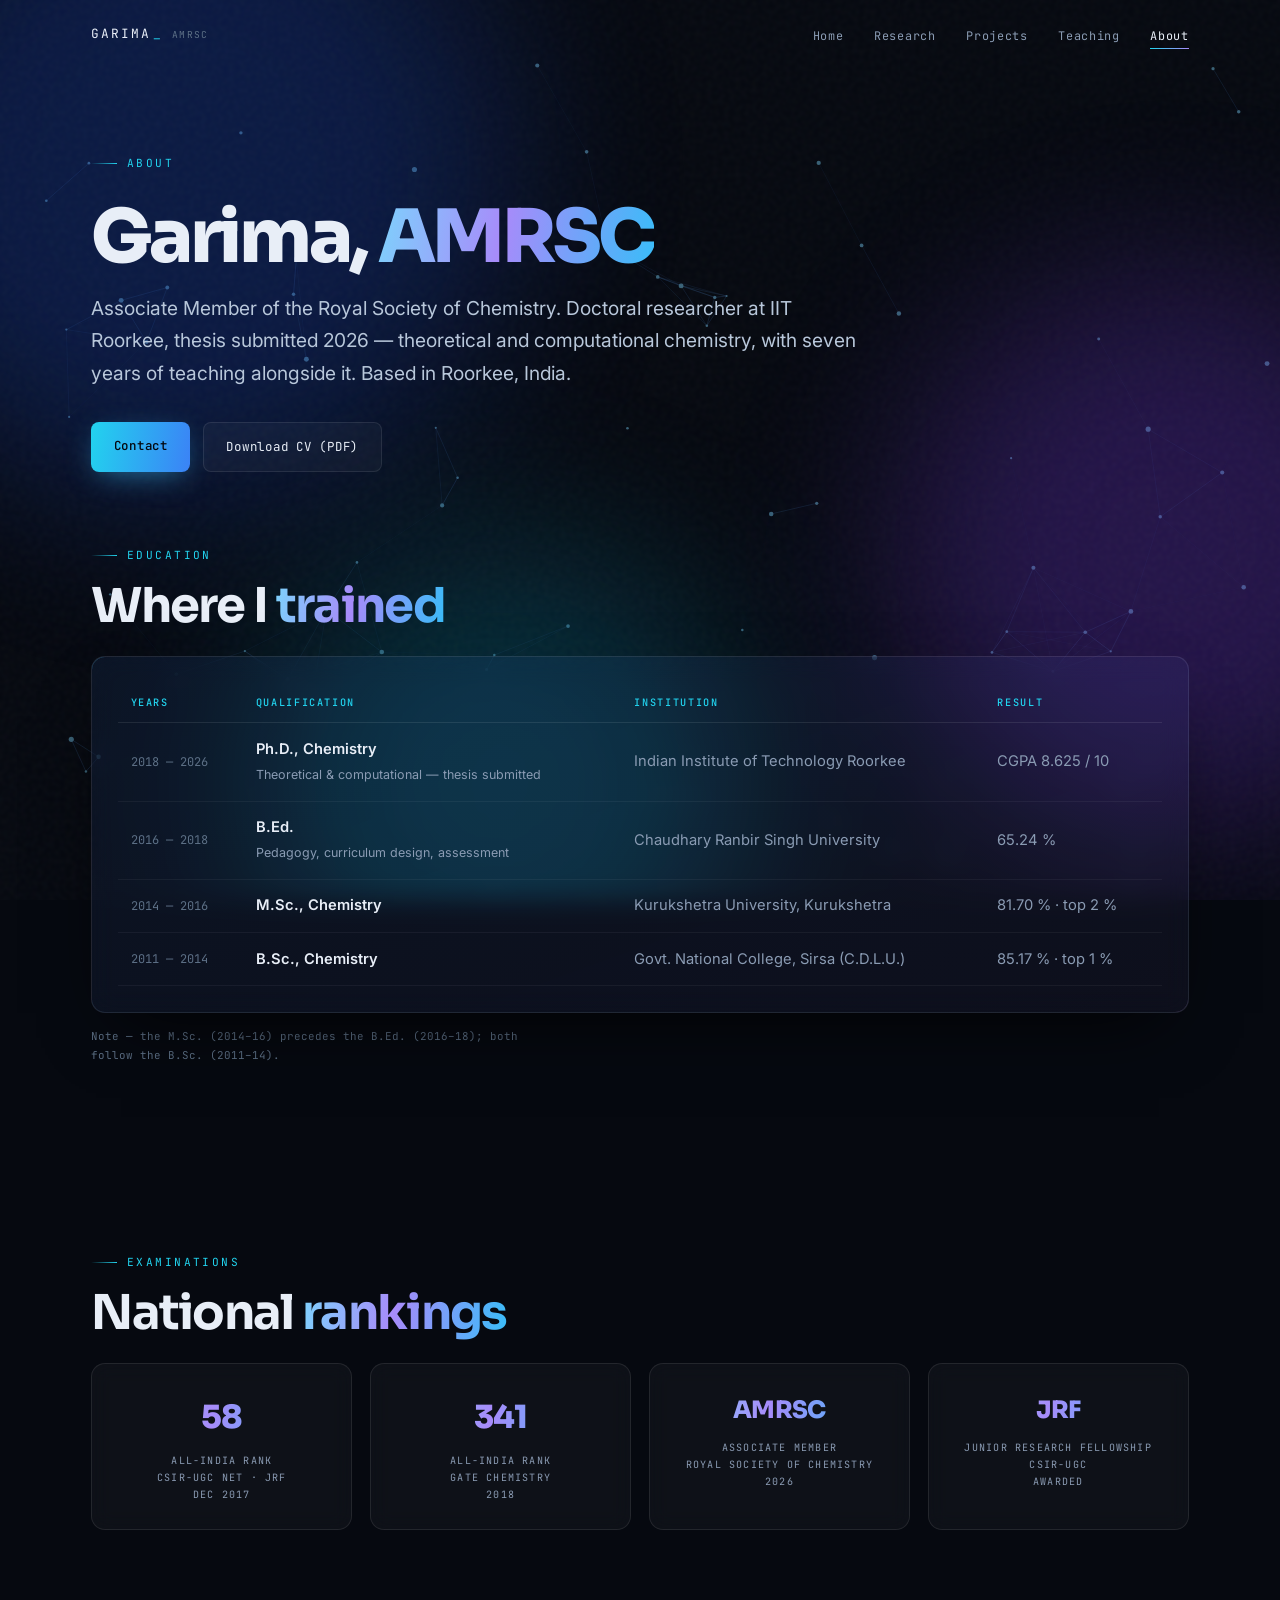
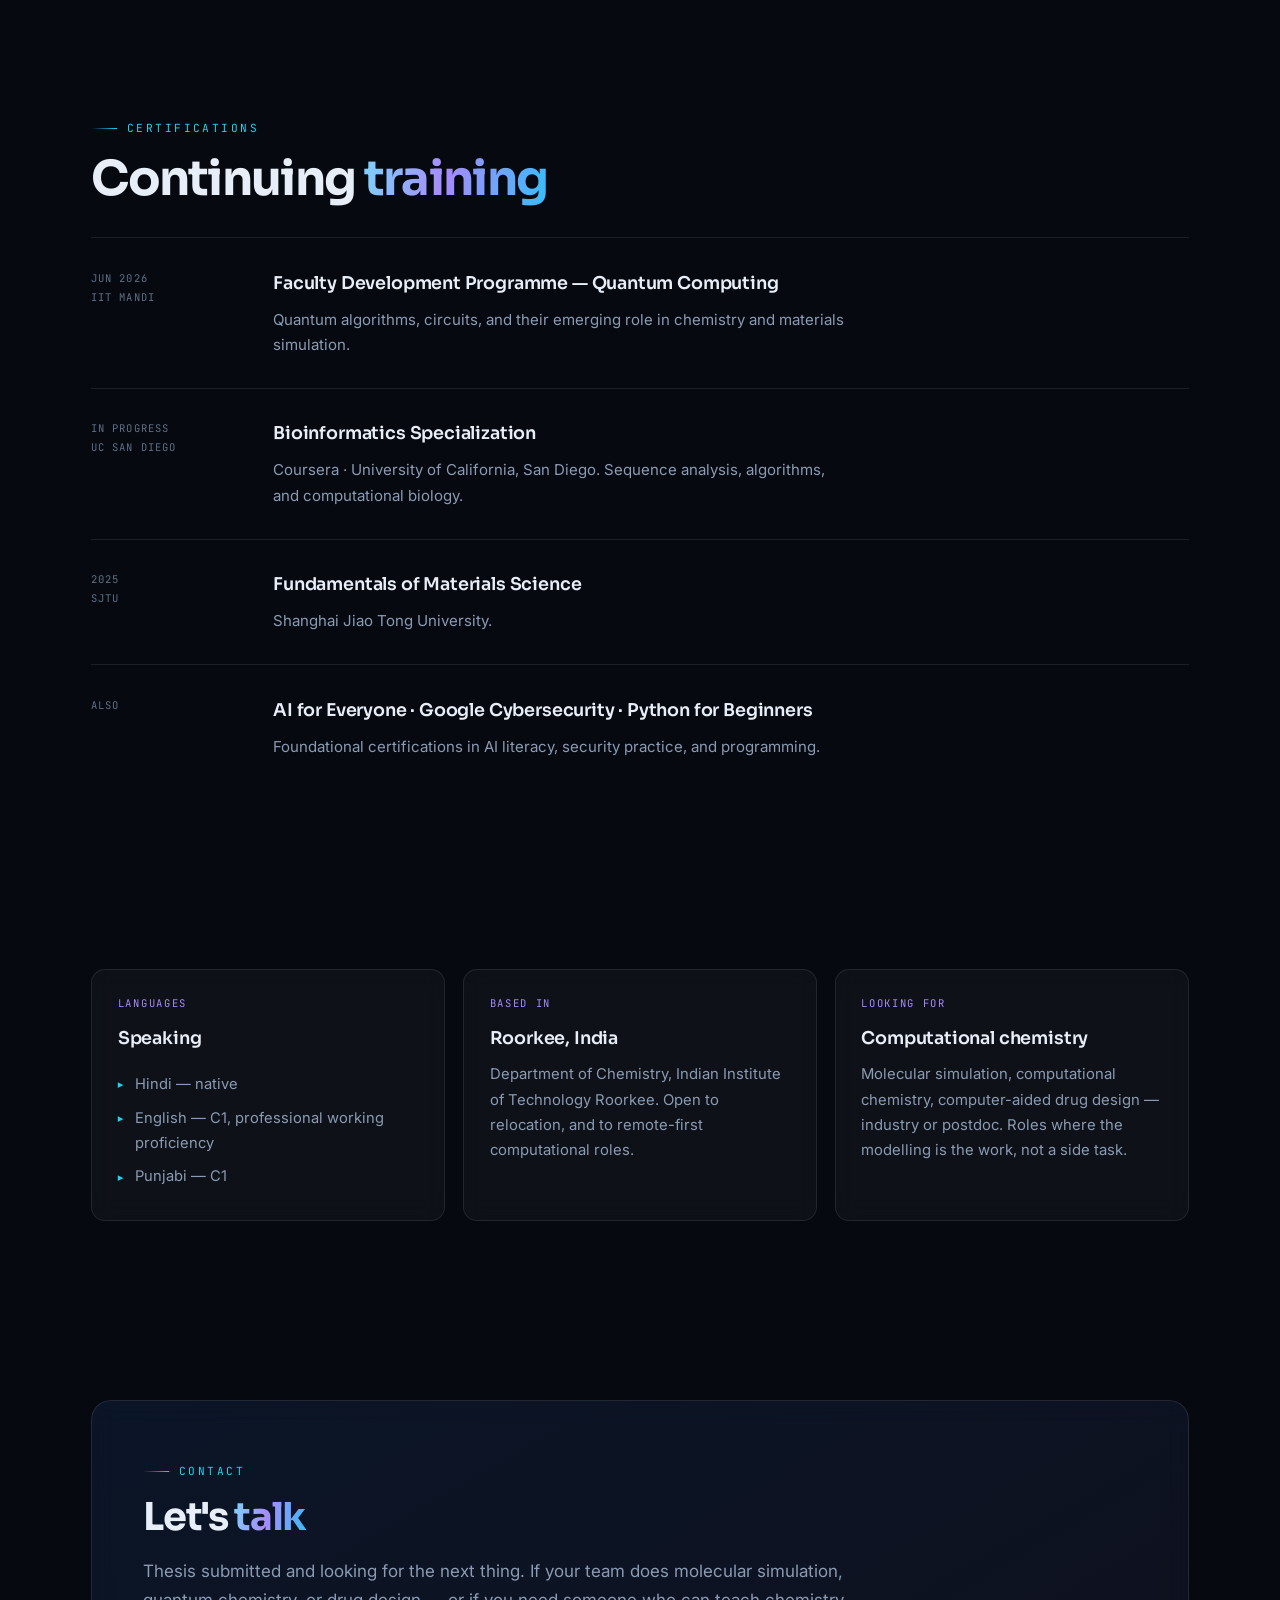
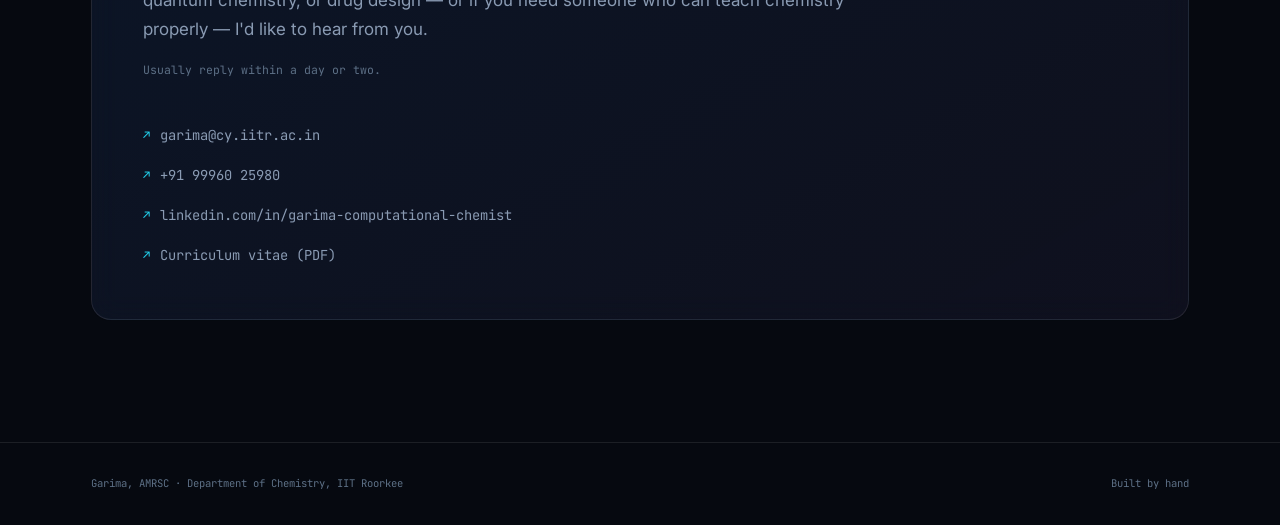
==== about.html @ faec5b10 "portfolio site" ====
<!DOCTYPE html>
<html lang="en">
<head>
<meta charset="utf-8">
<meta name="viewport" content="width=device-width, initial-scale=1">
<title>About &amp; Contact — Garima</title>
<meta name="description" content="Education, examinations, certifications and contact details for Garima, AMRSC — computational and theoretical chemist, IIT Roorkee.">
<link rel="preconnect" href="https://fonts.googleapis.com">
<link rel="preconnect" href="https://fonts.gstatic.com" crossorigin>
<link href="https://fonts.googleapis.com/css2?family=JetBrains+Mono:wght@400;500&family=Sora:wght@400;600;700;800&family=Inter:wght@400;500;600&display=swap" rel="stylesheet">
<link rel="stylesheet" href="styles.css">
</head>
<body>

<canvas id="net"></canvas>
<div class="aurora"><div class="orb a"></div><div class="orb b"></div><div class="orb c"></div></div>
<div class="grain"></div>

<nav id="nav">
  <div class="wrap">
    <a class="brand" href="index.html">Garima<em>_</em><small>AMRSC</small></a>
    <button class="burger" id="burger" aria-expanded="false" aria-controls="menu">MENU</button>
    <ul id="menu">
      <li><a href="index.html">Home</a></li>
      <li><a href="research.html">Research</a></li>
      <li><a href="projects.html">Projects</a></li>
      <li><a href="teaching.html">Teaching</a></li>
      <li><a href="about.html" aria-current="page">About</a></li>
    </ul>
  </div>
</nav>

<header class="phead">
  <div class="wrap">
    <span class="eyebrow">About</span>
    <h1>Garima, <span class="grad">AMRSC</span></h1>
    <p class="lede">Associate Member of the Royal Society of Chemistry. Doctoral researcher at IIT Roorkee, thesis submitted 2026 — theoretical and computational chemistry, with seven years of teaching alongside it. Based in Roorkee, India.</p>
    <div class="actions" style="margin-top:2rem">
      <a class="btn btn-primary" href="#contact">Contact</a>
      <a class="btn btn-ghost" href="[CV-PDF-LINK]">Download CV (PDF)</a>
    </div>
  </div>
</header>

<section style="padding-top:1rem">
  <div class="wrap">
    <div class="reveal">
      <span class="eyebrow">Education</span>
      <h2>Where I <span class="grad">trained</span></h2>
    </div>
    <div class="glass reveal" style="padding:1.6rem;margin-top:1.5rem;overflow-x:auto">
      <table class="tbl">
        <thead>
          <tr><th>Years</th><th>Qualification</th><th>Institution</th><th>Result</th></tr>
        </thead>
        <tbody>
          <tr>
            <td>2018 — 2026</td>
            <td><b>Ph.D., Chemistry</b><br><span style="font-size:.85em">Theoretical &amp; computational — thesis submitted</span></td>
            <td>Indian Institute of Technology Roorkee</td>
            <td>CGPA 8.625 / 10</td>
          </tr>
          <tr>
            <td>2016 — 2018</td>
            <td><b>B.Ed.</b><br><span style="font-size:.85em">Pedagogy, curriculum design, assessment</span></td>
            <td>Chaudhary Ranbir Singh University</td>
            <td>65.24 %</td>
          </tr>
          <tr>
            <td>2014 — 2016</td>
            <td><b>M.Sc., Chemistry</b></td>
            <td>Kurukshetra University, Kurukshetra</td>
            <td>81.70 % · top 2 %</td>
          </tr>
          <tr>
            <td>2011 — 2014</td>
            <td><b>B.Sc., Chemistry</b></td>
            <td>Govt. National College, Sirsa (C.D.L.U.)</td>
            <td>85.17 % · top 1 %</td>
          </tr>
        </tbody>
      </table>
    </div>
    <p style="font-family:var(--mono);font-size:.68rem;color:var(--faint);margin-top:.9rem">
      Note — the M.Sc. (2014–16) precedes the B.Ed. (2016–18); both follow the B.Sc. (2011–14).
    </p>
  </div>
</section>

<section>
  <div class="wrap">
    <div class="reveal">
      <span class="eyebrow">Examinations</span>
      <h2>National <span class="grad">rankings</span></h2>
    </div>
    <div class="stats reveal" style="margin-top:1.5rem">
      <div class="stat">
        <div class="n grad" data-count="58">0</div>
        <div class="l">All-India Rank<br>CSIR-UGC NET · JRF<br>Dec 2017</div>
      </div>
      <div class="stat">
        <div class="n grad" data-count="341">0</div>
        <div class="l">All-India Rank<br>GATE Chemistry<br>2018</div>
      </div>
      <div class="stat">
        <div class="n grad" style="font-size:1.5rem">AMRSC</div>
        <div class="l">Associate Member<br>Royal Society of Chemistry<br>2026</div>
      </div>
      <div class="stat">
        <div class="n grad" style="font-size:1.5rem">JRF</div>
        <div class="l">Junior Research Fellowship<br>CSIR-UGC<br>awarded</div>
      </div>
    </div>
  </div>
</section>

<section>
  <div class="wrap">
    <div class="reveal">
      <span class="eyebrow">Certifications</span>
      <h2>Continuing <span class="grad">training</span></h2>
    </div>
    <div class="rows reveal">
      <div class="row">
        <div class="meta">JUN 2026<br>IIT MANDI</div>
        <div>
          <h3>Faculty Development Programme — Quantum Computing</h3>
          <p>Quantum algorithms, circuits, and their emerging role in chemistry and materials simulation.</p>
        </div>
      </div>
      <div class="row">
        <div class="meta">IN PROGRESS<br>UC SAN DIEGO</div>
        <div>
          <h3>Bioinformatics Specialization</h3>
          <p>Coursera · University of California, San Diego. Sequence analysis, algorithms, and computational biology.</p>
        </div>
      </div>
      <div class="row">
        <div class="meta">2025<br>SJTU</div>
        <div>
          <h3>Fundamentals of Materials Science</h3>
          <p>Shanghai Jiao Tong University.</p>
        </div>
      </div>
      <div class="row">
        <div class="meta">ALSO</div>
        <div>
          <h3>AI for Everyone · Google Cybersecurity · Python for Beginners</h3>
          <p>Foundational certifications in AI literacy, security practice, and programming.</p>
        </div>
      </div>
    </div>
  </div>
</section>

<section>
  <div class="wrap">
    <div class="cards reveal">
      <div class="card">
        <span class="ic">LANGUAGES</span>
        <h3>Speaking</h3>
        <ul class="bullets" style="margin-top:.8rem">
          <li>Hindi — native</li>
          <li>English — C1, professional working proficiency</li>
          <li>Punjabi — C1</li>
        </ul>
      </div>
      <div class="card">
        <span class="ic">BASED IN</span>
        <h3>Roorkee, India</h3>
        <p>Department of Chemistry, Indian Institute of Technology Roorkee. Open to relocation, and to remote-first computational roles.</p>
      </div>
      <div class="card">
        <span class="ic">LOOKING FOR</span>
        <h3>Computational chemistry</h3>
        <p>Molecular simulation, computational chemistry, computer-aided drug design — industry or postdoc. Roles where the modelling is the work, not a side task.</p>
      </div>
    </div>
  </div>
</section>

<section id="contact">
  <div class="wrap">
    <div class="contact-box reveal">
      <div>
        <span class="eyebrow">Contact</span>
        <h2 style="font-size:clamp(1.7rem,3vw,2.4rem)">Let's <span class="grad">talk</span></h2>
        <p>Thesis submitted and looking for the next thing. If your team does molecular simulation, quantum chemistry, or drug design — or if you need someone who can teach chemistry properly — I'd like to hear from you.</p>
        <p style="margin-top:1rem;font-family:var(--mono);font-size:.72rem;color:var(--faint)">
          Usually reply within a day or two.
        </p>
      </div>
      <ul class="links">
        <li><a href="mailto:garima@cy.iitr.ac.in">garima@cy.iitr.ac.in</a></li>
        <li><a href="tel:+919996025980">+91 99960 25980</a></li>
        <li><a href="https://linkedin.com/in/garima-computational-chemist">linkedin.com/in/garima-computational-chemist</a></li>
        <li><a href="[CV-PDF-LINK]">Curriculum vitae (PDF)</a></li>
      </ul>
    </div>
  </div>
</section>

<footer>
  <div class="wrap">
    <span>Garima, AMRSC · Department of Chemistry, IIT Roorkee</span>
    <span>Built by hand</span>
  </div>
</footer>

<script src="app.js"></script>
</body>
</html>
---- styles.css ----
:root{
  --bg:#060910;
  --panel:rgba(255,255,255,.035);
  --stroke:rgba(255,255,255,.09);
  --stroke-hi:rgba(56,189,248,.45);
  --text:#E8EEF7;
  --text-dim:#8A9BB3;
  --faint:#5D7086;
  --blue:#3B82F6;
  --cyan:#22D3EE;
  --violet:#A78BFA;
  --amber:#FBBF24;
  --rupture:#FB5E5E;
  --display:"Sora",system-ui,sans-serif;
  --body:"Inter",system-ui,sans-serif;
  --mono:"JetBrains Mono",ui-monospace,monospace;
  --gut:clamp(1.25rem,4vw,4rem);
  --maxw:1200px;
}
*{box-sizing:border-box;margin:0;padding:0}
html{scroll-behavior:smooth}
body{background:var(--bg);color:var(--text);font-family:var(--body);
  font-size:17px;line-height:1.7;-webkit-font-smoothing:antialiased;overflow-x:hidden}
.wrap{max-width:var(--maxw);margin:0 auto;padding:0 var(--gut);position:relative;z-index:2}
a{color:inherit}
em{font-style:italic}

/* ===== ambient background ===== */
#net{position:fixed;inset:0;z-index:0;opacity:.5}
.aurora{position:fixed;inset:0;z-index:0;pointer-events:none;overflow:hidden}
.orb{position:absolute;border-radius:50%;filter:blur(90px);opacity:.26;animation:drift 24s ease-in-out infinite}
.orb.a{width:52vw;height:52vw;background:#1D4ED8;top:-18%;left:-12%}
.orb.b{width:44vw;height:44vw;background:#7C3AED;top:30%;right:-14%;animation-delay:-8s}
.orb.c{width:38vw;height:38vw;background:#0891B2;bottom:-14%;left:20%;animation-delay:-16s}
@keyframes drift{0%,100%{transform:translate(0,0) scale(1)}
  33%{transform:translate(5vw,-4vh) scale(1.12)}66%{transform:translate(-4vw,5vh) scale(.93)}}
.grain{position:fixed;inset:0;z-index:1;pointer-events:none;opacity:.035;
  background-image:url("data:image/svg+xml,%3Csvg viewBox='0 0 200 200' xmlns='http://www.w3.org/2000/svg'%3E%3Cfilter id='n'%3E%3CfeTurbulence type='fractalNoise' baseFrequency='.8'/%3E%3C/filter%3E%3Crect width='100%25' height='100%25' filter='url(%23n)'/%3E%3C/svg%3E")}

/* ===== type ===== */
.eyebrow{font-family:var(--mono);font-size:.7rem;letter-spacing:.22em;text-transform:uppercase;
  color:var(--cyan);display:inline-flex;align-items:center;gap:.6rem;margin-bottom:1rem}
.eyebrow::before{content:"";width:26px;height:1px;background:linear-gradient(90deg,transparent,var(--cyan))}
h1{font-family:var(--display);font-weight:800;letter-spacing:-.045em;line-height:.94}
h2{font-family:var(--display);font-weight:700;font-size:clamp(1.9rem,4vw,3rem);
  line-height:1.06;letter-spacing:-.035em;margin-bottom:1.2rem}
h3{font-family:var(--display);font-weight:600;font-size:1.1rem;letter-spacing:-.01em}
.grad{background:linear-gradient(100deg,#7DD3FC,#A78BFA 45%,#38BDF8);
  -webkit-background-clip:text;background-clip:text;color:transparent}
.grad-warm{background:linear-gradient(100deg,#FBBF24,#FB7185 55%,#A78BFA);
  -webkit-background-clip:text;background-clip:text;color:transparent}
p{color:var(--text-dim);max-width:64ch}
.lede{font-size:clamp(1.05rem,1.5vw,1.24rem);color:#B8C7DA}

/* ===== nav ===== */
nav{position:fixed;top:0;left:0;right:0;z-index:60;transition:.4s;border-bottom:1px solid transparent}
nav.stuck{background:rgba(6,9,16,.78);backdrop-filter:blur(14px);border-bottom-color:var(--stroke)}
nav .wrap{display:flex;align-items:center;justify-content:space-between;height:68px}
.brand{font-family:var(--mono);font-size:.8rem;letter-spacing:.16em;text-transform:uppercase;
  text-decoration:none;display:inline-flex;align-items:baseline;gap:.1rem}
.brand em{font-style:normal;color:var(--cyan);animation:blink 2.2s steps(1) infinite}
.brand small{font-size:.6rem;color:var(--faint);letter-spacing:.14em;margin-left:.45rem}
@keyframes blink{0%,60%{opacity:1}61%,100%{opacity:.25}}
nav ul{display:flex;gap:1.9rem;list-style:none}
nav ul a{font-family:var(--mono);font-size:.74rem;letter-spacing:.06em;text-decoration:none;
  color:var(--text-dim);position:relative;transition:.25s}
nav ul a::after{content:"";position:absolute;left:0;bottom:-5px;height:1px;width:0;
  background:linear-gradient(90deg,var(--cyan),var(--violet));transition:width .3s}
nav ul a:hover,nav ul a:focus-visible,nav ul a[aria-current="page"]{color:var(--text)}
nav ul a:hover::after,nav ul a:focus-visible::after,nav ul a[aria-current="page"]::after{width:100%}
.burger{display:none;background:none;border:1px solid var(--stroke);border-radius:7px;
  color:var(--text);font-family:var(--mono);font-size:.7rem;padding:.4rem .7rem;cursor:pointer}
@media(max-width:760px){
  nav ul{position:fixed;inset:68px 0 auto;flex-direction:column;gap:0;
    background:rgba(6,9,16,.97);backdrop-filter:blur(16px);border-bottom:1px solid var(--stroke);
    padding:1rem var(--gut) 1.4rem;display:none}
  nav ul.open{display:flex}
  nav ul li{padding:.7rem 0;border-bottom:1px solid rgba(255,255,255,.05)}
  nav ul a{font-size:.85rem}
  .burger{display:block}
}

/* ===== page header ===== */
.phead{padding:9rem 0 3rem}
.phead h1{font-size:clamp(2.6rem,6.5vw,4.6rem);margin:.9rem 0 1.2rem}

/* ===== buttons ===== */
.actions{display:flex;flex-wrap:wrap;gap:.8rem}
.btn{font-family:var(--mono);font-size:.78rem;letter-spacing:.06em;text-decoration:none;
  padding:.85rem 1.4rem;border-radius:8px;transition:.3s;display:inline-block}
.btn-primary{color:#04070E;background:linear-gradient(100deg,var(--cyan),var(--blue));
  box-shadow:0 8px 30px -8px rgba(56,189,248,.6);font-weight:500}
.btn-primary:hover,.btn-primary:focus-visible{transform:translateY(-2px);
  box-shadow:0 14px 40px -8px rgba(56,189,248,.85)}
.btn-ghost{border:1px solid var(--stroke);color:var(--text);background:var(--panel)}
.btn-ghost:hover,.btn-ghost:focus-visible{border-color:var(--stroke-hi);
  background:rgba(56,189,248,.09);transform:translateY(-2px)}

.pill{display:inline-flex;align-items:center;gap:.5rem;font-family:var(--mono);font-size:.68rem;
  letter-spacing:.14em;text-transform:uppercase;color:var(--text-dim);border:1px solid var(--stroke);
  border-radius:999px;padding:.4rem .85rem;background:var(--panel);backdrop-filter:blur(6px)}
.dot{width:6px;height:6px;border-radius:50%;background:var(--cyan);
  box-shadow:0 0 0 0 rgba(34,211,238,.7);animation:pulse 2.2s infinite}
@keyframes pulse{70%{box-shadow:0 0 0 8px rgba(34,211,238,0)}100%{box-shadow:0 0 0 0 rgba(34,211,238,0)}}

/* ===== glass panel ===== */
.glass{position:relative;border:1px solid var(--stroke);border-radius:14px;
  background:linear-gradient(160deg,rgba(59,130,246,.09),rgba(167,139,250,.05));
  backdrop-filter:blur(12px);box-shadow:0 30px 70px -30px rgba(0,0,0,.9)}
.glass::before{content:"";position:absolute;inset:-1px;border-radius:14px;padding:1px;
  background:linear-gradient(140deg,rgba(56,189,248,.5),transparent 45%,rgba(167,139,250,.35));
  -webkit-mask:linear-gradient(#000 0 0) content-box,linear-gradient(#000 0 0);
  -webkit-mask-composite:xor;mask-composite:exclude;pointer-events:none}

figure.viz{padding:1.2rem 1.2rem .9rem}
figure.viz svg{display:block;width:100%;height:auto}
figure.viz figcaption{font-family:var(--mono);font-size:.66rem;color:var(--text-dim);line-height:1.6;
  margin-top:.8rem;padding-top:.8rem;border-top:1px solid var(--stroke)}
figure.viz figcaption b{color:var(--rupture);font-weight:400}
.axis{font-family:"JetBrains Mono",monospace;font-size:9px;fill:var(--faint)}
.gl{stroke:rgba(255,255,255,.07);stroke-width:1}
.curve{fill:none;stroke:url(#cg);stroke-width:1.8;stroke-linejoin:round;
  filter:drop-shadow(0 0 6px rgba(56,189,248,.55));
  stroke-dasharray:2600;stroke-dashoffset:2600;animation:draw 2.8s cubic-bezier(.4,0,.2,1) .4s forwards}
@keyframes draw{to{stroke-dashoffset:0}}
.pk{opacity:0;animation:fadeIn .6s ease 2.7s forwards}
@keyframes fadeIn{to{opacity:1}}

/* ===== sections ===== */
section{padding:clamp(3.5rem,7vw,6.5rem) 0;position:relative}
.reveal{opacity:0;transform:translateY(28px);
  transition:opacity .8s cubic-bezier(.2,.6,.2,1),transform .8s cubic-bezier(.2,.6,.2,1)}
.reveal.in{opacity:1;transform:none}

/* ===== cards ===== */
.cards{display:grid;grid-template-columns:repeat(auto-fit,minmax(255px,1fr));gap:1.1rem}
.card{position:relative;border:1px solid var(--stroke);border-radius:14px;padding:1.6rem;
  background:var(--panel);backdrop-filter:blur(10px);overflow:hidden;transition:.4s;
  text-decoration:none;display:block}
.card::after{content:"";position:absolute;width:230px;height:230px;border-radius:50%;
  background:radial-gradient(circle,rgba(56,189,248,.16),transparent 65%);
  left:var(--mx,50%);top:var(--my,50%);transform:translate(-50%,-50%);
  opacity:0;transition:opacity .4s;pointer-events:none}
.card:hover{border-color:var(--stroke-hi);transform:translateY(-5px);
  box-shadow:0 24px 50px -24px rgba(56,189,248,.35)}
.card:hover::after{opacity:1}
.card .ic{font-family:var(--mono);font-size:.66rem;letter-spacing:.16em;color:var(--violet);
  margin-bottom:.7rem;display:block}
.card p{font-size:.93rem;margin-top:.5rem}
.card .go{font-family:var(--mono);font-size:.7rem;color:var(--cyan);margin-top:1rem;
  display:inline-block;transition:.3s}
.card:hover .go{transform:translateX(4px)}

/* ===== list rows ===== */
.rows{margin-top:2rem}
.row{display:grid;grid-template-columns:150px 1fr;gap:2rem;padding:1.9rem 0;
  border-top:1px solid var(--stroke);transition:.35s;position:relative}
.row::before{content:"";position:absolute;left:0;top:-1px;height:1px;width:0;
  background:linear-gradient(90deg,var(--cyan),var(--violet),transparent);transition:width .6s}
.row:hover::before{width:100%}
.row h3{transition:.3s}
.row:hover h3{color:var(--cyan)}
@media(max-width:760px){.row{grid-template-columns:1fr;gap:.5rem}}
.meta{font-family:var(--mono);font-size:.66rem;color:var(--faint);letter-spacing:.1em;line-height:1.8}
.row p{font-size:.94rem;margin-top:.5rem}
.bullets{list-style:none;margin-top:.8rem}
.bullets li{font-size:.92rem;color:var(--text-dim);padding:.28rem 0 .28rem 1.1rem;position:relative}
.bullets li::before{content:"▸";position:absolute;left:0;color:var(--cyan);font-size:.7rem;top:.5rem}
.chips{display:flex;flex-wrap:wrap;gap:.4rem;margin-top:1rem}
.chip{font-family:var(--mono);font-size:.64rem;color:#9BB6D4;border:1px solid var(--stroke);
  border-radius:999px;padding:.25rem .7rem;background:rgba(255,255,255,.02);transition:.3s}
.chip:hover{border-color:var(--stroke-hi);color:var(--cyan)}
.chip.warm{color:#FCD9A0;border-color:rgba(251,191,36,.25)}
.chip.warm:hover{border-color:rgba(251,191,36,.6);color:var(--amber)}

/* ===== stat grid ===== */
.stats{display:grid;grid-template-columns:repeat(auto-fit,minmax(180px,1fr));gap:1.1rem}
.stat{border:1px solid var(--stroke);border-radius:14px;padding:1.6rem;text-align:center;
  background:var(--panel);backdrop-filter:blur(10px);transition:.4s}
.stat:hover{transform:translateY(-5px);border-color:var(--stroke-hi);
  box-shadow:0 24px 50px -24px rgba(167,139,250,.4)}
.stat .n{font-family:var(--display);font-weight:800;font-size:2rem;letter-spacing:-.03em}
.stat .l{font-family:var(--mono);font-size:.63rem;color:var(--text-dim);text-transform:uppercase;
  letter-spacing:.12em;margin-top:.5rem;line-height:1.7}

/* ===== table ===== */
.tbl{width:100%;border-collapse:collapse;font-size:.92rem}
.tbl th{font-family:var(--mono);font-size:.64rem;letter-spacing:.16em;text-transform:uppercase;
  color:var(--cyan);text-align:left;padding:.7rem .8rem;border-bottom:1px solid var(--stroke);font-weight:500}
.tbl td{padding:.85rem .8rem;border-bottom:1px solid rgba(255,255,255,.05);color:var(--text-dim)}
.tbl tr:hover td{background:rgba(56,189,248,.04);color:var(--text)}
.tbl td:first-child{font-family:var(--mono);font-size:.75rem;color:var(--faint);white-space:nowrap}
.tbl td b{color:var(--text);font-weight:600}
@media(max-width:640px){.tbl,.tbl tbody,.tbl tr,.tbl td{display:block;width:100%}
  .tbl thead{display:none}.tbl tr{border-bottom:1px solid var(--stroke);padding:.6rem 0}
  .tbl td{border:none;padding:.2rem 0}}

/* ===== toolkit ===== */
.kit{display:grid;grid-template-columns:repeat(auto-fit,minmax(235px,1fr));gap:1.1rem}
.kit .col{border:1px solid var(--stroke);border-radius:14px;padding:1.5rem;
  background:var(--panel);backdrop-filter:blur(10px);transition:.4s}
.kit .col:hover{border-color:var(--stroke-hi);background:rgba(56,189,248,.05)}
.kit h3{font-family:var(--mono);font-size:.68rem;letter-spacing:.18em;text-transform:uppercase;
  color:var(--cyan);font-weight:500;margin-bottom:1rem}
.kit ul{list-style:none}
.kit li{display:flex;justify-content:space-between;gap:1rem;align-items:baseline;font-size:.89rem;
  padding:.5rem 0;border-bottom:1px solid rgba(255,255,255,.05);transition:.25s}
.kit li:hover{color:var(--cyan);padding-left:5px}
.kit li span{font-family:var(--mono);font-size:.64rem;color:var(--faint);text-align:right}

/* ===== contact ===== */
.contact-box{border:1px solid var(--stroke);border-radius:20px;padding:clamp(2rem,4vw,3.5rem);
  background:linear-gradient(150deg,rgba(59,130,246,.1),rgba(167,139,250,.06));
  backdrop-filter:blur(14px);display:flex;flex-wrap:wrap;gap:2.5rem;justify-content:space-between}
.links{list-style:none;display:flex;flex-direction:column;gap:.7rem;min-width:250px}
.links a{font-family:var(--mono);font-size:.86rem;text-decoration:none;color:var(--text-dim);
  display:inline-flex;align-items:center;gap:.6rem;transition:.3s}
.links a::before{content:"↗";color:var(--cyan);font-size:.75rem;transition:.3s;display:inline-block}
.links a:hover,.links a:focus-visible{color:var(--cyan)}
.links a:hover::before{transform:translate(2px,-2px)}

footer{border-top:1px solid var(--stroke);padding:2rem 0;position:relative;z-index:2;margin-top:2rem}
footer .wrap{display:flex;justify-content:space-between;flex-wrap:wrap;gap:.6rem;
  font-family:var(--mono);font-size:.66rem;color:var(--faint)}

:focus-visible{outline:2px solid var(--cyan);outline-offset:3px}
@media(prefers-reduced-motion:reduce){
  *{animation:none!important;transition-duration:.01ms!important}
  .curve{stroke-dashoffset:0}.pk{opacity:1}.reveal{opacity:1;transform:none}
}

/* ===== home hero grid ===== */
.hero-grid{display:grid;grid-template-columns:1.05fr .95fr;gap:clamp(2rem,4vw,4rem);align-items:center}
@media(max-width:940px){.hero-grid{grid-template-columns:1fr;gap:3rem}}
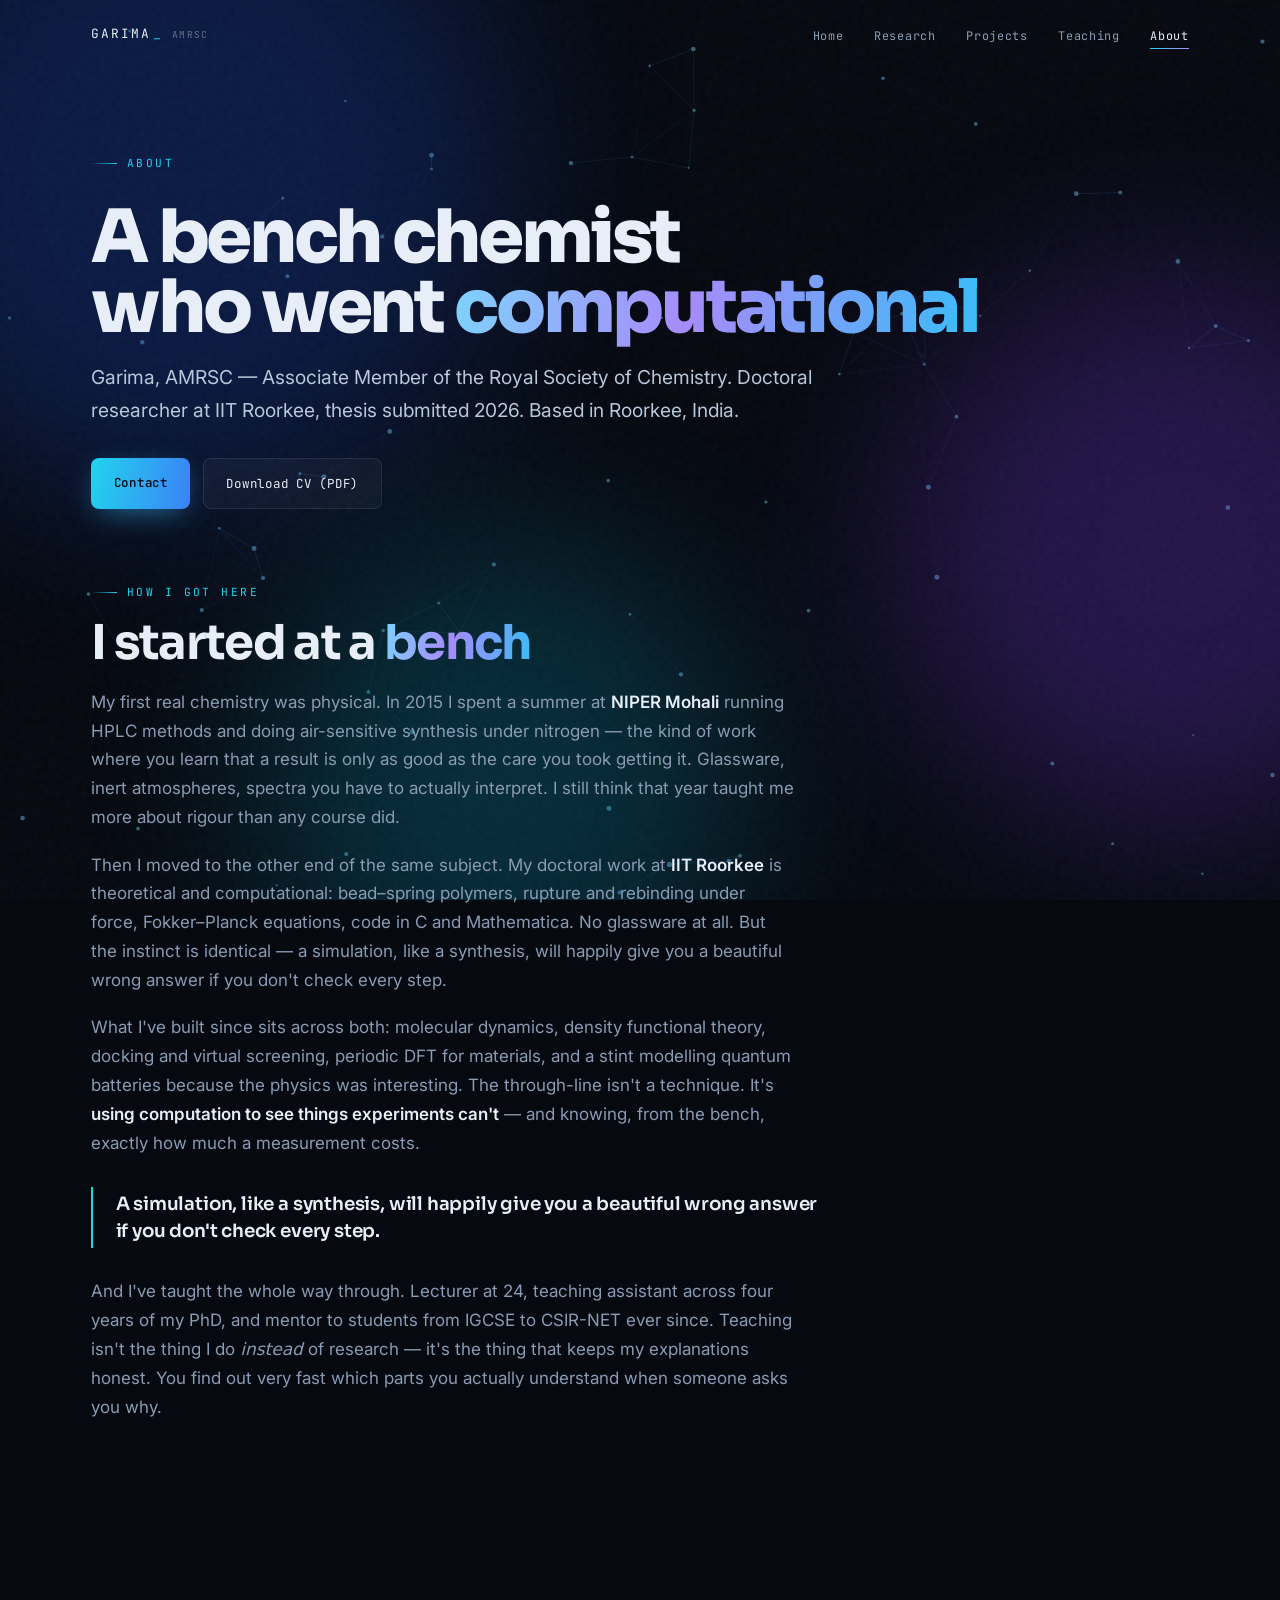
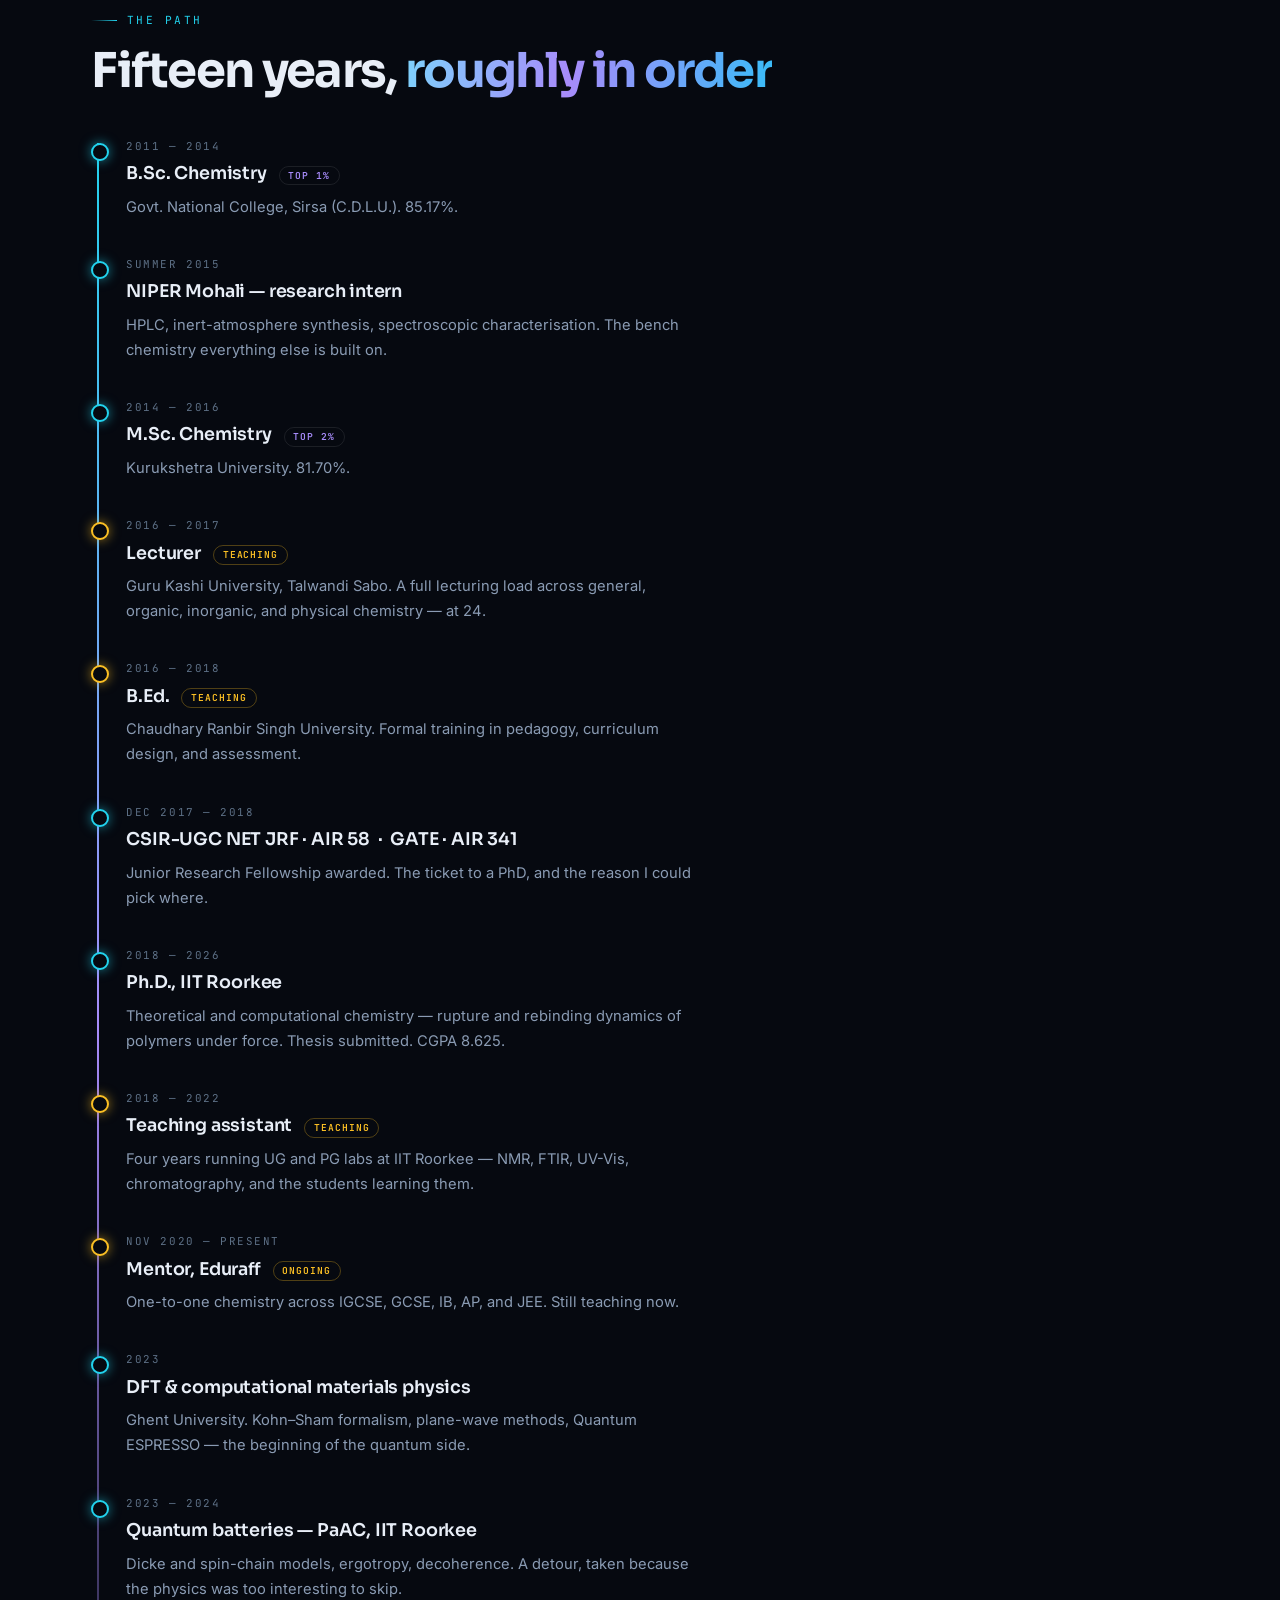
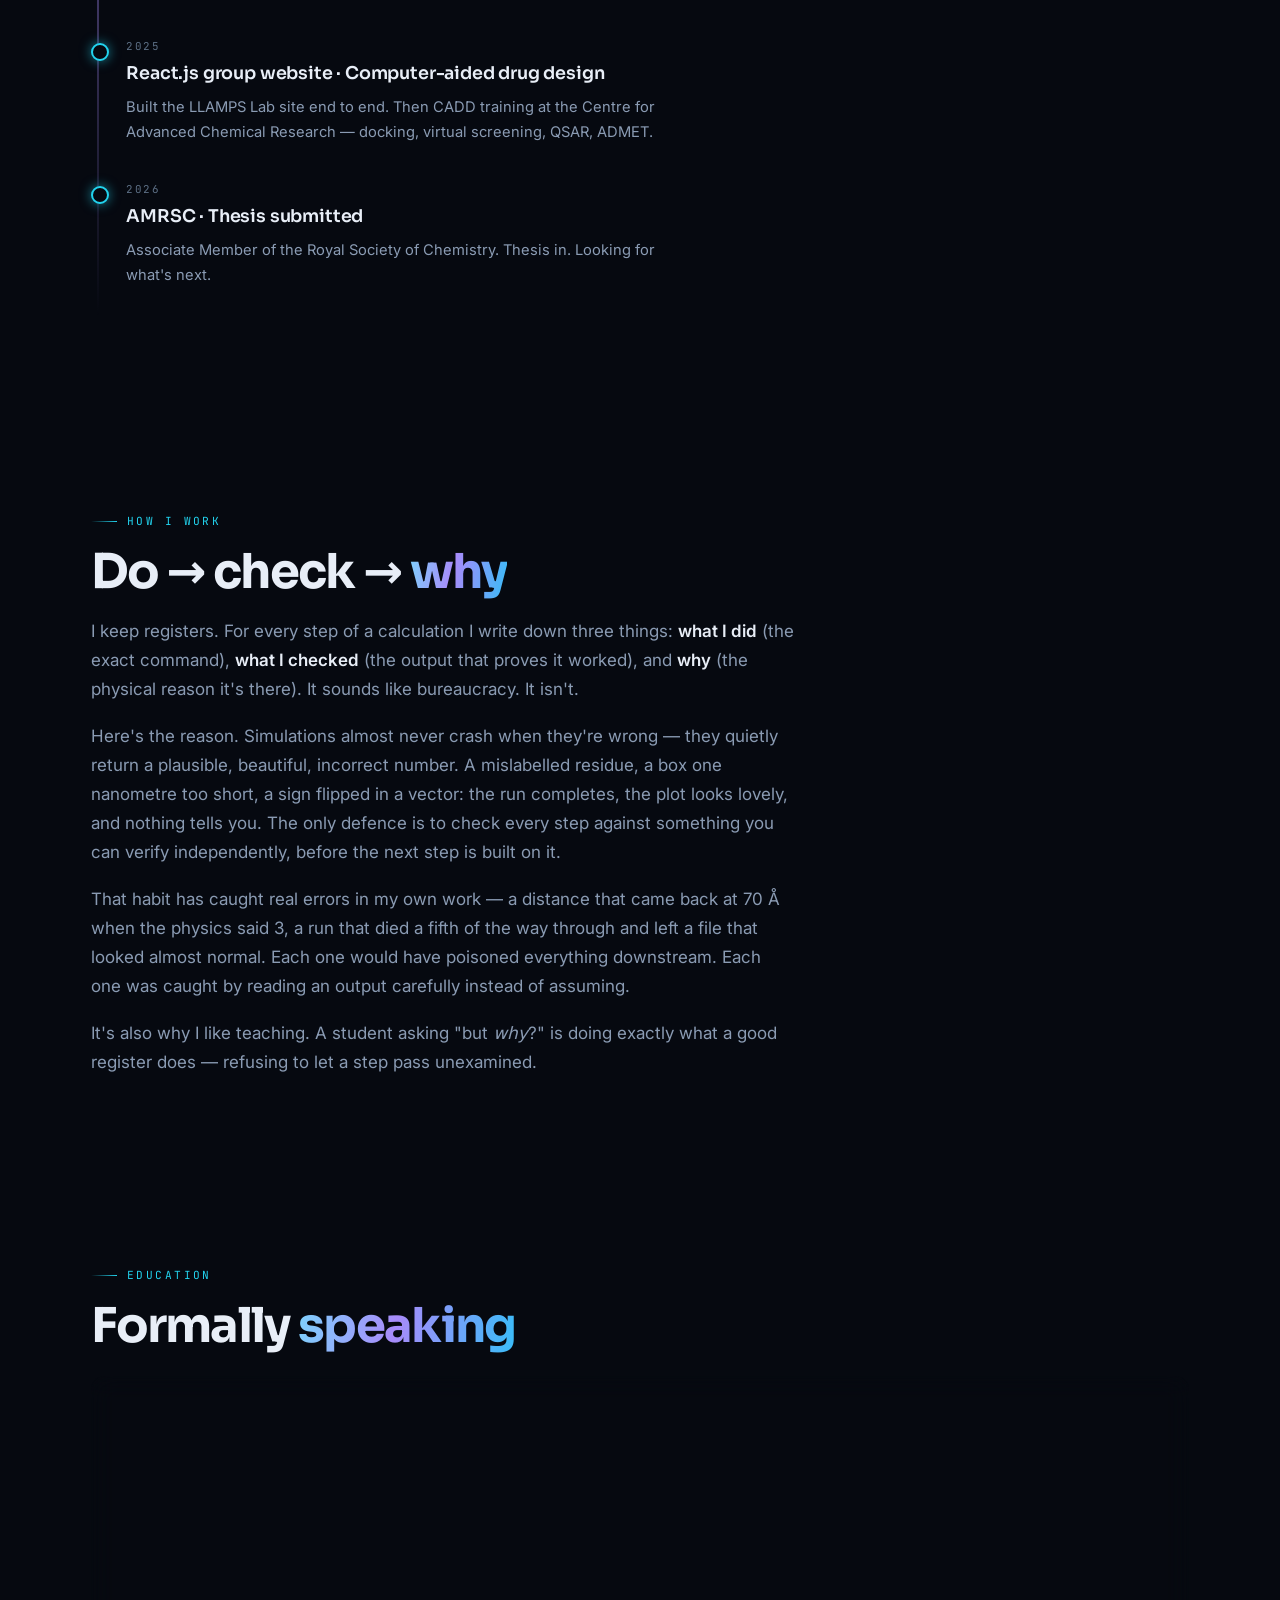
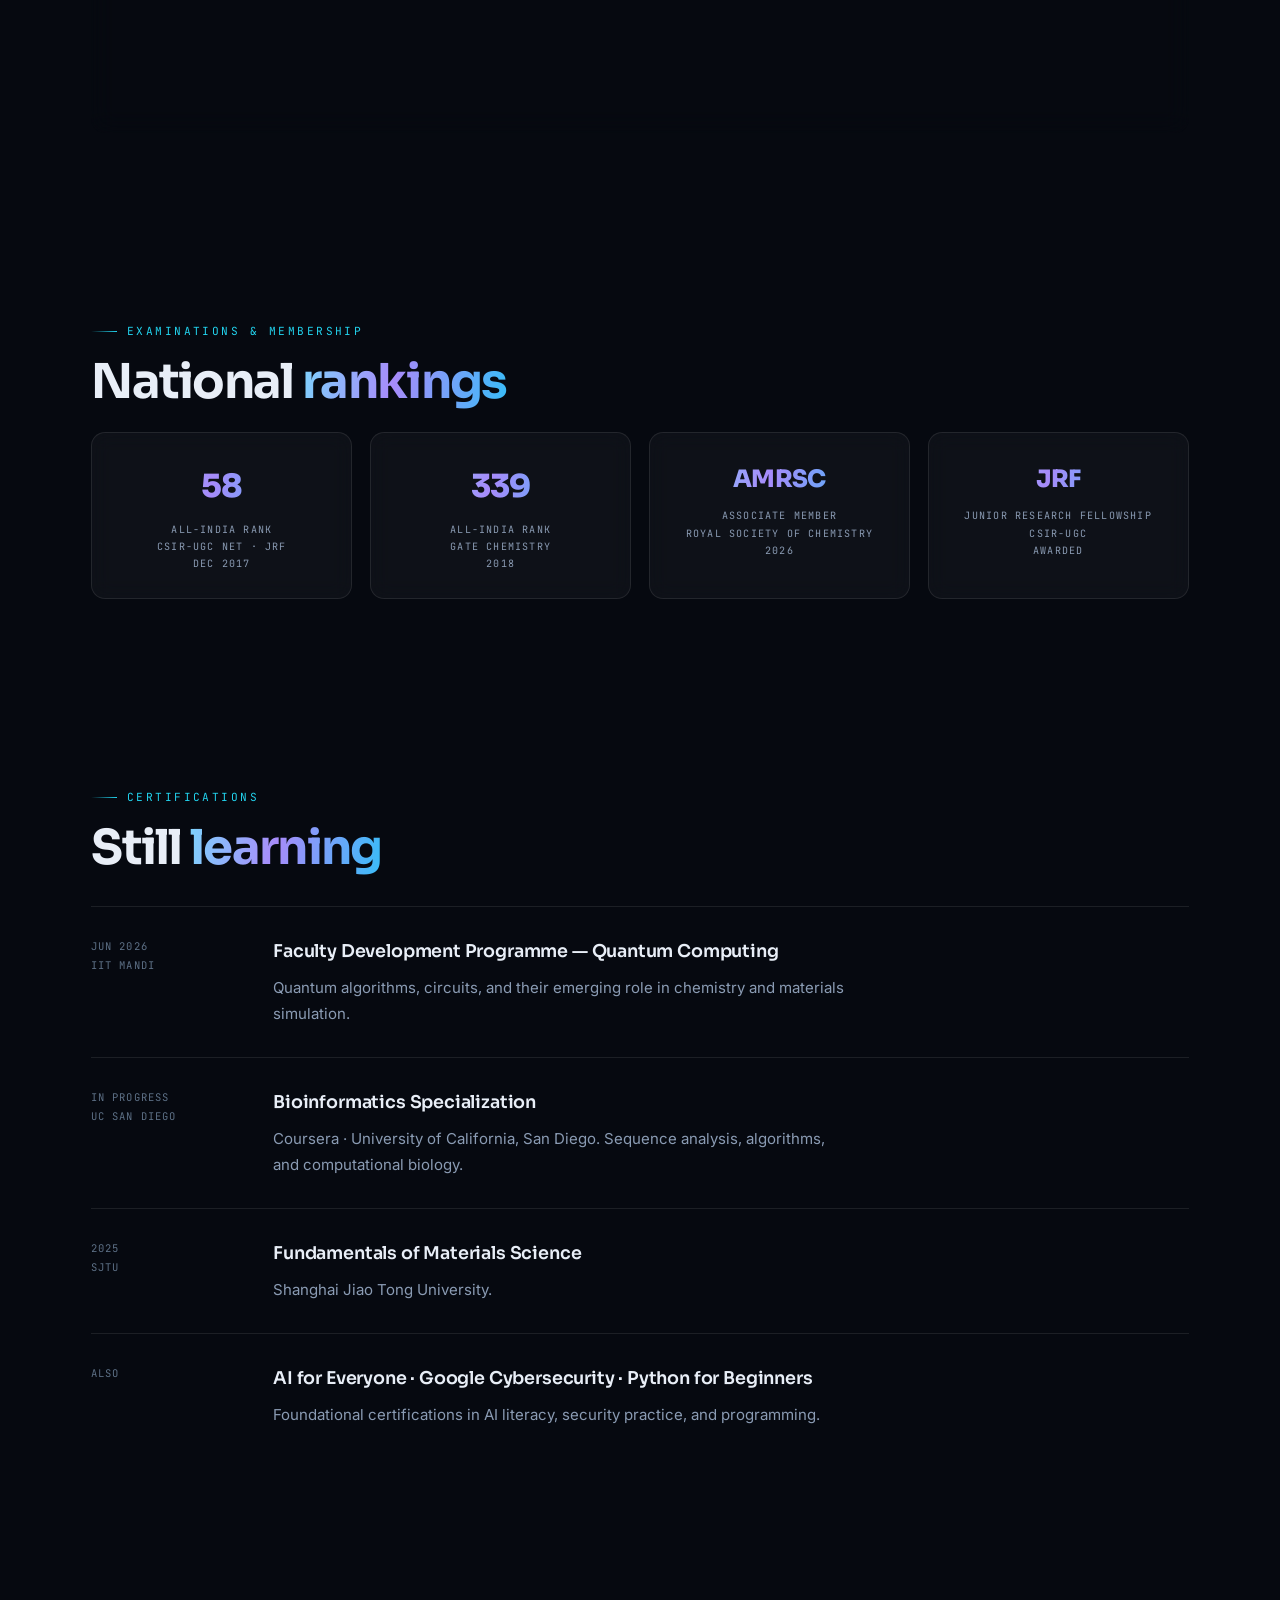
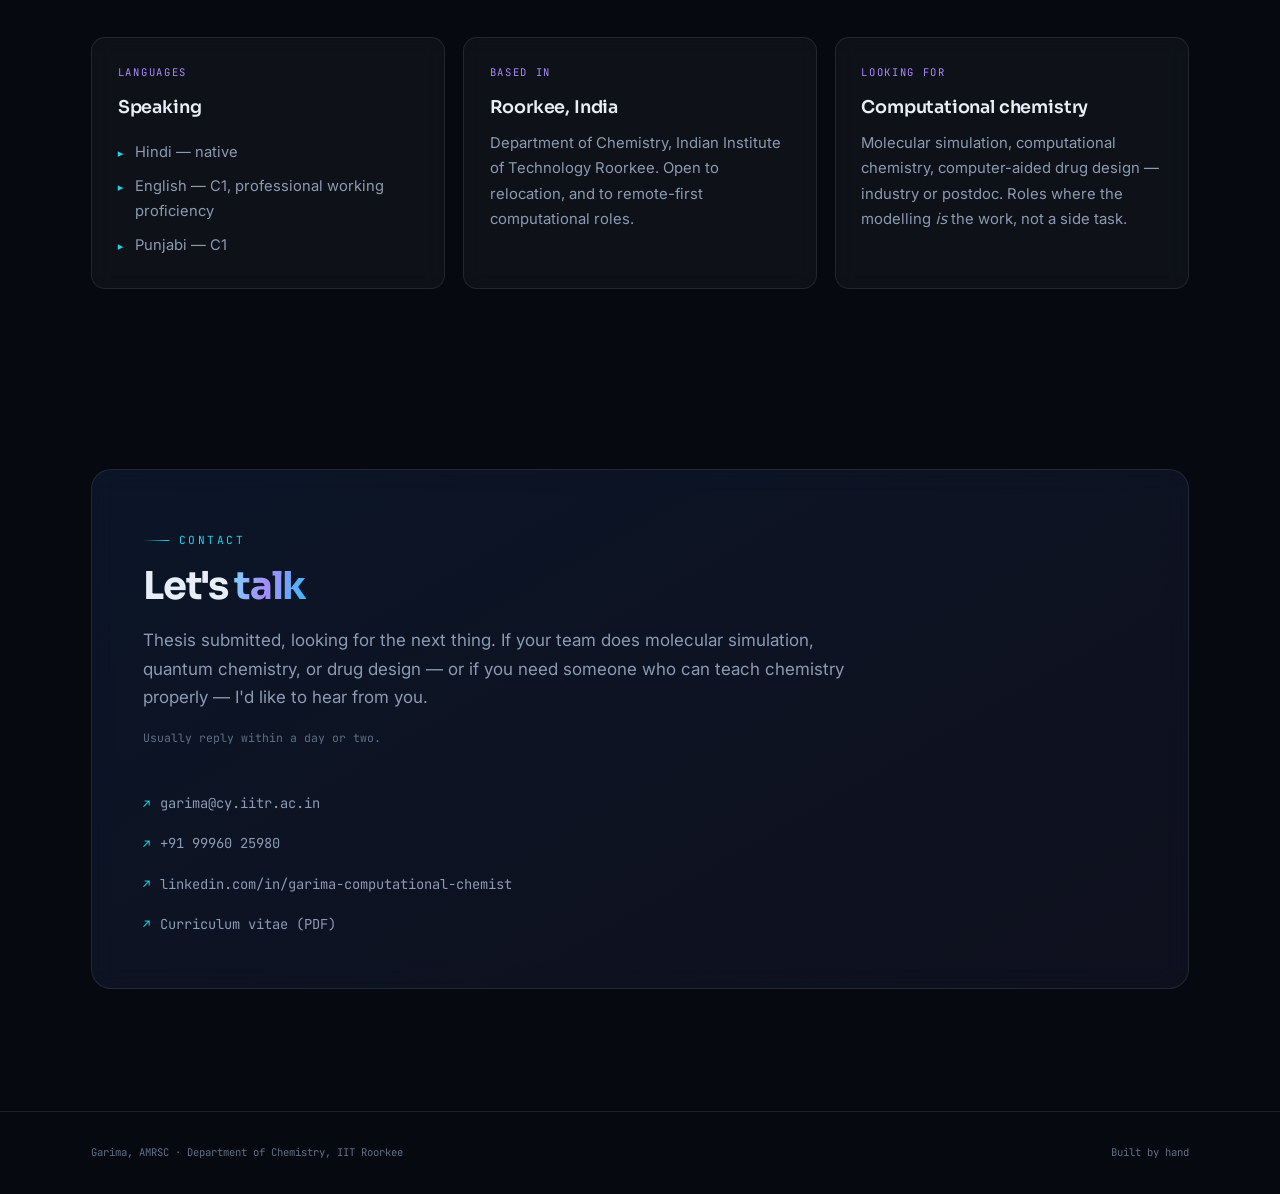
==== commit afbc93d5: "expand about: narrative, timeline, method" ====
--- a/about.html
+++ b/about.html
@@ -4,7 +4,7 @@
 <meta charset="utf-8">
 <meta name="viewport" content="width=device-width, initial-scale=1">
 <title>About &amp; Contact — Garima</title>
-<meta name="description" content="Education, examinations, certifications and contact details for Garima, AMRSC — computational and theoretical chemist, IIT Roorkee.">
+<meta name="description" content="Garima, AMRSC — a bench chemist who went computational. Education, path, method, and contact details.">
 <link rel="preconnect" href="https://fonts.googleapis.com">
 <link rel="preconnect" href="https://fonts.gstatic.com" crossorigin>
 <link href="https://fonts.googleapis.com/css2?family=JetBrains+Mono:wght@400;500&family=Sora:wght@400;600;700;800&family=Inter:wght@400;500;600&display=swap" rel="stylesheet">
@@ -33,8 +33,8 @@
 <header class="phead">
   <div class="wrap">
     <span class="eyebrow">About</span>
-    <h1>Garima, <span class="grad">AMRSC</span></h1>
-    <p class="lede">Associate Member of the Royal Society of Chemistry. Doctoral researcher at IIT Roorkee, thesis submitted 2026 — theoretical and computational chemistry, with seven years of teaching alongside it. Based in Roorkee, India.</p>
+    <h1>A bench chemist<br>who went <span class="grad">computational</span></h1>
+    <p class="lede">Garima, AMRSC — Associate Member of the Royal Society of Chemistry. Doctoral researcher at IIT Roorkee, thesis submitted 2026. Based in Roorkee, India.</p>
     <div class="actions" style="margin-top:2rem">
       <a class="btn btn-primary" href="#contact">Contact</a>
       <a class="btn btn-ghost" href="[CV-PDF-LINK]">Download CV (PDF)</a>
@@ -44,9 +44,112 @@
 
 <section style="padding-top:1rem">
   <div class="wrap">
+    <div class="reveal prose">
+      <span class="eyebrow">How I got here</span>
+      <h2>I started at a <span class="grad">bench</span></h2>
+      <p>My first real chemistry was physical. In 2015 I spent a summer at <b>NIPER Mohali</b> running HPLC methods and doing air-sensitive synthesis under nitrogen — the kind of work where you learn that a result is only as good as the care you took getting it. Glassware, inert atmospheres, spectra you have to actually interpret. I still think that year taught me more about rigour than any course did.</p>
+      <p>Then I moved to the other end of the same subject. My doctoral work at <b>IIT Roorkee</b> is theoretical and computational: bead–spring polymers, rupture and rebinding under force, Fokker–Planck equations, code in C and Mathematica. No glassware at all. But the instinct is identical — a simulation, like a synthesis, will happily give you a beautiful wrong answer if you don't check every step.</p>
+      <p>What I've built since sits across both: molecular dynamics, density functional theory, docking and virtual screening, periodic DFT for materials, and a stint modelling quantum batteries because the physics was interesting. The through-line isn't a technique. It's <b>using computation to see things experiments can't</b> — and knowing, from the bench, exactly how much a measurement costs.</p>
+      <div class="pull">A simulation, like a synthesis, will happily give you a beautiful wrong answer if you don't check every step.</div>
+      <p>And I've taught the whole way through. Lecturer at 24, teaching assistant across four years of my PhD, and mentor to students from IGCSE to CSIR-NET ever since. Teaching isn't the thing I do <em>instead</em> of research — it's the thing that keeps my explanations honest. You find out very fast which parts you actually understand when someone asks you why.</p>
+    </div>
+  </div>
+</section>
+
+<section>
+  <div class="wrap">
+    <div class="reveal">
+      <span class="eyebrow">The path</span>
+      <h2>Fifteen years, <span class="grad">roughly in order</span></h2>
+    </div>
+    <div class="tl reveal">
+      <div class="tl-item">
+        <div class="tl-year">2011 — 2014</div>
+        <h3>B.Sc. Chemistry <span class="tl-tag">top 1%</span></h3>
+        <p>Govt. National College, Sirsa (C.D.L.U.). 85.17%.</p>
+      </div>
+      <div class="tl-item">
+        <div class="tl-year">Summer 2015</div>
+        <h3>NIPER Mohali — research intern</h3>
+        <p>HPLC, inert-atmosphere synthesis, spectroscopic characterisation. The bench chemistry everything else is built on.</p>
+      </div>
+      <div class="tl-item">
+        <div class="tl-year">2014 — 2016</div>
+        <h3>M.Sc. Chemistry <span class="tl-tag">top 2%</span></h3>
+        <p>Kurukshetra University. 81.70%.</p>
+      </div>
+      <div class="tl-item warm">
+        <div class="tl-year">2016 — 2017</div>
+        <h3>Lecturer <span class="tl-tag t">teaching</span></h3>
+        <p>Guru Kashi University, Talwandi Sabo. A full lecturing load across general, organic, inorganic, and physical chemistry — at 24.</p>
+      </div>
+      <div class="tl-item warm">
+        <div class="tl-year">2016 — 2018</div>
+        <h3>B.Ed. <span class="tl-tag t">teaching</span></h3>
+        <p>Chaudhary Ranbir Singh University. Formal training in pedagogy, curriculum design, and assessment.</p>
+      </div>
+      <div class="tl-item">
+        <div class="tl-year">Dec 2017 — 2018</div>
+        <h3>CSIR-UGC NET JRF · AIR 58 &nbsp;·&nbsp; GATE · AIR 341</h3>
+        <p>Junior Research Fellowship awarded. The ticket to a PhD, and the reason I could pick where.</p>
+      </div>
+      <div class="tl-item">
+        <div class="tl-year">2018 — 2026</div>
+        <h3>Ph.D., IIT Roorkee</h3>
+        <p>Theoretical and computational chemistry — rupture and rebinding dynamics of polymers under force. Thesis submitted. CGPA 8.625.</p>
+      </div>
+      <div class="tl-item warm">
+        <div class="tl-year">2018 — 2022</div>
+        <h3>Teaching assistant <span class="tl-tag t">teaching</span></h3>
+        <p>Four years running UG and PG labs at IIT Roorkee — NMR, FTIR, UV-Vis, chromatography, and the students learning them.</p>
+      </div>
+      <div class="tl-item warm">
+        <div class="tl-year">Nov 2020 — present</div>
+        <h3>Mentor, Eduraff <span class="tl-tag t">ongoing</span></h3>
+        <p>One-to-one chemistry across IGCSE, GCSE, IB, AP, and JEE. Still teaching now.</p>
+      </div>
+      <div class="tl-item">
+        <div class="tl-year">2023</div>
+        <h3>DFT &amp; computational materials physics</h3>
+        <p>Ghent University. Kohn–Sham formalism, plane-wave methods, Quantum ESPRESSO — the beginning of the quantum side.</p>
+      </div>
+      <div class="tl-item">
+        <div class="tl-year">2023 — 2024</div>
+        <h3>Quantum batteries — PaAC, IIT Roorkee</h3>
+        <p>Dicke and spin-chain models, ergotropy, decoherence. A detour, taken because the physics was too interesting to skip.</p>
+      </div>
+      <div class="tl-item">
+        <div class="tl-year">2025</div>
+        <h3>React.js group website · Computer-aided drug design</h3>
+        <p>Built the LLAMPS Lab site end to end. Then CADD training at the Centre for Advanced Chemical Research — docking, virtual screening, QSAR, ADMET.</p>
+      </div>
+      <div class="tl-item">
+        <div class="tl-year">2026</div>
+        <h3>AMRSC · Thesis submitted</h3>
+        <p>Associate Member of the Royal Society of Chemistry. Thesis in. Looking for what's next.</p>
+      </div>
+    </div>
+  </div>
+</section>
+
+<section>
+  <div class="wrap">
+    <div class="reveal prose">
+      <span class="eyebrow">How I work</span>
+      <h2>Do → check → <span class="grad">why</span></h2>
+      <p>I keep registers. For every step of a calculation I write down three things: <b>what I did</b> (the exact command), <b>what I checked</b> (the output that proves it worked), and <b>why</b> (the physical reason it's there). It sounds like bureaucracy. It isn't.</p>
+      <p>Here's the reason. Simulations almost never crash when they're wrong — they quietly return a plausible, beautiful, incorrect number. A mislabelled residue, a box one nanometre too short, a sign flipped in a vector: the run completes, the plot looks lovely, and nothing tells you. The only defence is to check every step against something you can verify independently, before the next step is built on it.</p>
+      <p>That habit has caught real errors in my own work — a distance that came back at 70 Å when the physics said 3, a run that died a fifth of the way through and left a file that looked almost normal. Each one would have poisoned everything downstream. Each one was caught by reading an output carefully instead of assuming.</p>
+      <p>It's also why I like teaching. A student asking "but <em>why</em>?" is doing exactly what a good register does — refusing to let a step pass unexamined.</p>
+    </div>
+  </div>
+</section>
+
+<section>
+  <div class="wrap">
     <div class="reveal">
       <span class="eyebrow">Education</span>
-      <h2>Where I <span class="grad">trained</span></h2>
+      <h2>Formally <span class="grad">speaking</span></h2>
     </div>
     <div class="glass reveal" style="padding:1.6rem;margin-top:1.5rem;overflow-x:auto">
       <table class="tbl">
@@ -81,16 +184,13 @@
         </tbody>
       </table>
     </div>
-    <p style="font-family:var(--mono);font-size:.68rem;color:var(--faint);margin-top:.9rem">
-      Note — the M.Sc. (2014–16) precedes the B.Ed. (2016–18); both follow the B.Sc. (2011–14).
-    </p>
   </div>
 </section>
 
 <section>
   <div class="wrap">
     <div class="reveal">
-      <span class="eyebrow">Examinations</span>
+      <span class="eyebrow">Examinations &amp; membership</span>
       <h2>National <span class="grad">rankings</span></h2>
     </div>
     <div class="stats reveal" style="margin-top:1.5rem">
@@ -118,7 +218,7 @@
   <div class="wrap">
     <div class="reveal">
       <span class="eyebrow">Certifications</span>
-      <h2>Continuing <span class="grad">training</span></h2>
+      <h2>Still <span class="grad">learning</span></h2>
     </div>
     <div class="rows reveal">
       <div class="row">
@@ -173,7 +273,7 @@
       <div class="card">
         <span class="ic">LOOKING FOR</span>
         <h3>Computational chemistry</h3>
-        <p>Molecular simulation, computational chemistry, computer-aided drug design — industry or postdoc. Roles where the modelling is the work, not a side task.</p>
+        <p>Molecular simulation, computational chemistry, computer-aided drug design — industry or postdoc. Roles where the modelling <em>is</em> the work, not a side task.</p>
       </div>
     </div>
   </div>
@@ -185,7 +285,7 @@
       <div>
         <span class="eyebrow">Contact</span>
         <h2 style="font-size:clamp(1.7rem,3vw,2.4rem)">Let's <span class="grad">talk</span></h2>
-        <p>Thesis submitted and looking for the next thing. If your team does molecular simulation, quantum chemistry, or drug design — or if you need someone who can teach chemistry properly — I'd like to hear from you.</p>
+        <p>Thesis submitted, looking for the next thing. If your team does molecular simulation, quantum chemistry, or drug design — or if you need someone who can teach chemistry properly — I'd like to hear from you.</p>
         <p style="margin-top:1rem;font-family:var(--mono);font-size:.72rem;color:var(--faint)">
           Usually reply within a day or two.
         </p>
--- a/styles.css
+++ b/styles.css
@@ -232,3 +232,34 @@
 /* ===== home hero grid ===== */
 .hero-grid{display:grid;grid-template-columns:1.05fr .95fr;gap:clamp(2rem,4vw,4rem);align-items:center}
 @media(max-width:940px){.hero-grid{grid-template-columns:1fr;gap:3rem}}
+
+/* ===== timeline ===== */
+.tl{position:relative;margin-top:2.5rem;padding-left:2.2rem}
+.tl::before{content:"";position:absolute;left:6px;top:6px;bottom:6px;width:2px;
+  background:linear-gradient(180deg,var(--cyan),var(--violet) 50%,rgba(167,139,250,0))}
+.tl-item{position:relative;padding:0 0 2.2rem}
+.tl-item::before{content:"";position:absolute;left:-2.2rem;top:6px;width:14px;height:14px;
+  border-radius:50%;background:var(--bg);border:2px solid var(--cyan);
+  box-shadow:0 0 12px rgba(34,211,238,.6);transition:.4s}
+.tl-item:hover::before{background:var(--cyan);transform:scale(1.25)}
+.tl-item.warm::before{border-color:var(--amber);box-shadow:0 0 12px rgba(251,191,36,.6)}
+.tl-item.warm:hover::before{background:var(--amber)}
+.tl-year{font-family:var(--mono);font-size:.68rem;letter-spacing:.14em;color:var(--faint);
+  text-transform:uppercase}
+.tl-item h3{margin:.25rem 0 .35rem;transition:.3s}
+.tl-item:hover h3{color:var(--cyan)}
+.tl-item.warm:hover h3{color:var(--amber)}
+.tl-item p{font-size:.92rem}
+.tl-tag{font-family:var(--mono);font-size:.6rem;letter-spacing:.1em;text-transform:uppercase;
+  color:var(--violet);border:1px solid var(--stroke);border-radius:999px;padding:.15rem .55rem;
+  margin-left:.5rem;white-space:nowrap}
+.tl-tag.t{color:var(--amber);border-color:rgba(251,191,36,.3)}
+
+/* ===== prose ===== */
+.prose{max-width:68ch}
+.prose p{margin-bottom:1.15rem}
+.prose p:last-child{margin-bottom:0}
+.prose b{color:var(--text);font-weight:600}
+.pull{border-left:2px solid var(--cyan);padding:.2rem 0 .2rem 1.4rem;margin:1.8rem 0;
+  font-family:var(--display);font-size:1.15rem;font-weight:600;color:var(--text);
+  letter-spacing:-.01em;line-height:1.5;max-width:52ch}
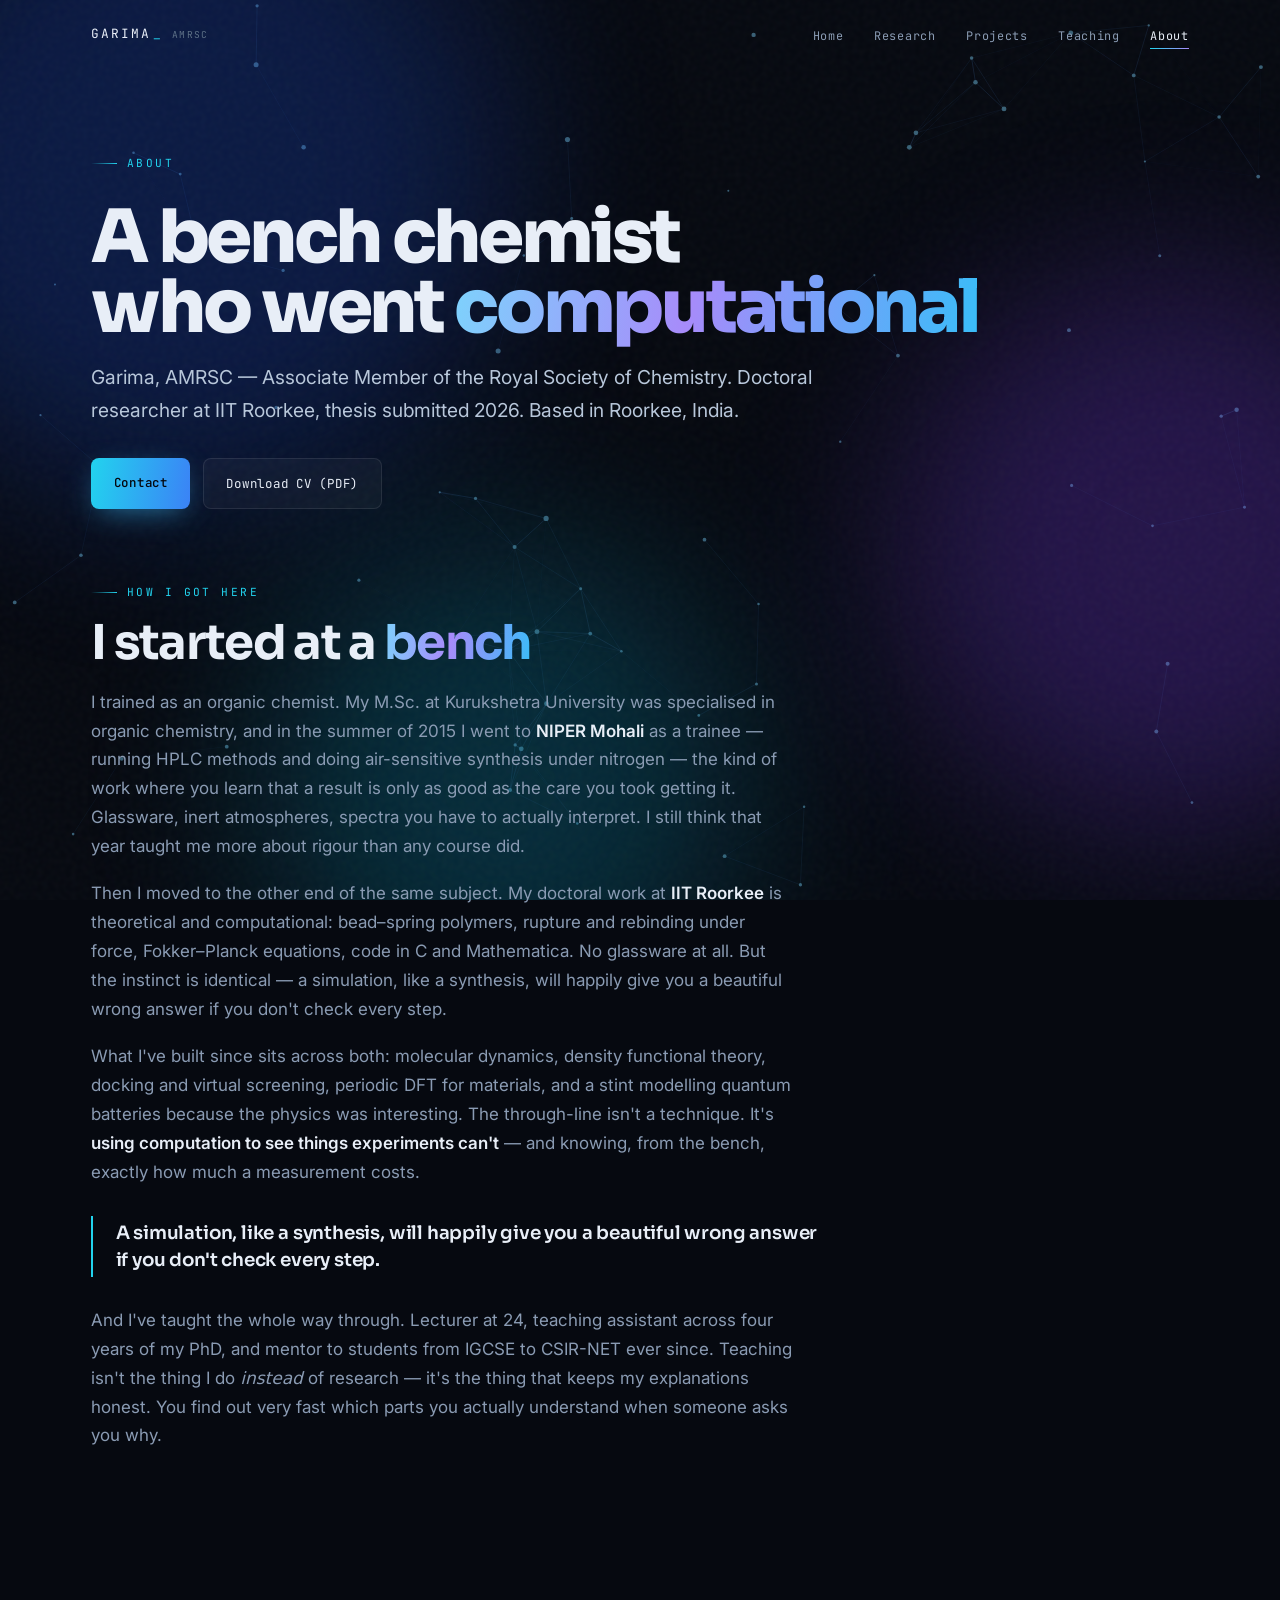
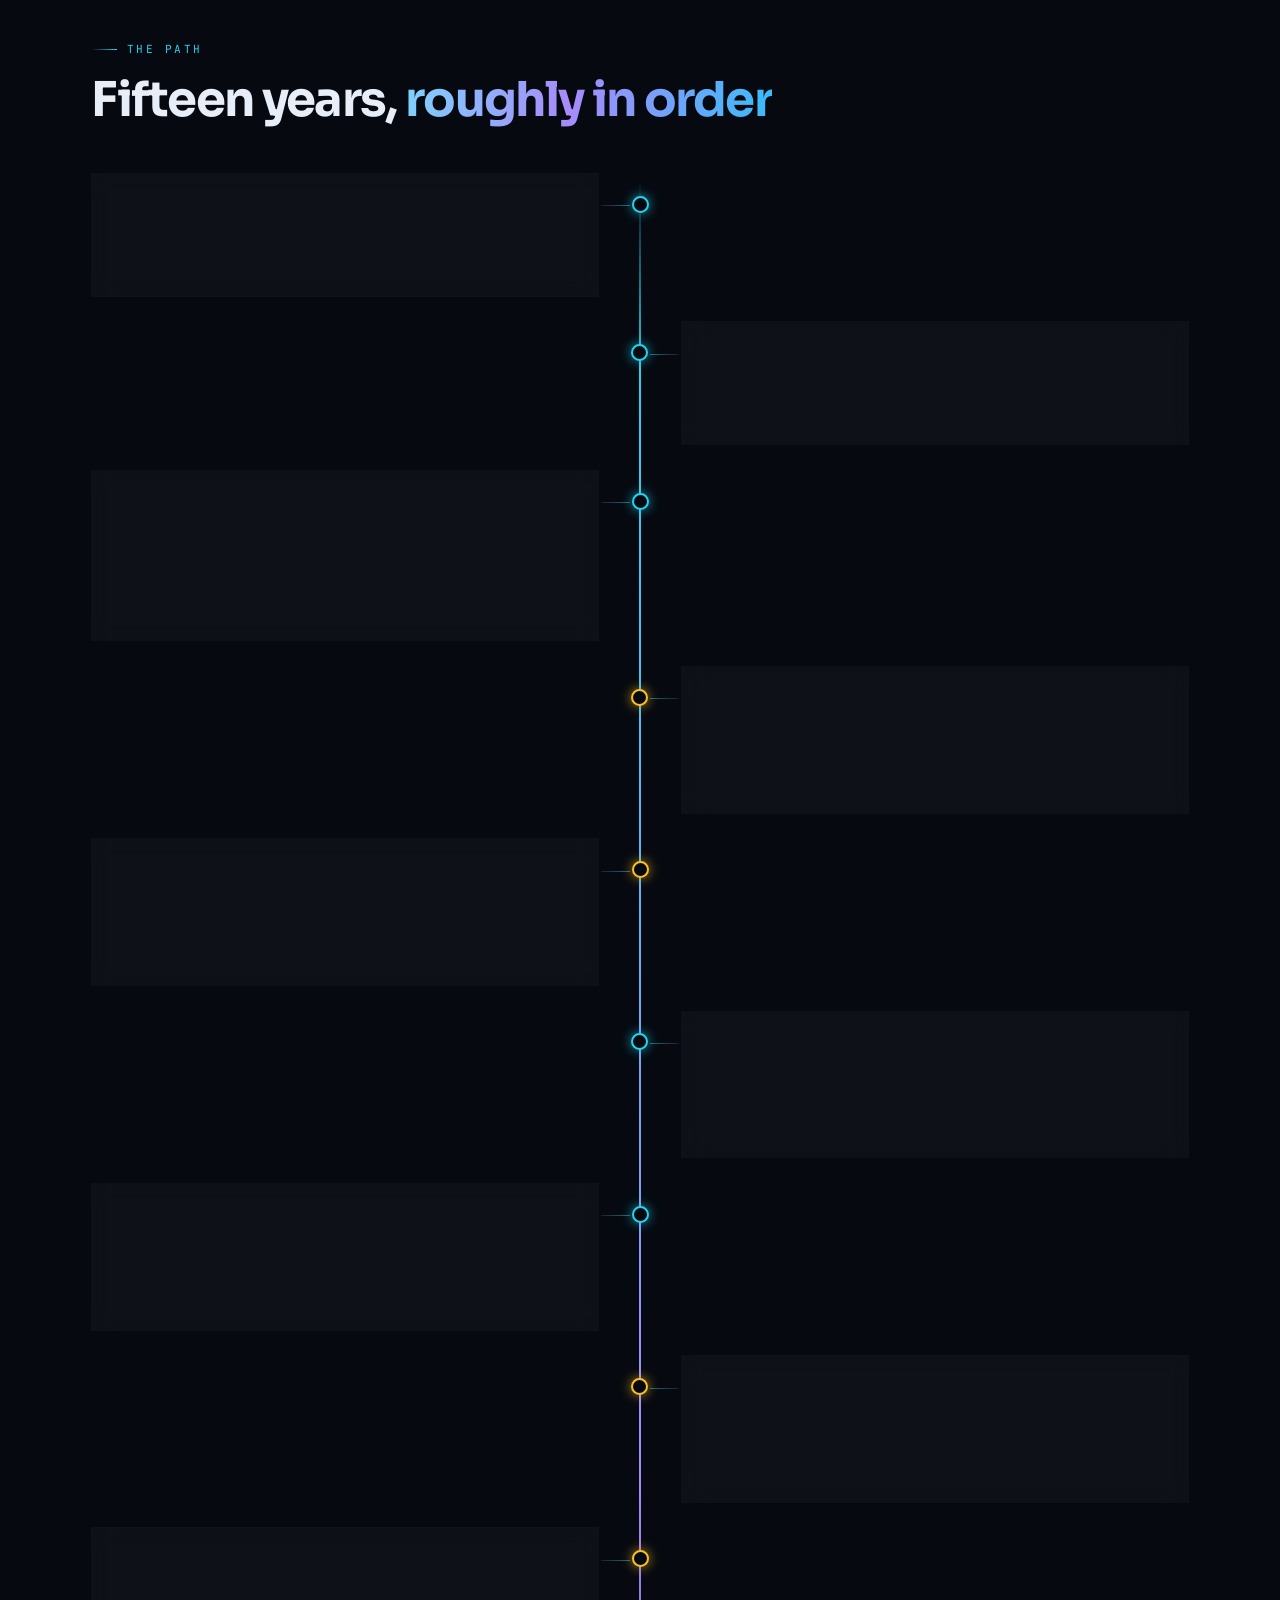
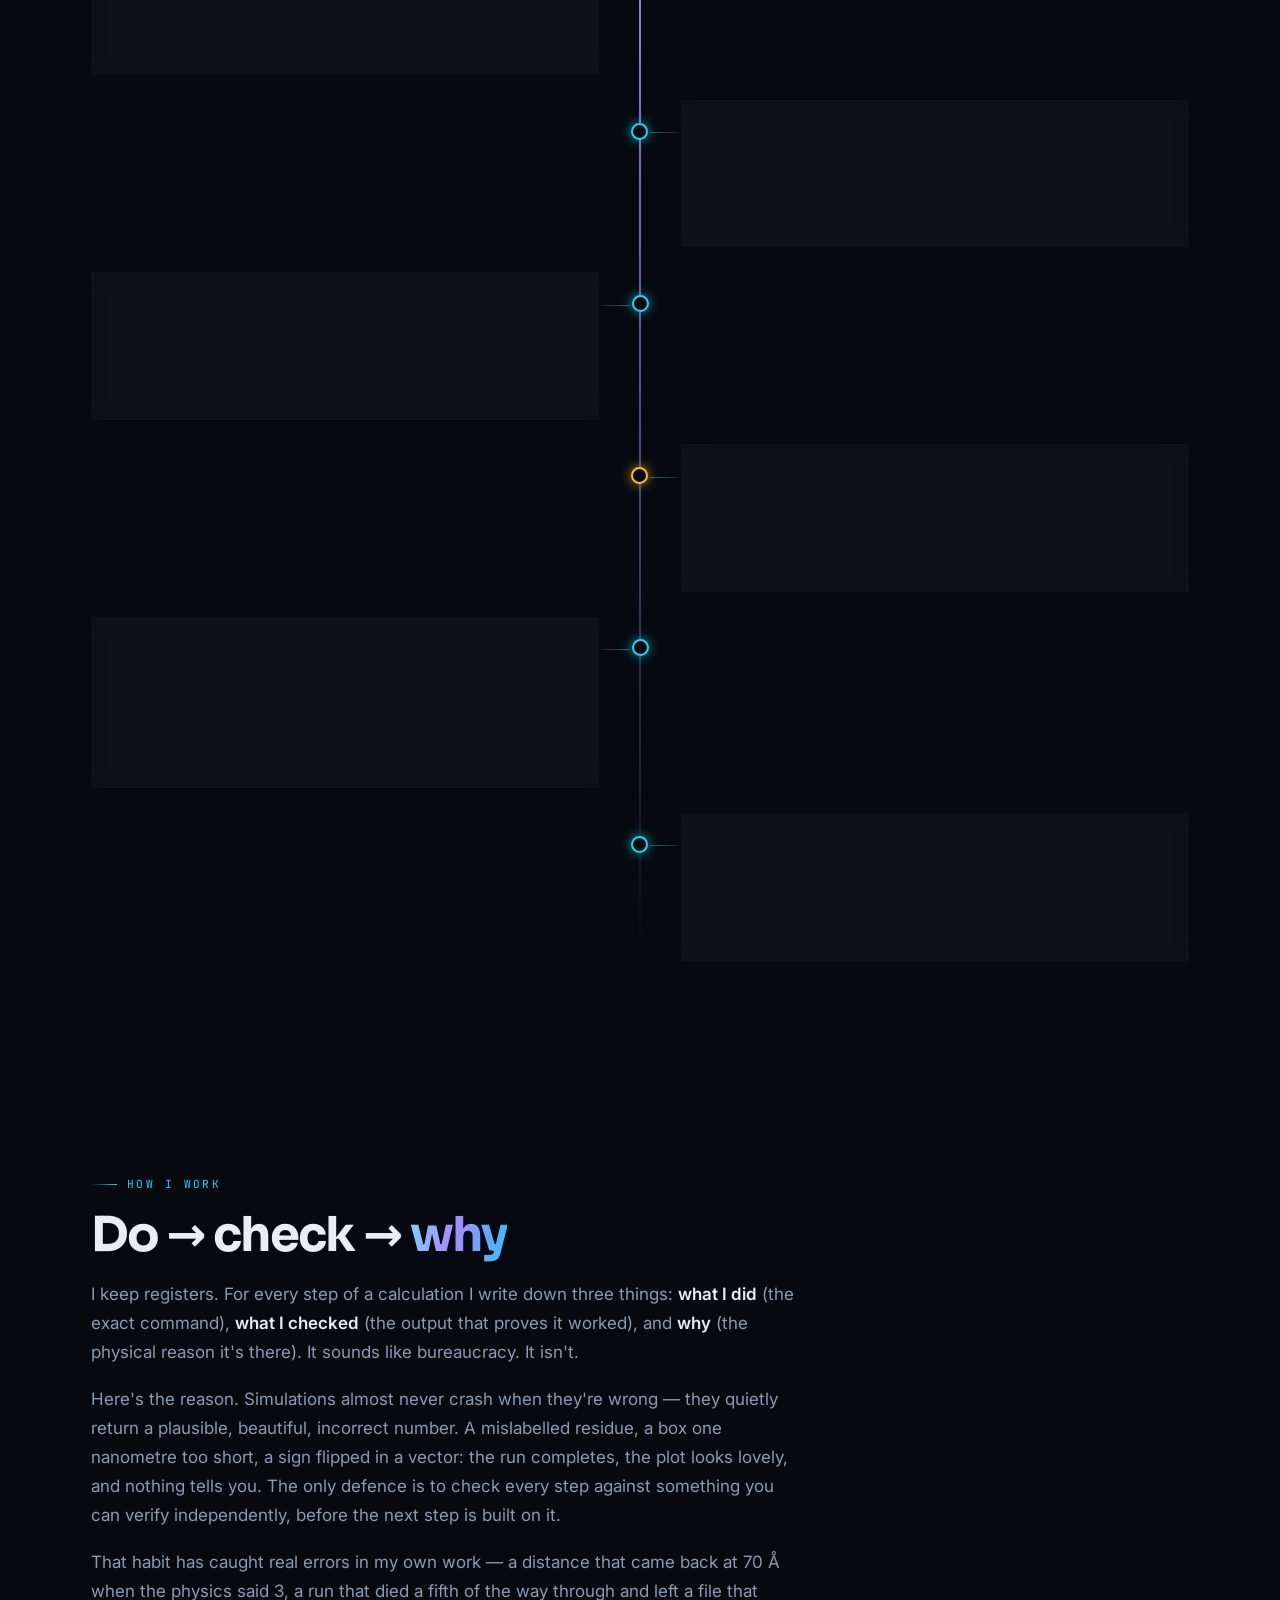
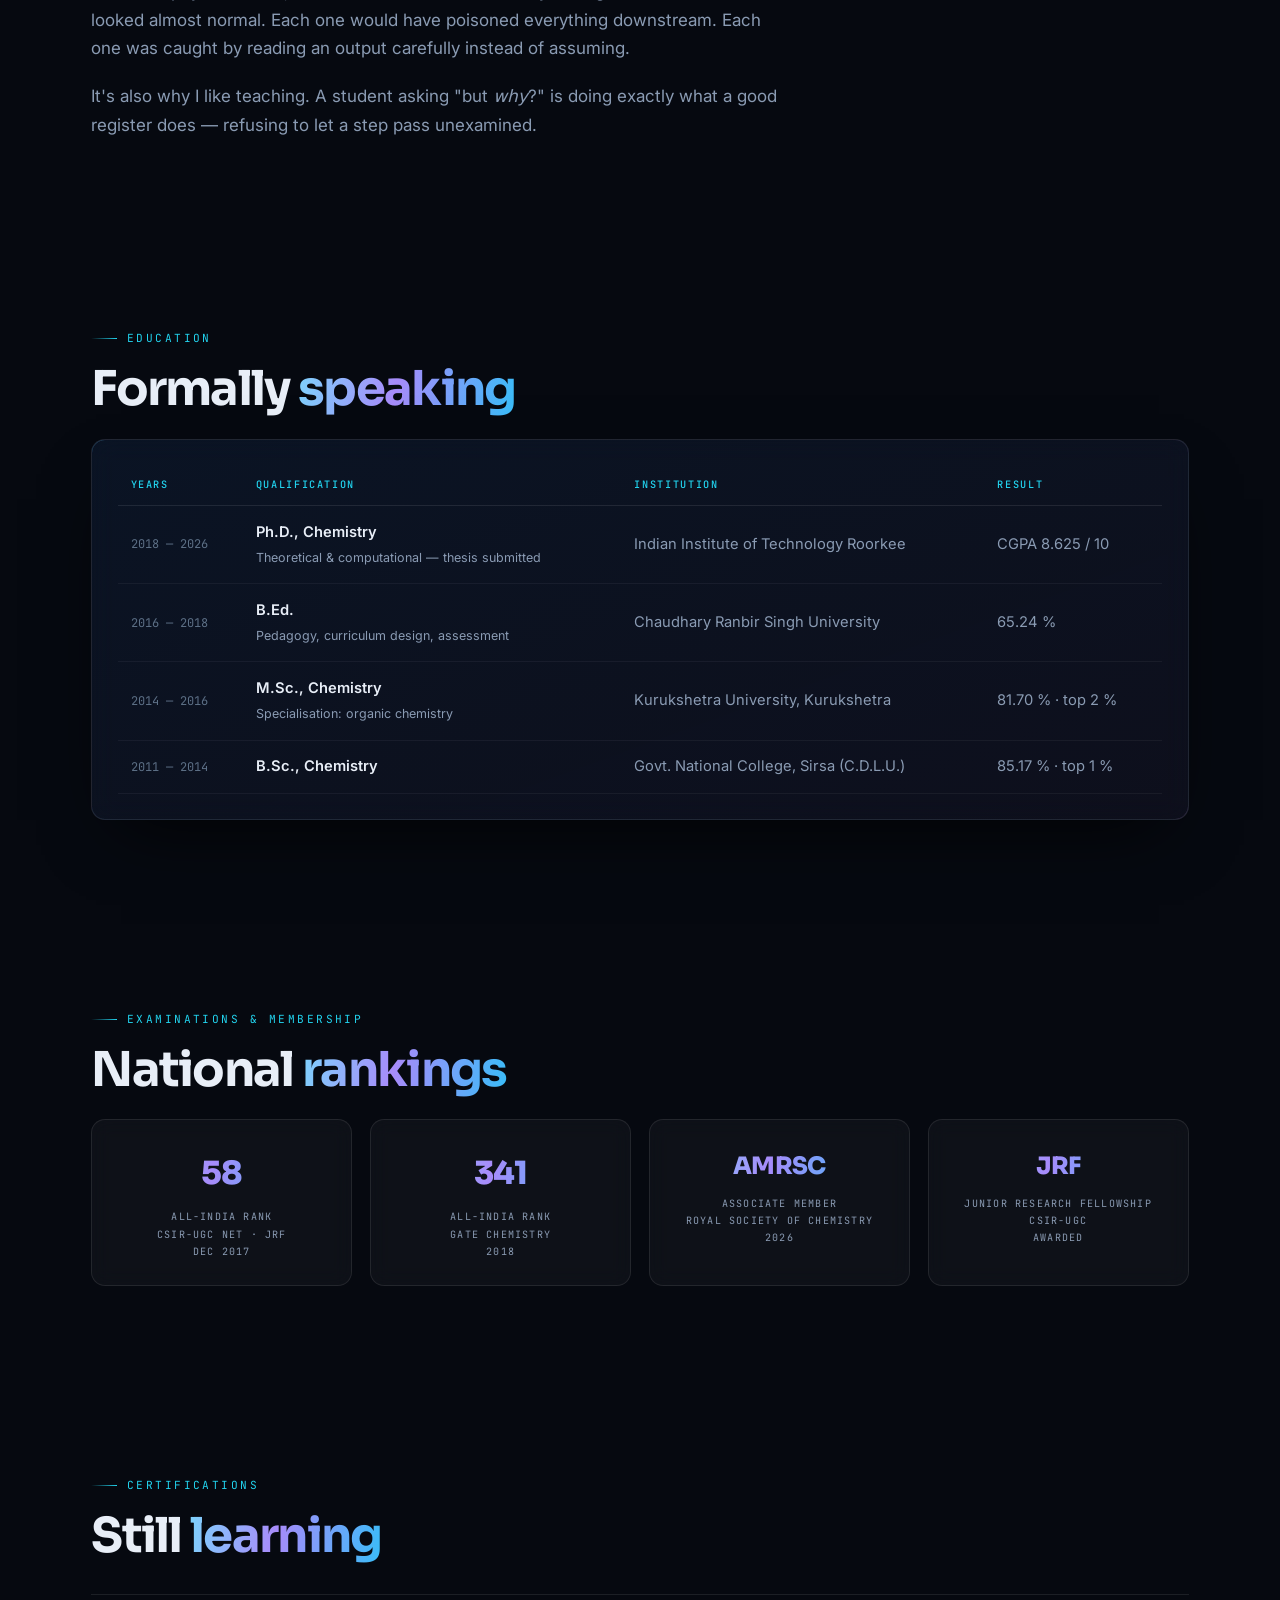
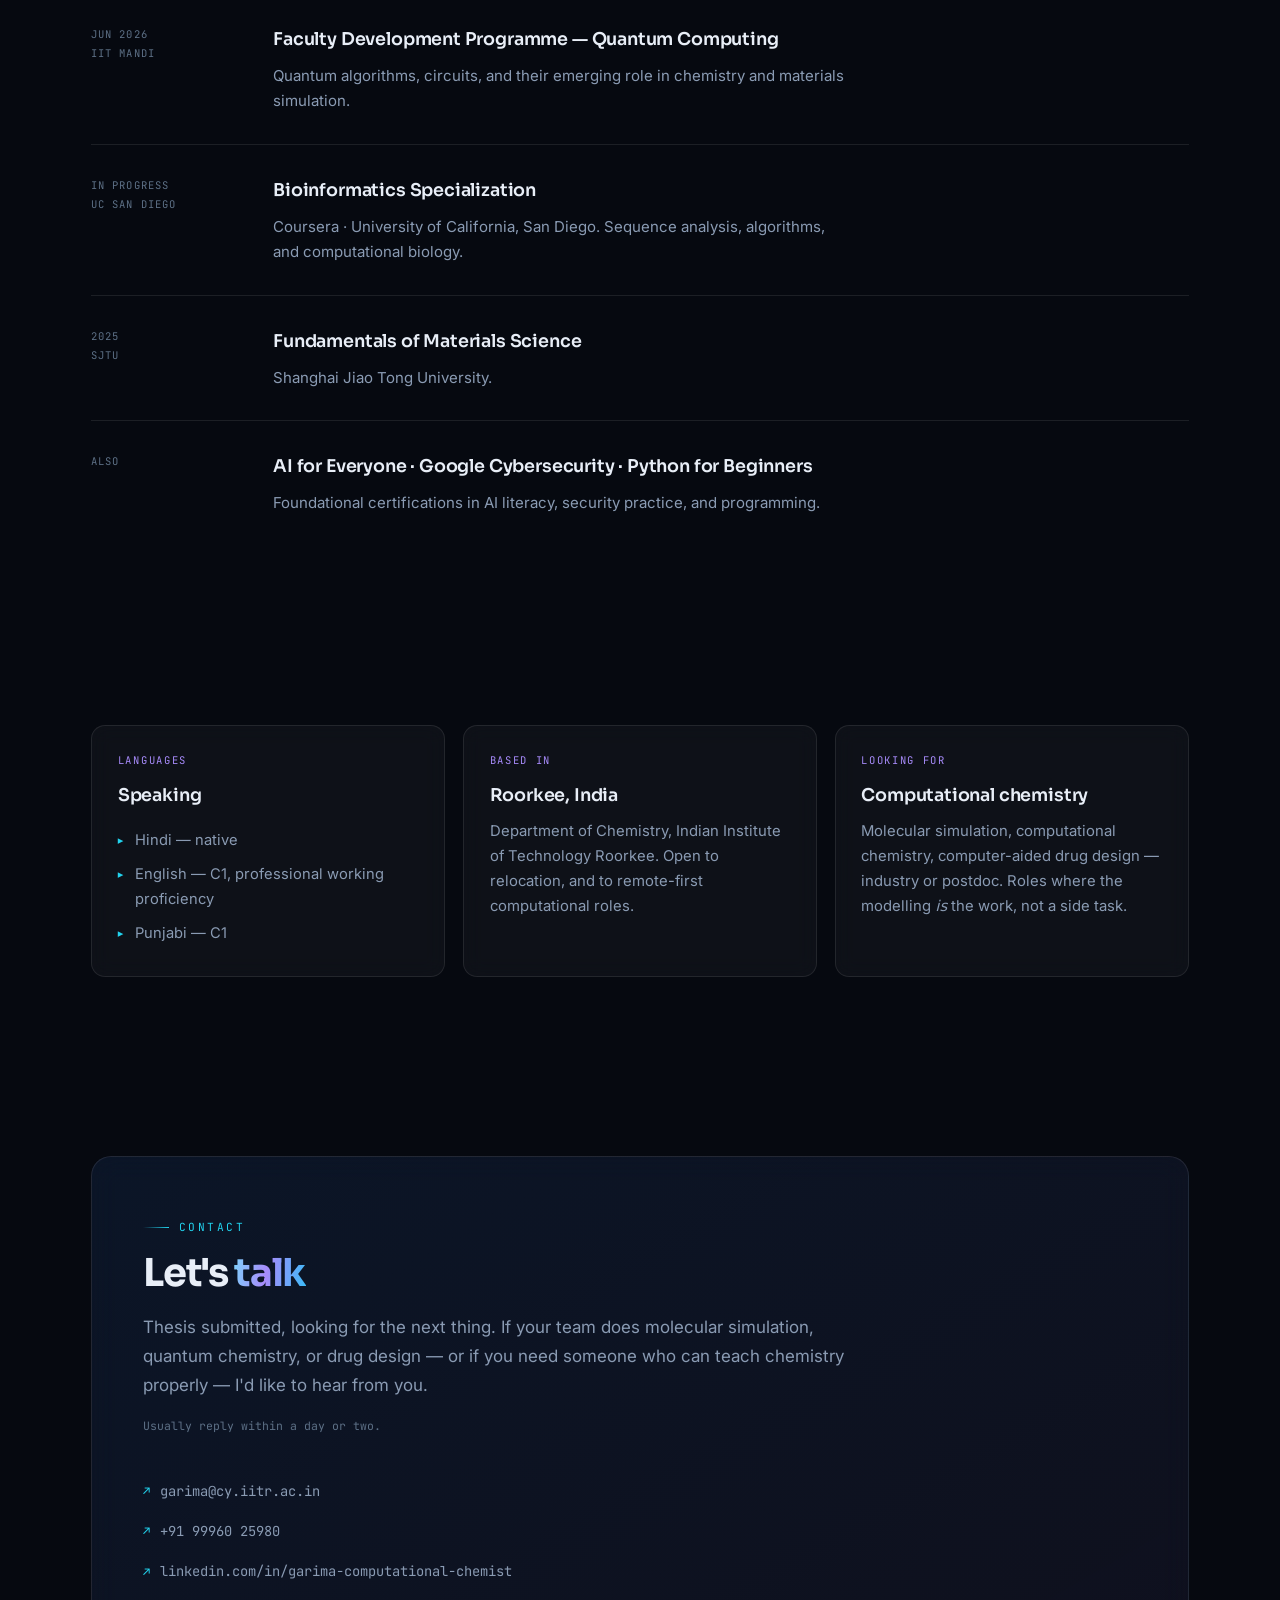
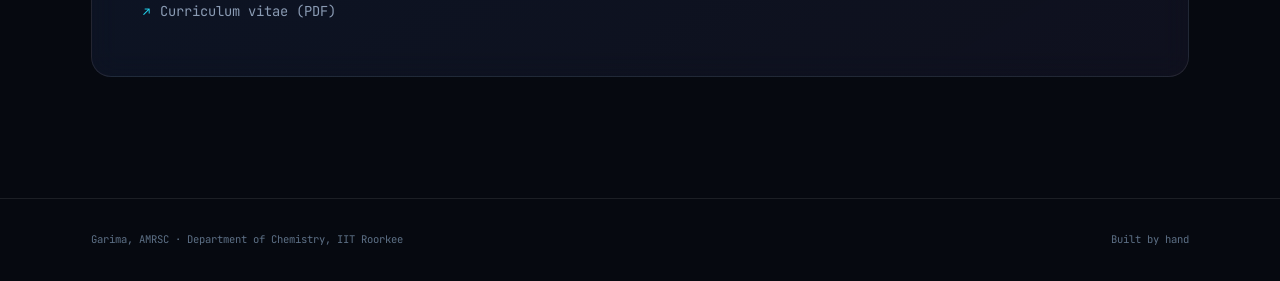
==== commit 486341d1: "fix timeline layout + organic specialisation" ====
--- a/about.html
+++ b/about.html
@@ -47,7 +47,7 @@
     <div class="reveal prose">
       <span class="eyebrow">How I got here</span>
       <h2>I started at a <span class="grad">bench</span></h2>
-      <p>My first real chemistry was physical. In 2015 I spent a summer at <b>NIPER Mohali</b> running HPLC methods and doing air-sensitive synthesis under nitrogen — the kind of work where you learn that a result is only as good as the care you took getting it. Glassware, inert atmospheres, spectra you have to actually interpret. I still think that year taught me more about rigour than any course did.</p>
+      <p>I trained as an organic chemist. My M.Sc. at Kurukshetra University was specialised in organic chemistry, and in the summer of 2015 I went to <b>NIPER Mohali</b> as a trainee — running HPLC methods and doing air-sensitive synthesis under nitrogen — the kind of work where you learn that a result is only as good as the care you took getting it. Glassware, inert atmospheres, spectra you have to actually interpret. I still think that year taught me more about rigour than any course did.</p>
       <p>Then I moved to the other end of the same subject. My doctoral work at <b>IIT Roorkee</b> is theoretical and computational: bead–spring polymers, rupture and rebinding under force, Fokker–Planck equations, code in C and Mathematica. No glassware at all. But the instinct is identical — a simulation, like a synthesis, will happily give you a beautiful wrong answer if you don't check every step.</p>
       <p>What I've built since sits across both: molecular dynamics, density functional theory, docking and virtual screening, periodic DFT for materials, and a stint modelling quantum batteries because the physics was interesting. The through-line isn't a technique. It's <b>using computation to see things experiments can't</b> — and knowing, from the bench, exactly how much a measurement costs.</p>
       <div class="pull">A simulation, like a synthesis, will happily give you a beautiful wrong answer if you don't check every step.</div>
@@ -63,71 +63,89 @@
       <h2>Fifteen years, <span class="grad">roughly in order</span></h2>
     </div>
     <div class="tl reveal">
-      <div class="tl-item">
+      <div class="tl-item"><div class="tl-card">
         <div class="tl-year">2011 — 2014</div>
         <h3>B.Sc. Chemistry <span class="tl-tag">top 1%</span></h3>
         <p>Govt. National College, Sirsa (C.D.L.U.). 85.17%.</p>
-      </div>
-      <div class="tl-item">
+      </div></div>
+
+      <div class="tl-item"><div class="tl-card">
+        <div class="tl-year">2014 — 2016</div>
+        <h3>M.Sc. Chemistry — Organic <span class="tl-tag">top 2%</span></h3>
+        <p>Kurukshetra University. Specialised in organic chemistry. 81.70%.</p>
+      </div></div>
+
+      <div class="tl-item"><div class="tl-card">
         <div class="tl-year">Summer 2015</div>
-        <h3>NIPER Mohali — research intern</h3>
-        <p>HPLC, inert-atmosphere synthesis, spectroscopic characterisation. The bench chemistry everything else is built on.</p>
-      </div>
-      <div class="tl-item">
-        <div class="tl-year">2014 — 2016</div>
-        <h3>M.Sc. Chemistry <span class="tl-tag">top 2%</span></h3>
-        <p>Kurukshetra University. 81.70%.</p>
-      </div>
-      <div class="tl-item warm">
+        <h3>Summer trainee — NIPER Mohali</h3>
+        <p>During the M.Sc: HPLC, air-sensitive synthesis under nitrogen, and spectroscopic characterisation. The bench chemistry everything else is built on.</p>
+      </div></div>
+
+      <div class="tl-item warm"><div class="tl-card">
         <div class="tl-year">2016 — 2017</div>
         <h3>Lecturer <span class="tl-tag t">teaching</span></h3>
-        <p>Guru Kashi University, Talwandi Sabo. A full lecturing load across general, organic, inorganic, and physical chemistry — at 24.</p>
-      </div>
-      <div class="tl-item warm">
+        <p>Guru Kashi University, Talwandi Sabo. A full lecturing load across general, organic, inorganic, and physical chemistry.</p>
+      </div></div>
+
+      <div class="tl-item warm"><div class="tl-card">
         <div class="tl-year">2016 — 2018</div>
         <h3>B.Ed. <span class="tl-tag t">teaching</span></h3>
         <p>Chaudhary Ranbir Singh University. Formal training in pedagogy, curriculum design, and assessment.</p>
-      </div>
-      <div class="tl-item">
+      </div></div>
+
+      <div class="tl-item"><div class="tl-card">
         <div class="tl-year">Dec 2017 — 2018</div>
         <h3>CSIR-UGC NET JRF · AIR 58 &nbsp;·&nbsp; GATE · AIR 341</h3>
-        <p>Junior Research Fellowship awarded. The ticket to a PhD, and the reason I could pick where.</p>
-      </div>
-      <div class="tl-item">
+        <p>Junior Research Fellowship awarded — the ticket to a PhD, and the reason I could choose where.</p>
+      </div></div>
+
+      <div class="tl-item"><div class="tl-card">
         <div class="tl-year">2018 — 2026</div>
-        <h3>Ph.D., IIT Roorkee</h3>
-        <p>Theoretical and computational chemistry — rupture and rebinding dynamics of polymers under force. Thesis submitted. CGPA 8.625.</p>
-      </div>
-      <div class="tl-item warm">
+        <h3>Ph.D. — IIT Roorkee</h3>
+        <p>Theoretical and computational chemistry: rupture and rebinding dynamics of polymers under force. Thesis submitted. CGPA 8.625.</p>
+      </div></div>
+
+      <div class="tl-item warm"><div class="tl-card">
         <div class="tl-year">2018 — 2022</div>
         <h3>Teaching assistant <span class="tl-tag t">teaching</span></h3>
         <p>Four years running UG and PG labs at IIT Roorkee — NMR, FTIR, UV-Vis, chromatography, and the students learning them.</p>
-      </div>
-      <div class="tl-item warm">
+      </div></div>
+
+      <div class="tl-item warm"><div class="tl-card">
         <div class="tl-year">Nov 2020 — present</div>
         <h3>Mentor, Eduraff <span class="tl-tag t">ongoing</span></h3>
         <p>One-to-one chemistry across IGCSE, GCSE, IB, AP, and JEE. Still teaching now.</p>
-      </div>
-      <div class="tl-item">
+      </div></div>
+
+      <div class="tl-item"><div class="tl-card">
         <div class="tl-year">2023</div>
         <h3>DFT &amp; computational materials physics</h3>
         <p>Ghent University. Kohn–Sham formalism, plane-wave methods, Quantum ESPRESSO — the beginning of the quantum side.</p>
-      </div>
-      <div class="tl-item">
+      </div></div>
+
+      <div class="tl-item"><div class="tl-card">
         <div class="tl-year">2023 — 2024</div>
         <h3>Quantum batteries — PaAC, IIT Roorkee</h3>
         <p>Dicke and spin-chain models, ergotropy, decoherence. A detour, taken because the physics was too interesting to skip.</p>
-      </div>
-      <div class="tl-item">
+      </div></div>
+
+      <div class="tl-item warm"><div class="tl-card">
+        <div class="tl-year">2024 — 2025</div>
+        <h3>Academic support specialist <span class="tl-tag t">teaching</span></h3>
+        <p>Biotecnika Info Labs. CSIR-NET JRF coaching in chemical sciences — concept clarity plus question-solving at competitive depth.</p>
+      </div></div>
+
+      <div class="tl-item"><div class="tl-card">
         <div class="tl-year">2025</div>
         <h3>React.js group website · Computer-aided drug design</h3>
         <p>Built the LLAMPS Lab site end to end. Then CADD training at the Centre for Advanced Chemical Research — docking, virtual screening, QSAR, ADMET.</p>
-      </div>
-      <div class="tl-item">
+      </div></div>
+
+      <div class="tl-item"><div class="tl-card">
         <div class="tl-year">2026</div>
         <h3>AMRSC · Thesis submitted</h3>
         <p>Associate Member of the Royal Society of Chemistry. Thesis in. Looking for what's next.</p>
-      </div>
+      </div></div>
     </div>
   </div>
 </section>
@@ -171,7 +189,7 @@
           </tr>
           <tr>
             <td>2014 — 2016</td>
-            <td><b>M.Sc., Chemistry</b></td>
+            <td><b>M.Sc., Chemistry</b><br><span style="font-size:.85em">Specialisation: organic chemistry</span></td>
             <td>Kurukshetra University, Kurukshetra</td>
             <td>81.70 % · top 2 %</td>
           </tr>
--- a/styles.css
+++ b/styles.css
@@ -233,27 +233,50 @@
 .hero-grid{display:grid;grid-template-columns:1.05fr .95fr;gap:clamp(2rem,4vw,4rem);align-items:center}
 @media(max-width:940px){.hero-grid{grid-template-columns:1fr;gap:3rem}}
 
-/* ===== timeline ===== */
-.tl{position:relative;margin-top:2.5rem;padding-left:2.2rem}
-.tl::before{content:"";position:absolute;left:6px;top:6px;bottom:6px;width:2px;
-  background:linear-gradient(180deg,var(--cyan),var(--violet) 50%,rgba(167,139,250,0))}
-.tl-item{position:relative;padding:0 0 2.2rem}
-.tl-item::before{content:"";position:absolute;left:-2.2rem;top:6px;width:14px;height:14px;
-  border-radius:50%;background:var(--bg);border:2px solid var(--cyan);
-  box-shadow:0 0 12px rgba(34,211,238,.6);transition:.4s}
-.tl-item:hover::before{background:var(--cyan);transform:scale(1.25)}
-.tl-item.warm::before{border-color:var(--amber);box-shadow:0 0 12px rgba(251,191,36,.6)}
+/* ===== timeline (centre spine, alternating) ===== */
+.tl{position:relative;margin-top:3rem;padding:0}
+.tl::before{content:"";position:absolute;left:50%;top:4px;bottom:4px;width:2px;
+  transform:translateX(-50%);
+  background:linear-gradient(180deg,rgba(34,211,238,0),var(--cyan) 8%,var(--violet) 55%,rgba(167,139,250,0))}
+.tl-item{position:relative;width:calc(50% - 2.6rem);margin-bottom:1.6rem}
+.tl-item:nth-child(odd){margin-left:0;text-align:right}
+.tl-item:nth-child(even){margin-left:calc(50% + 2.6rem)}
+.tl-item .tl-card{border:1px solid var(--stroke);border-radius:14px;padding:1.25rem 1.4rem;
+  background:var(--panel);backdrop-filter:blur(10px);transition:.4s}
+.tl-item:hover .tl-card{border-color:var(--stroke-hi);transform:translateY(-4px);
+  box-shadow:0 22px 46px -22px rgba(56,189,248,.4)}
+.tl-item.warm:hover .tl-card{border-color:rgba(251,191,36,.5);
+  box-shadow:0 22px 46px -22px rgba(251,191,36,.4)}
+.tl-item::before{content:"";position:absolute;top:1.4rem;width:13px;height:13px;border-radius:50%;
+  background:var(--bg);border:2px solid var(--cyan);box-shadow:0 0 12px rgba(34,211,238,.7);
+  transition:.4s;z-index:3}
+.tl-item:nth-child(odd)::before{right:-3.15rem}
+.tl-item:nth-child(even)::before{left:-3.15rem}
+.tl-item::after{content:"";position:absolute;top:2rem;width:1.85rem;height:1px;
+  background:linear-gradient(90deg,var(--stroke),rgba(34,211,238,.5))}
+.tl-item:nth-child(odd)::after{right:-2rem}
+.tl-item:nth-child(even)::after{left:-2rem;
+  background:linear-gradient(270deg,var(--stroke),rgba(34,211,238,.5))}
+.tl-item:hover::before{background:var(--cyan);transform:scale(1.3)}
+.tl-item.warm::before{border-color:var(--amber);box-shadow:0 0 12px rgba(251,191,36,.7)}
 .tl-item.warm:hover::before{background:var(--amber)}
-.tl-year{font-family:var(--mono);font-size:.68rem;letter-spacing:.14em;color:var(--faint);
+.tl-year{font-family:var(--mono);font-size:.66rem;letter-spacing:.14em;color:var(--faint);
   text-transform:uppercase}
-.tl-item h3{margin:.25rem 0 .35rem;transition:.3s}
+.tl-item h3{margin:.3rem 0 .4rem;font-size:1.02rem;transition:.3s}
 .tl-item:hover h3{color:var(--cyan)}
 .tl-item.warm:hover h3{color:var(--amber)}
-.tl-item p{font-size:.92rem}
-.tl-tag{font-family:var(--mono);font-size:.6rem;letter-spacing:.1em;text-transform:uppercase;
-  color:var(--violet);border:1px solid var(--stroke);border-radius:999px;padding:.15rem .55rem;
-  margin-left:.5rem;white-space:nowrap}
+.tl-item p{font-size:.88rem;max-width:none}
+.tl-tag{font-family:var(--mono);font-size:.58rem;letter-spacing:.1em;text-transform:uppercase;
+  color:var(--violet);border:1px solid var(--stroke);border-radius:999px;padding:.12rem .5rem;
+  margin-left:.4rem;white-space:nowrap;display:inline-block;vertical-align:middle}
 .tl-tag.t{color:var(--amber);border-color:rgba(251,191,36,.3)}
+@media(max-width:860px){
+  .tl::before{left:6px;transform:none}
+  .tl-item,.tl-item:nth-child(odd),.tl-item:nth-child(even){
+    width:100%;margin-left:0;padding-left:2.4rem;text-align:left}
+  .tl-item:nth-child(odd)::before,.tl-item:nth-child(even)::before{left:0;right:auto}
+  .tl-item::after{display:none}
+}
 
 /* ===== prose ===== */
 .prose{max-width:68ch}
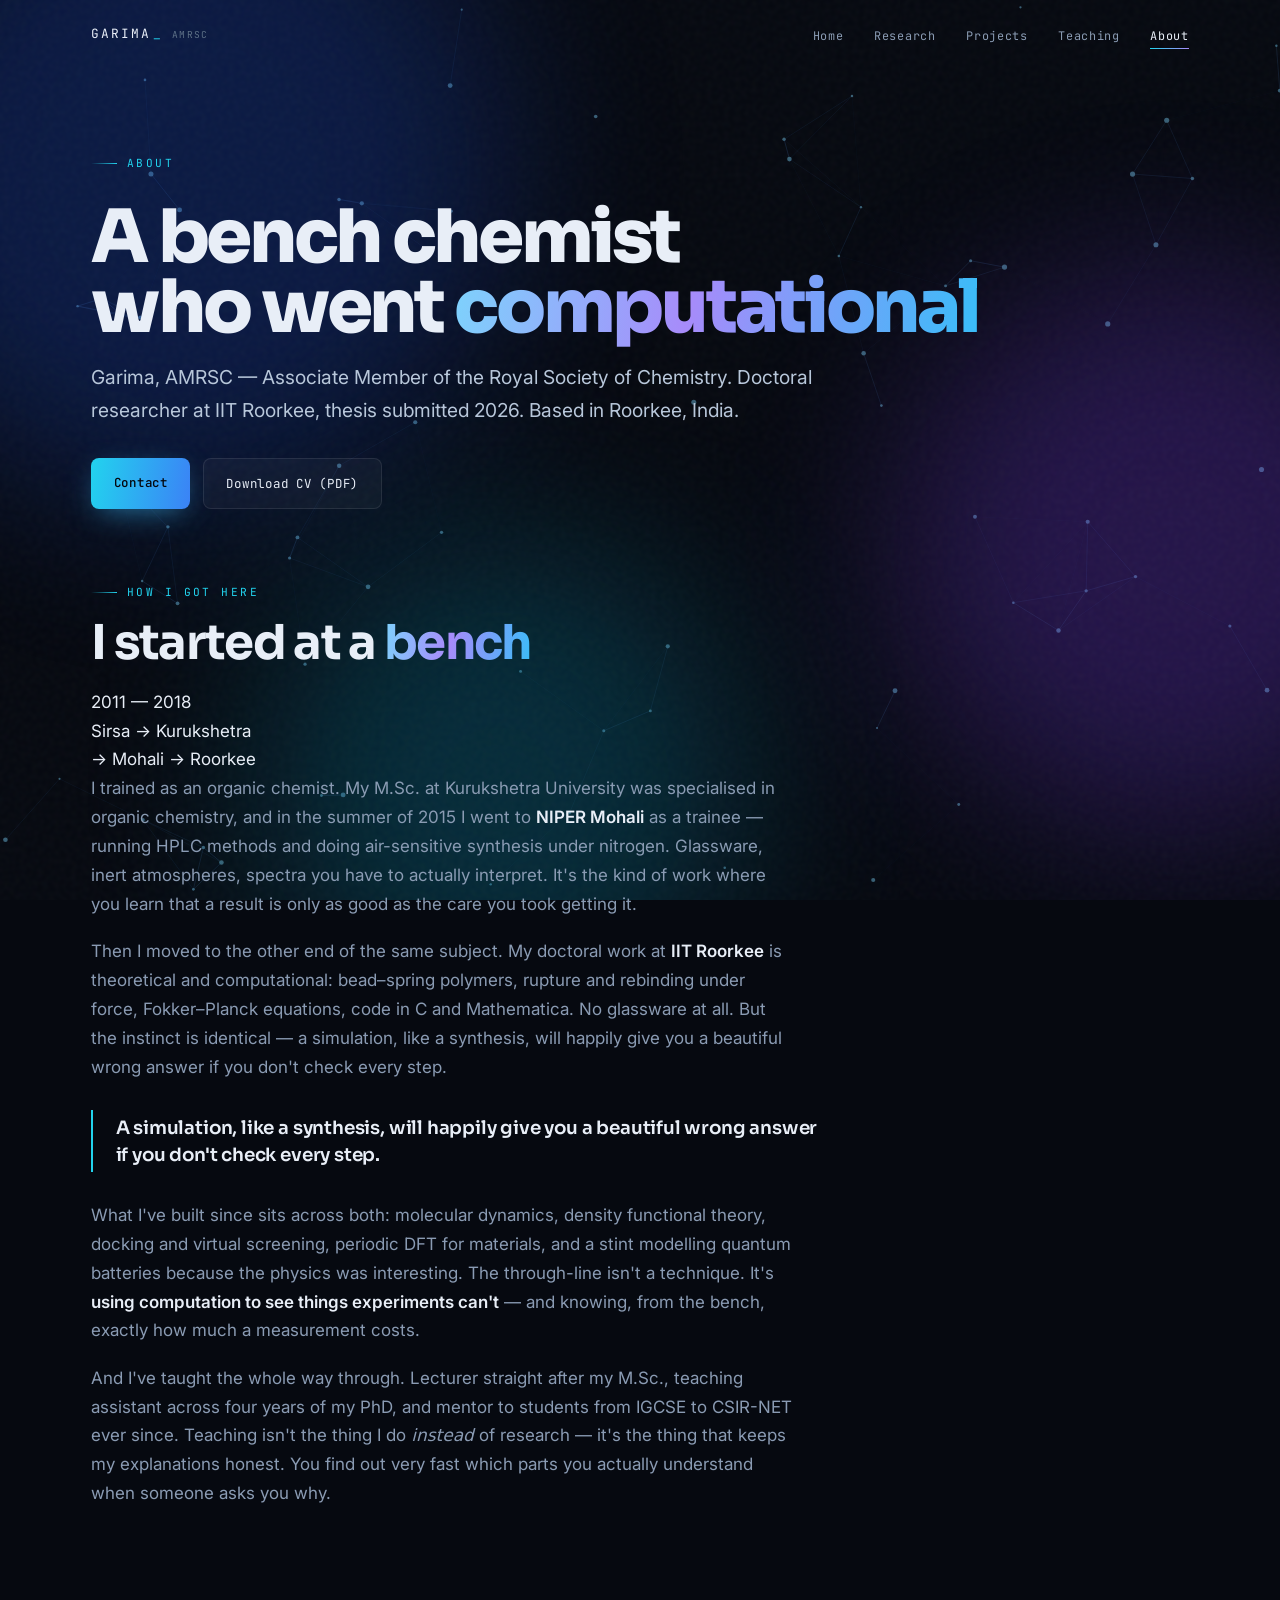
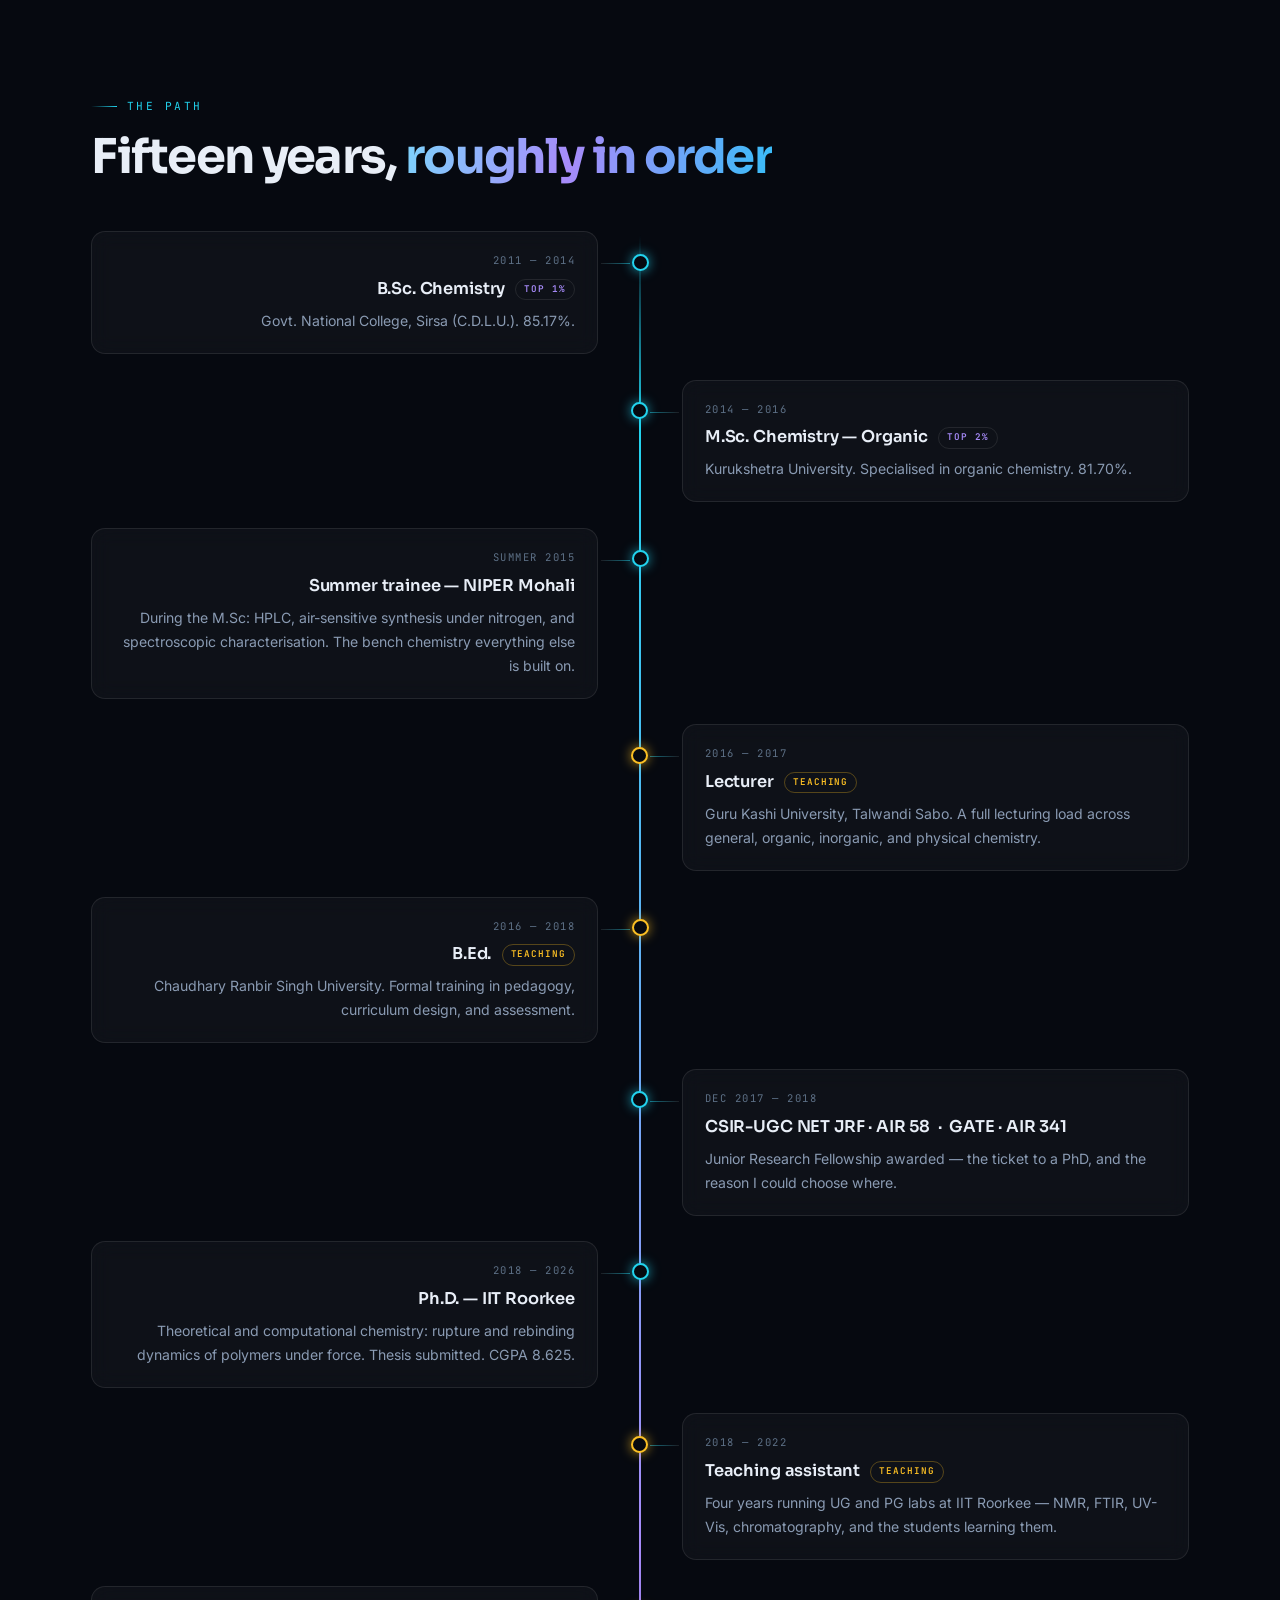
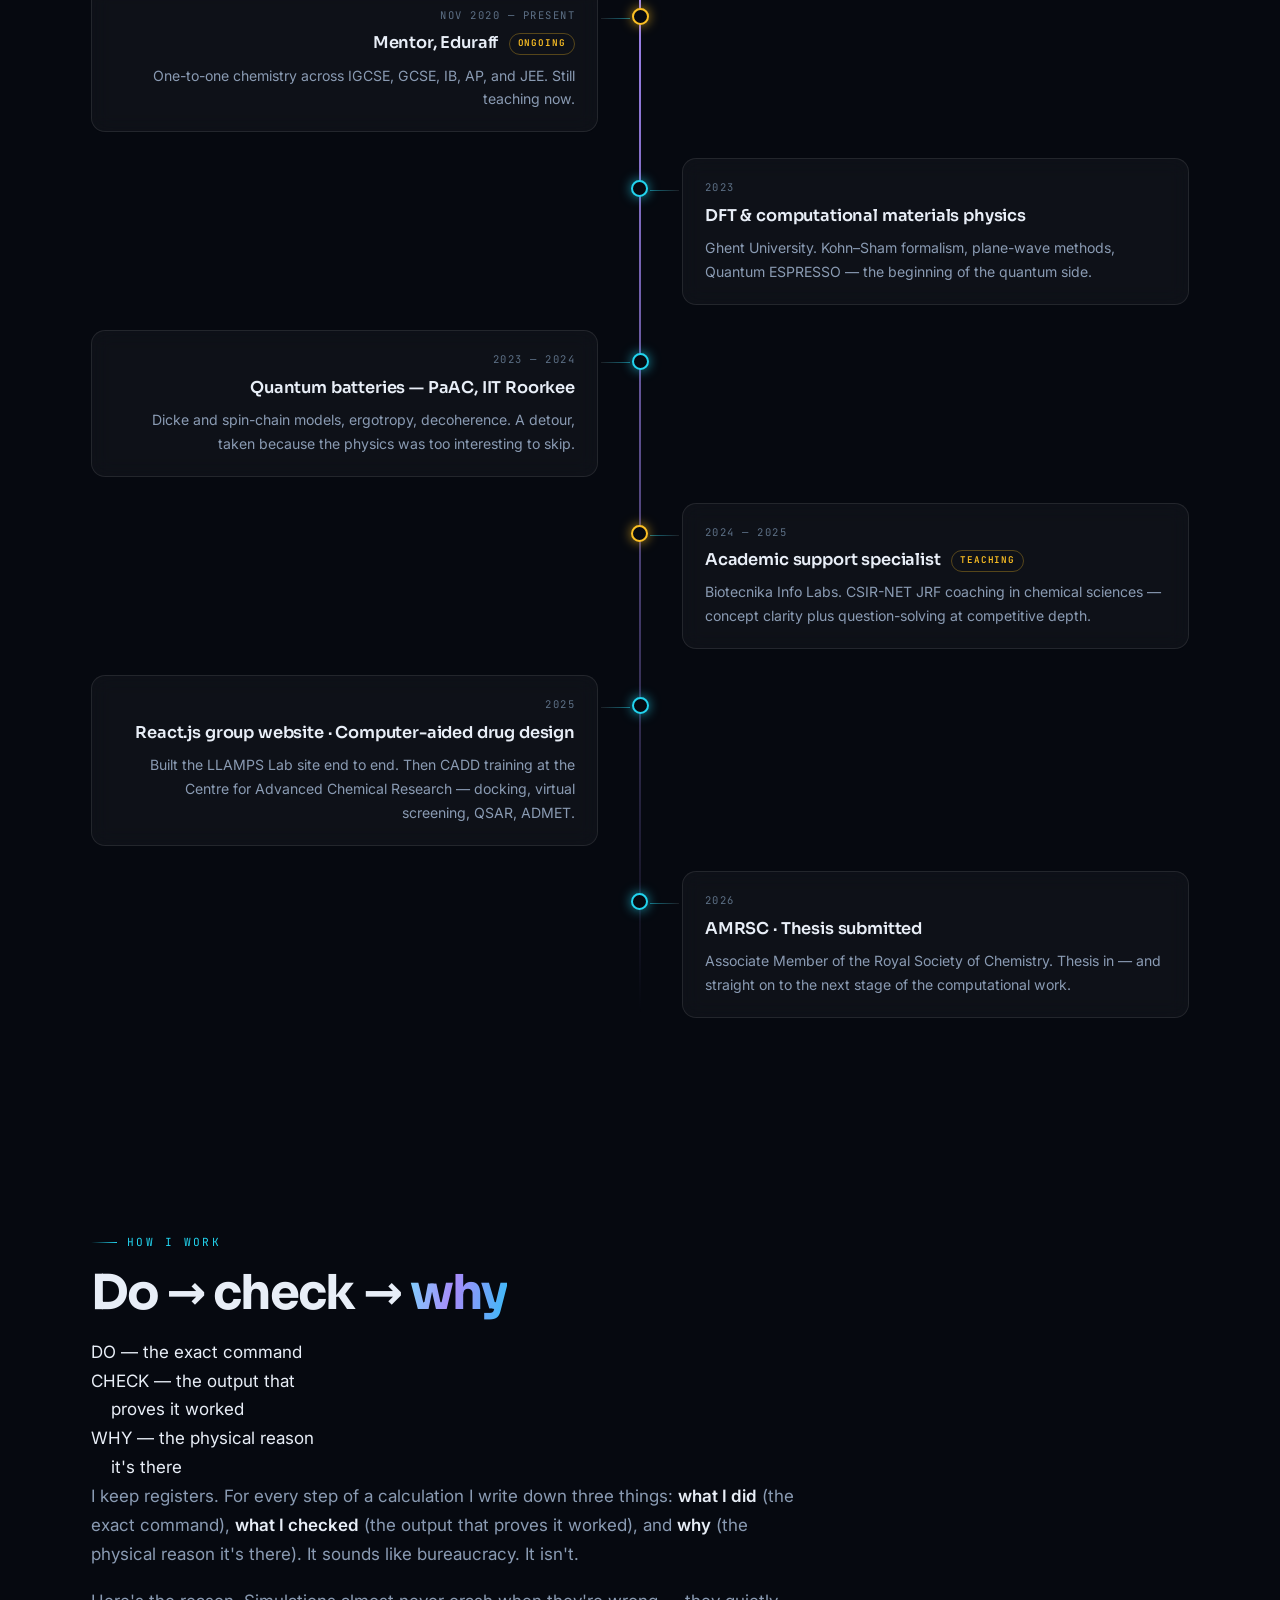
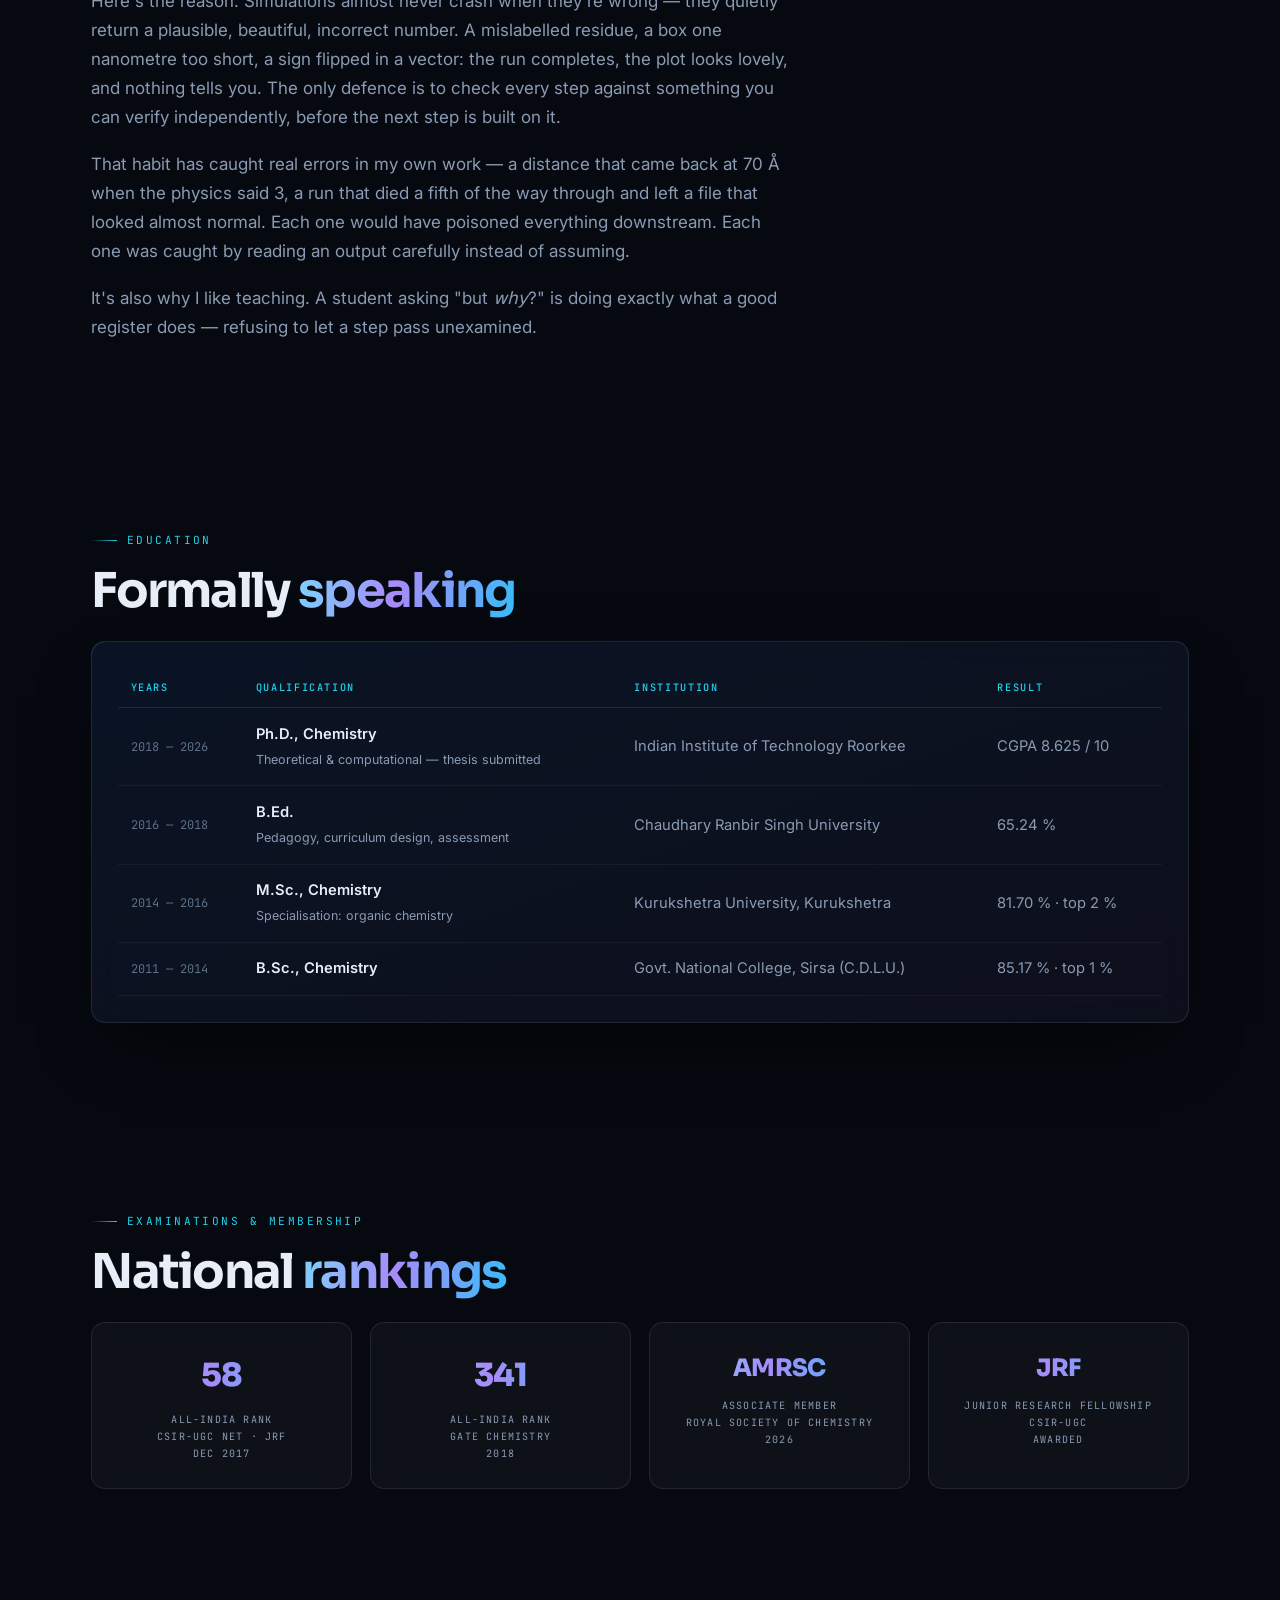
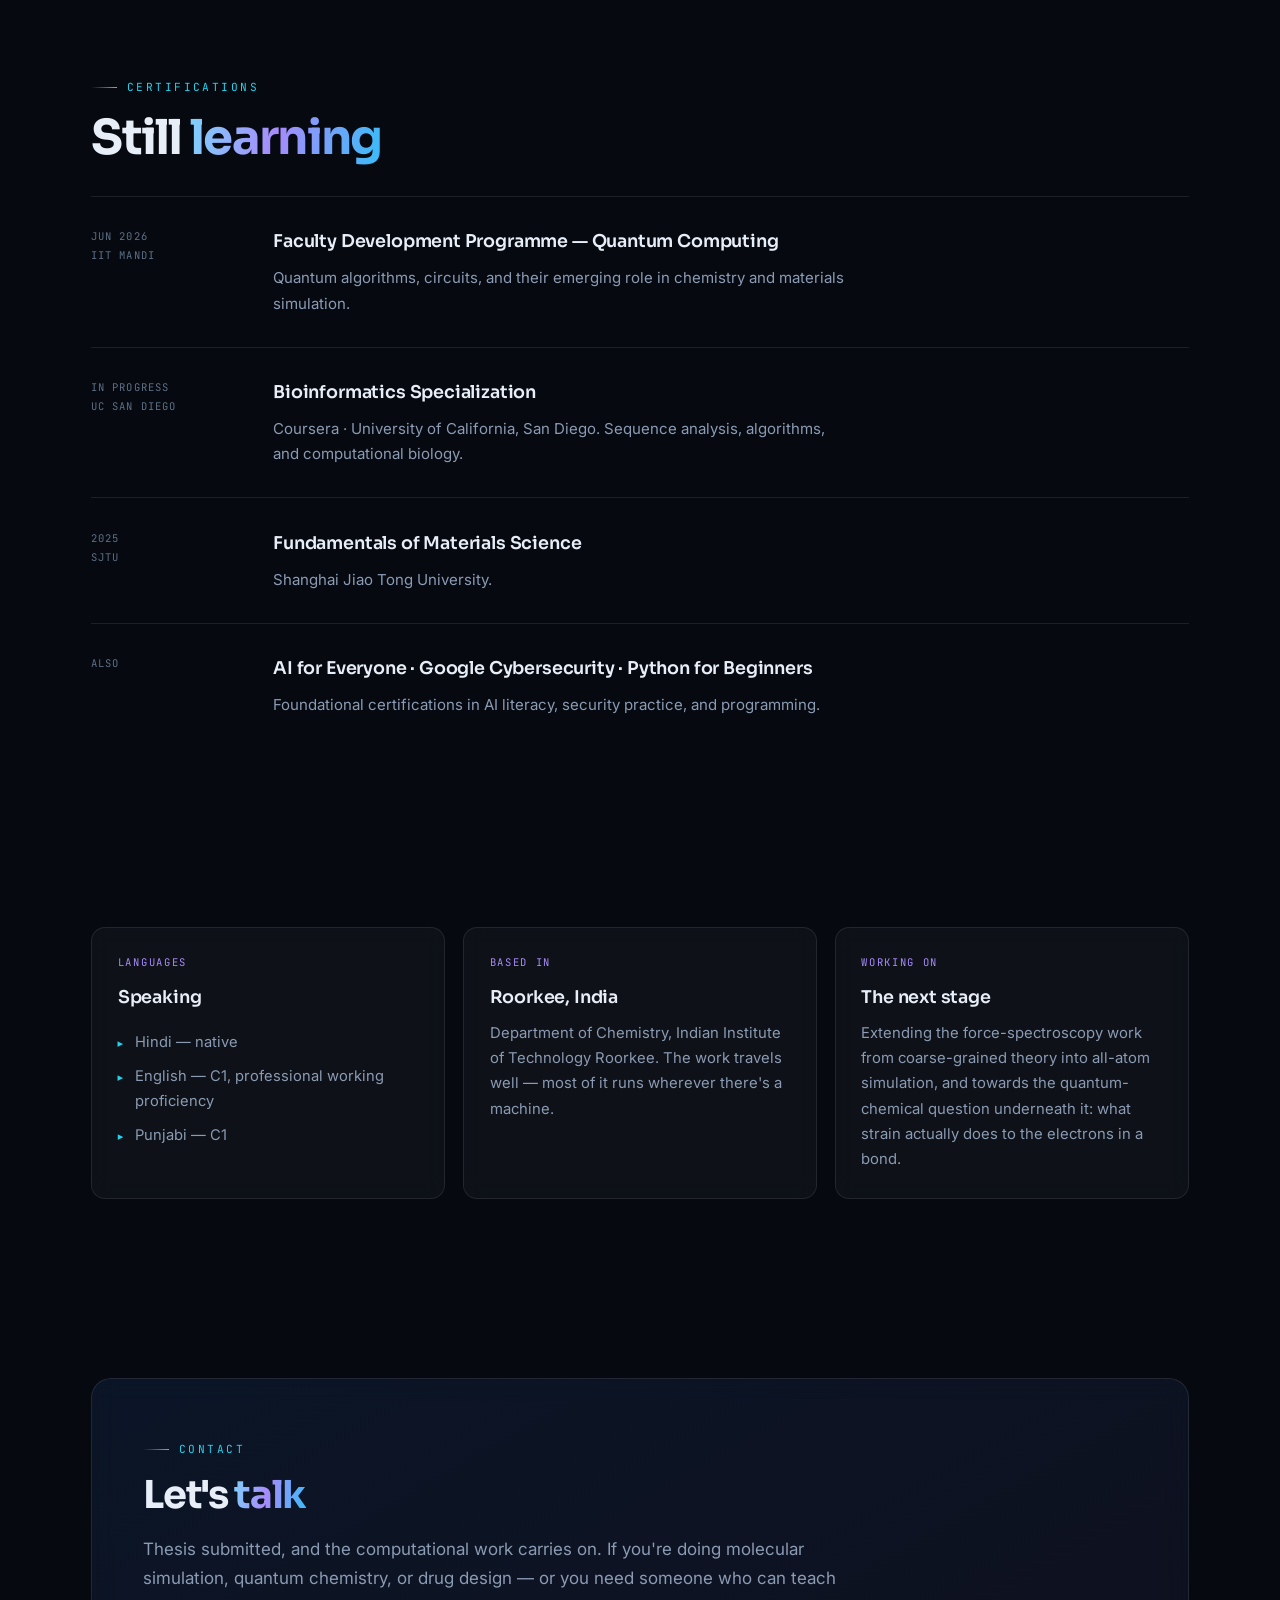
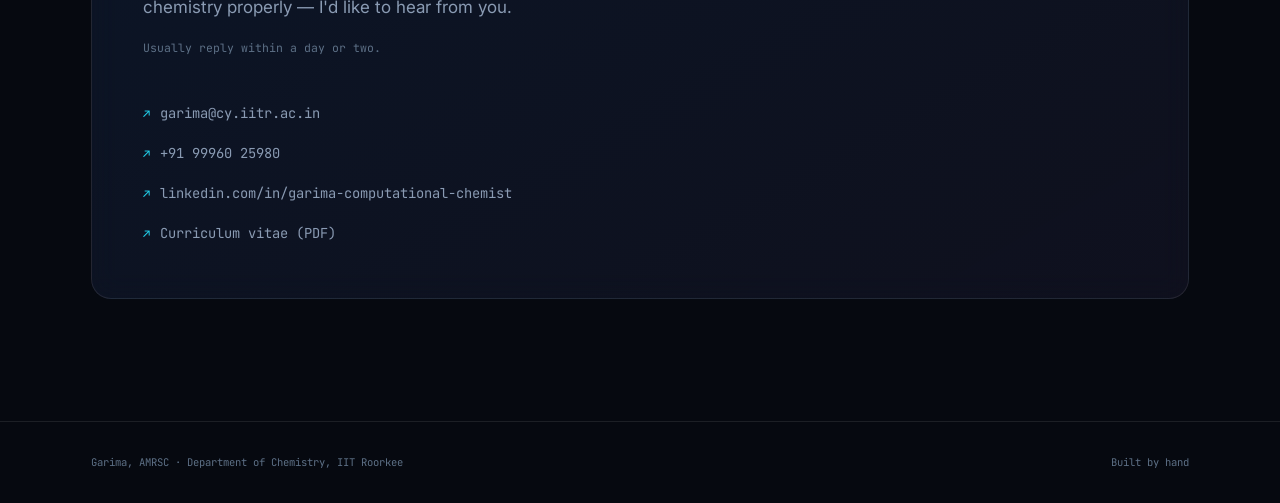
==== commit 73d54179: "reframe: working on next stage" ====
--- a/about.html
+++ b/about.html
@@ -44,14 +44,19 @@
 
 <section style="padding-top:1rem">
   <div class="wrap">
-    <div class="reveal prose">
-      <span class="eyebrow">How I got here</span>
-      <h2>I started at a <span class="grad">bench</span></h2>
-      <p>I trained as an organic chemist. My M.Sc. at Kurukshetra University was specialised in organic chemistry, and in the summer of 2015 I went to <b>NIPER Mohali</b> as a trainee — running HPLC methods and doing air-sensitive synthesis under nitrogen — the kind of work where you learn that a result is only as good as the care you took getting it. Glassware, inert atmospheres, spectra you have to actually interpret. I still think that year taught me more about rigour than any course did.</p>
-      <p>Then I moved to the other end of the same subject. My doctoral work at <b>IIT Roorkee</b> is theoretical and computational: bead–spring polymers, rupture and rebinding under force, Fokker–Planck equations, code in C and Mathematica. No glassware at all. But the instinct is identical — a simulation, like a synthesis, will happily give you a beautiful wrong answer if you don't check every step.</p>
-      <p>What I've built since sits across both: molecular dynamics, density functional theory, docking and virtual screening, periodic DFT for materials, and a stint modelling quantum batteries because the physics was interesting. The through-line isn't a technique. It's <b>using computation to see things experiments can't</b> — and knowing, from the bench, exactly how much a measurement costs.</p>
-      <div class="pull">A simulation, like a synthesis, will happily give you a beautiful wrong answer if you don't check every step.</div>
-      <p>And I've taught the whole way through. Lecturer at 24, teaching assistant across four years of my PhD, and mentor to students from IGCSE to CSIR-NET ever since. Teaching isn't the thing I do <em>instead</em> of research — it's the thing that keeps my explanations honest. You find out very fast which parts you actually understand when someone asks you why.</p>
+    <div class="reveal split">
+      <div class="split-head">
+        <span class="eyebrow">How I got here</span>
+        <h2>I started at a <span class="grad">bench</span></h2>
+        <div class="note">2011 — 2018<br>Sirsa → Kurukshetra<br>→ Mohali → Roorkee</div>
+      </div>
+      <div class="prose">
+        <p>I trained as an organic chemist. My M.Sc. at Kurukshetra University was specialised in organic chemistry, and in the summer of 2015 I went to <b>NIPER Mohali</b> as a trainee — running HPLC methods and doing air-sensitive synthesis under nitrogen. Glassware, inert atmospheres, spectra you have to actually interpret. It's the kind of work where you learn that a result is only as good as the care you took getting it.</p>
+        <p>Then I moved to the other end of the same subject. My doctoral work at <b>IIT Roorkee</b> is theoretical and computational: bead–spring polymers, rupture and rebinding under force, Fokker–Planck equations, code in C and Mathematica. No glassware at all. But the instinct is identical — a simulation, like a synthesis, will happily give you a beautiful wrong answer if you don't check every step.</p>
+        <div class="pull">A simulation, like a synthesis, will happily give you a beautiful wrong answer if you don't check every step.</div>
+        <p>What I've built since sits across both: molecular dynamics, density functional theory, docking and virtual screening, periodic DFT for materials, and a stint modelling quantum batteries because the physics was interesting. The through-line isn't a technique. It's <b>using computation to see things experiments can't</b> — and knowing, from the bench, exactly how much a measurement costs.</p>
+        <p>And I've taught the whole way through. Lecturer straight after my M.Sc., teaching assistant across four years of my PhD, and mentor to students from IGCSE to CSIR-NET ever since. Teaching isn't the thing I do <em>instead</em> of research — it's the thing that keeps my explanations honest. You find out very fast which parts you actually understand when someone asks you why.</p>
+      </div>
     </div>
   </div>
 </section>
@@ -144,21 +149,26 @@
       <div class="tl-item"><div class="tl-card">
         <div class="tl-year">2026</div>
         <h3>AMRSC · Thesis submitted</h3>
-        <p>Associate Member of the Royal Society of Chemistry. Thesis in. Looking for what's next.</p>
-      </div></div>
-    </div>
-  </div>
-</section>
-
-<section>
-  <div class="wrap">
-    <div class="reveal prose">
-      <span class="eyebrow">How I work</span>
-      <h2>Do → check → <span class="grad">why</span></h2>
-      <p>I keep registers. For every step of a calculation I write down three things: <b>what I did</b> (the exact command), <b>what I checked</b> (the output that proves it worked), and <b>why</b> (the physical reason it's there). It sounds like bureaucracy. It isn't.</p>
-      <p>Here's the reason. Simulations almost never crash when they're wrong — they quietly return a plausible, beautiful, incorrect number. A mislabelled residue, a box one nanometre too short, a sign flipped in a vector: the run completes, the plot looks lovely, and nothing tells you. The only defence is to check every step against something you can verify independently, before the next step is built on it.</p>
-      <p>That habit has caught real errors in my own work — a distance that came back at 70 Å when the physics said 3, a run that died a fifth of the way through and left a file that looked almost normal. Each one would have poisoned everything downstream. Each one was caught by reading an output carefully instead of assuming.</p>
-      <p>It's also why I like teaching. A student asking "but <em>why</em>?" is doing exactly what a good register does — refusing to let a step pass unexamined.</p>
+        <p>Associate Member of the Royal Society of Chemistry. Thesis in — and straight on to the next stage of the computational work.</p>
+      </div></div>
+    </div>
+  </div>
+</section>
+
+<section>
+  <div class="wrap">
+    <div class="reveal split">
+      <div class="split-head">
+        <span class="eyebrow">How I work</span>
+        <h2>Do → check → <span class="grad">why</span></h2>
+        <div class="note">DO — the exact command<br>CHECK — the output that<br>&nbsp;&nbsp;&nbsp;&nbsp;proves it worked<br>WHY — the physical reason<br>&nbsp;&nbsp;&nbsp;&nbsp;it's there</div>
+      </div>
+      <div class="prose">
+        <p>I keep registers. For every step of a calculation I write down three things: <b>what I did</b> (the exact command), <b>what I checked</b> (the output that proves it worked), and <b>why</b> (the physical reason it's there). It sounds like bureaucracy. It isn't.</p>
+        <p>Here's the reason. Simulations almost never crash when they're wrong — they quietly return a plausible, beautiful, incorrect number. A mislabelled residue, a box one nanometre too short, a sign flipped in a vector: the run completes, the plot looks lovely, and nothing tells you. The only defence is to check every step against something you can verify independently, before the next step is built on it.</p>
+        <p>That habit has caught real errors in my own work — a distance that came back at 70 Å when the physics said 3, a run that died a fifth of the way through and left a file that looked almost normal. Each one would have poisoned everything downstream. Each one was caught by reading an output carefully instead of assuming.</p>
+        <p>It's also why I like teaching. A student asking "but <em>why</em>?" is doing exactly what a good register does — refusing to let a step pass unexamined.</p>
+      </div>
     </div>
   </div>
 </section>
@@ -286,12 +296,12 @@
       <div class="card">
         <span class="ic">BASED IN</span>
         <h3>Roorkee, India</h3>
-        <p>Department of Chemistry, Indian Institute of Technology Roorkee. Open to relocation, and to remote-first computational roles.</p>
+        <p>Department of Chemistry, Indian Institute of Technology Roorkee. The work travels well — most of it runs wherever there's a machine.</p>
       </div>
       <div class="card">
-        <span class="ic">LOOKING FOR</span>
-        <h3>Computational chemistry</h3>
-        <p>Molecular simulation, computational chemistry, computer-aided drug design — industry or postdoc. Roles where the modelling <em>is</em> the work, not a side task.</p>
+        <span class="ic">WORKING ON</span>
+        <h3>The next stage</h3>
+        <p>Extending the force-spectroscopy work from coarse-grained theory into all-atom simulation, and towards the quantum-chemical question underneath it: what strain actually does to the electrons in a bond.</p>
       </div>
     </div>
   </div>
@@ -303,7 +313,7 @@
       <div>
         <span class="eyebrow">Contact</span>
         <h2 style="font-size:clamp(1.7rem,3vw,2.4rem)">Let's <span class="grad">talk</span></h2>
-        <p>Thesis submitted, looking for the next thing. If your team does molecular simulation, quantum chemistry, or drug design — or if you need someone who can teach chemistry properly — I'd like to hear from you.</p>
+        <p>Thesis submitted, and the computational work carries on. If you're doing molecular simulation, quantum chemistry, or drug design — or you need someone who can teach chemistry properly — I'd like to hear from you.</p>
         <p style="margin-top:1rem;font-family:var(--mono);font-size:.72rem;color:var(--faint)">
           Usually reply within a day or two.
         </p>
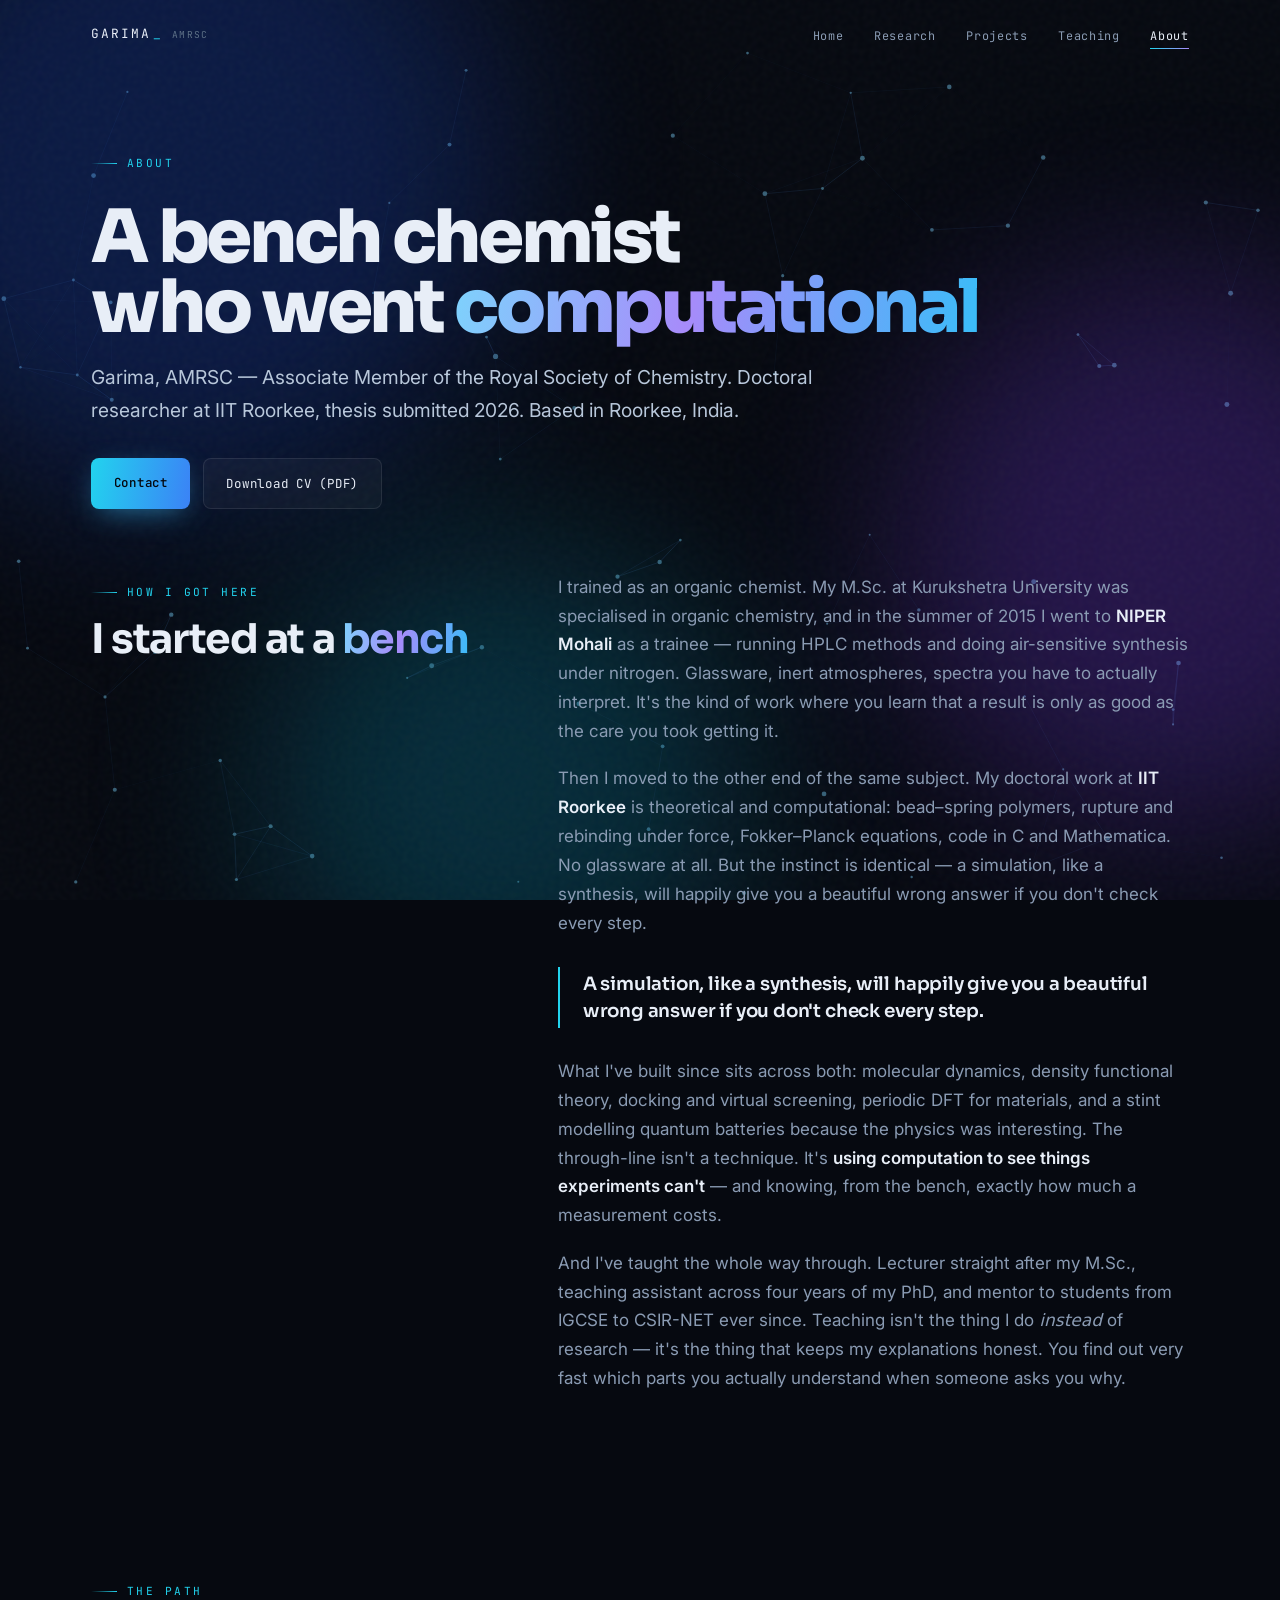
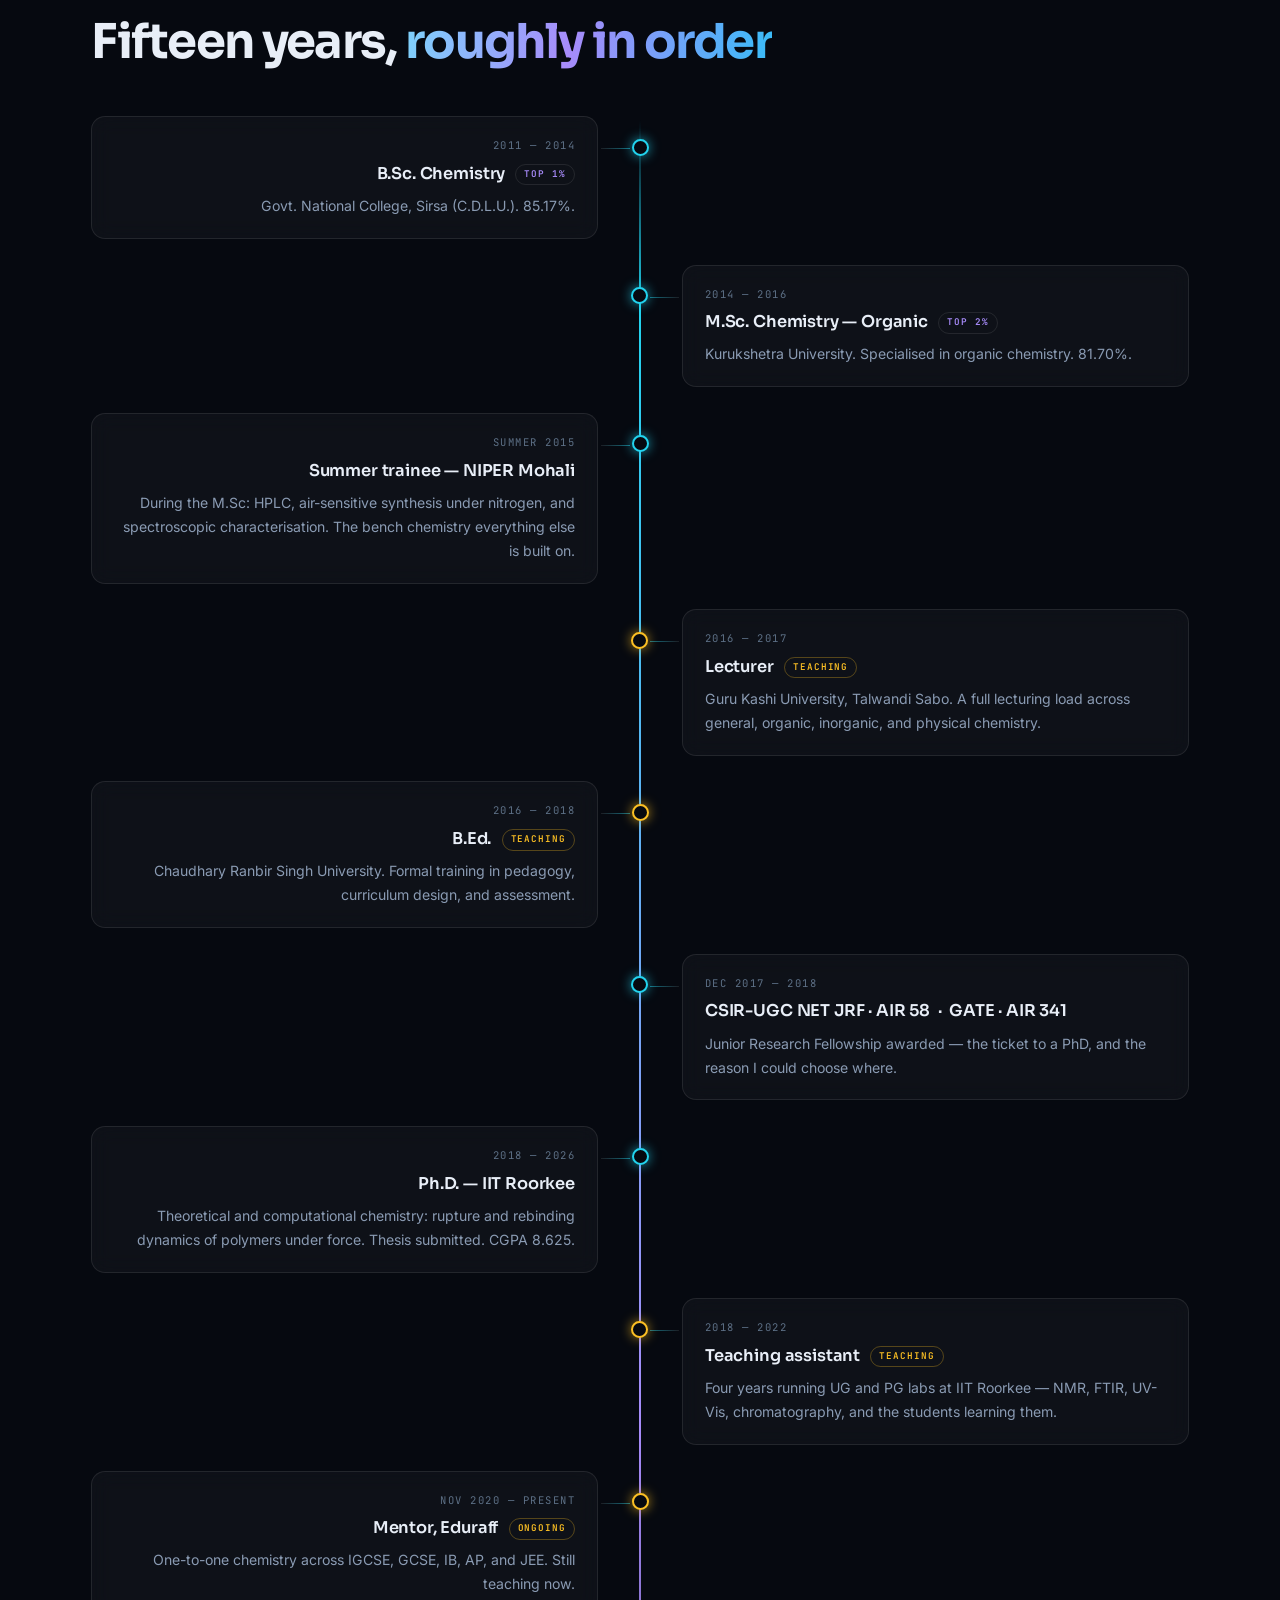
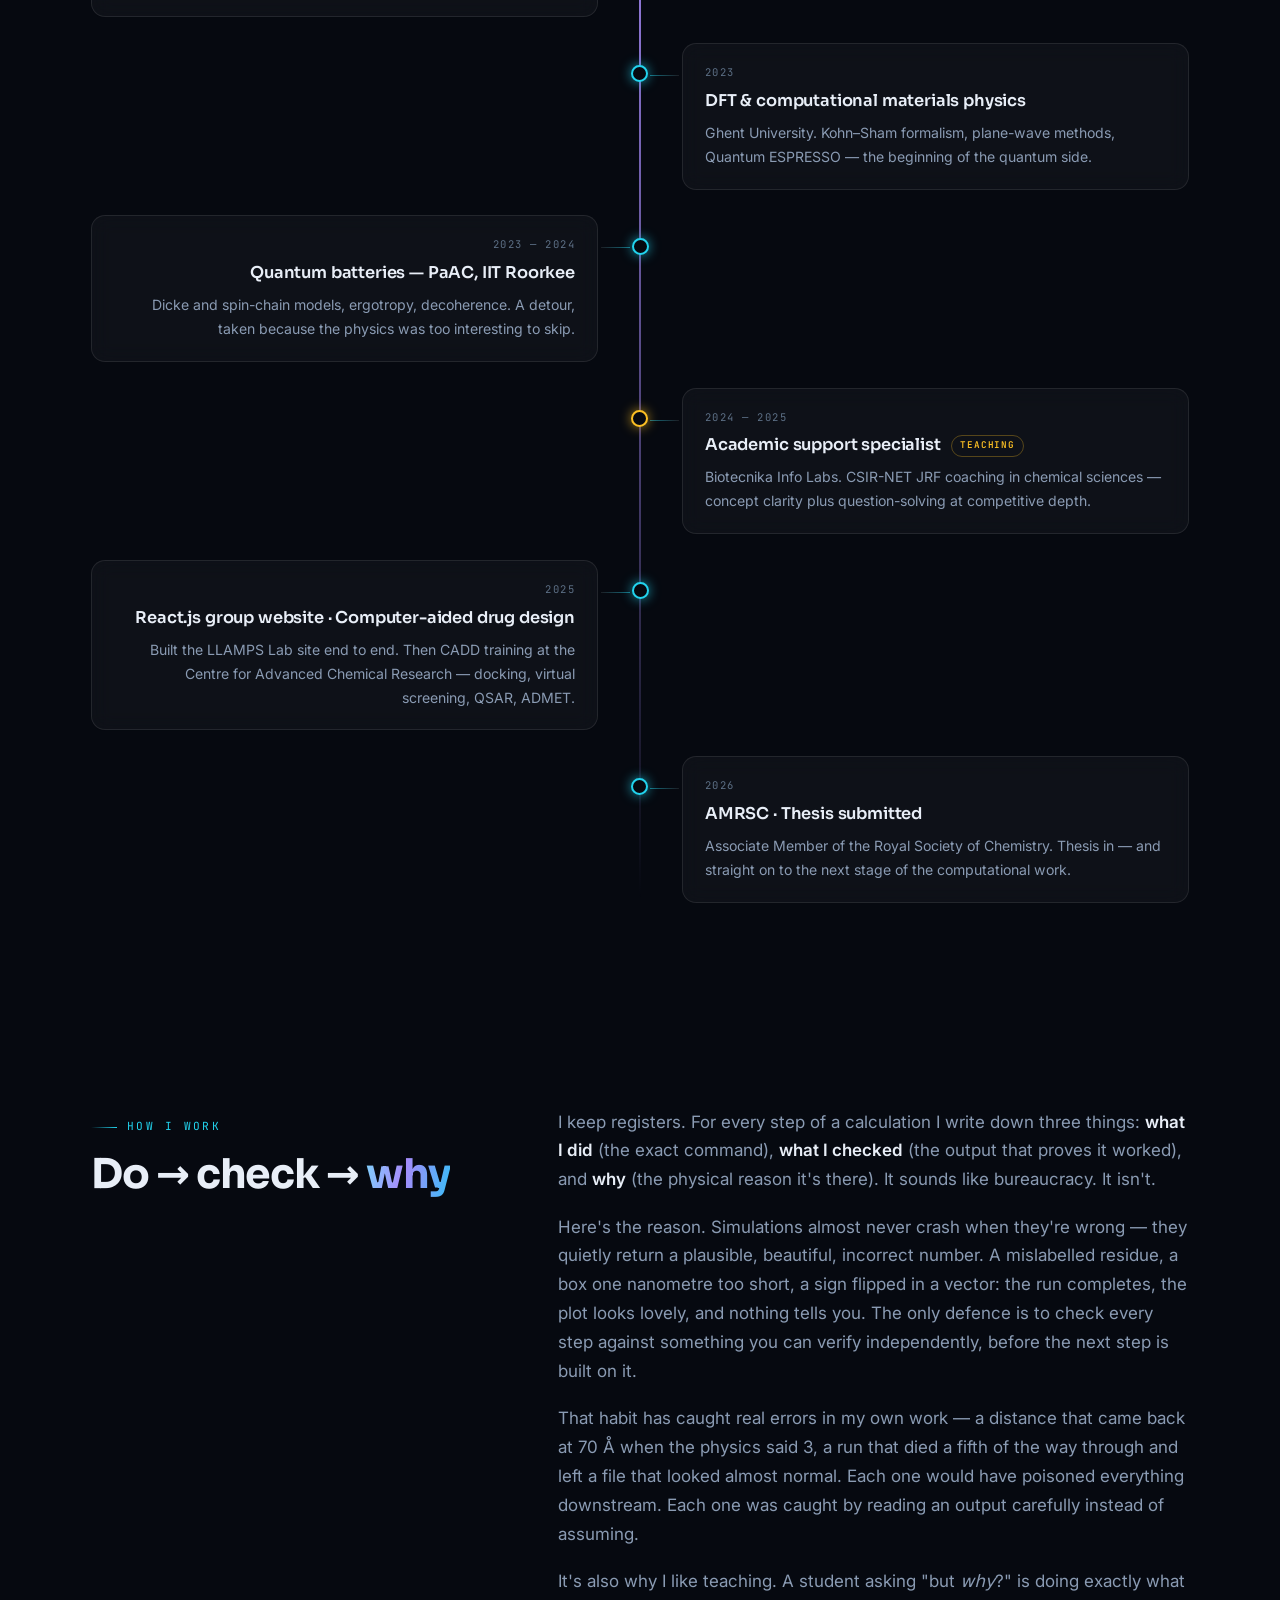
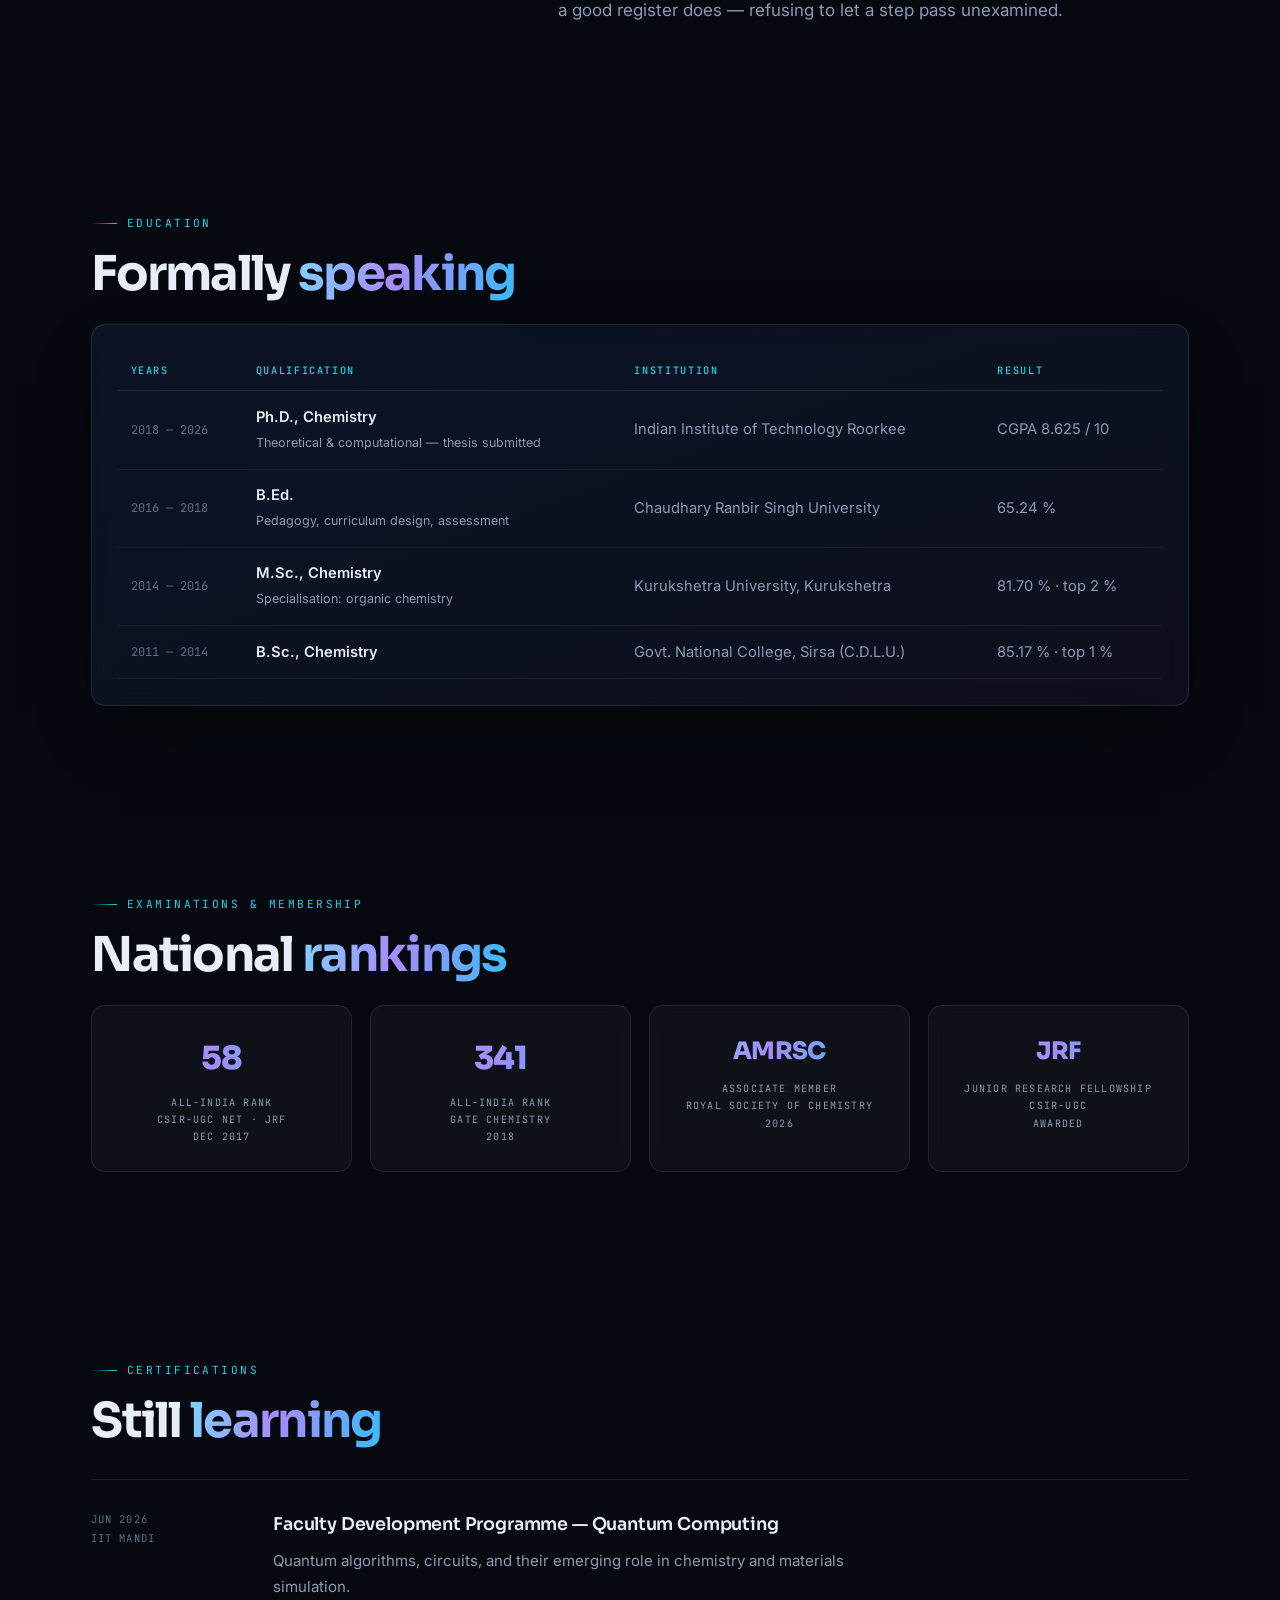
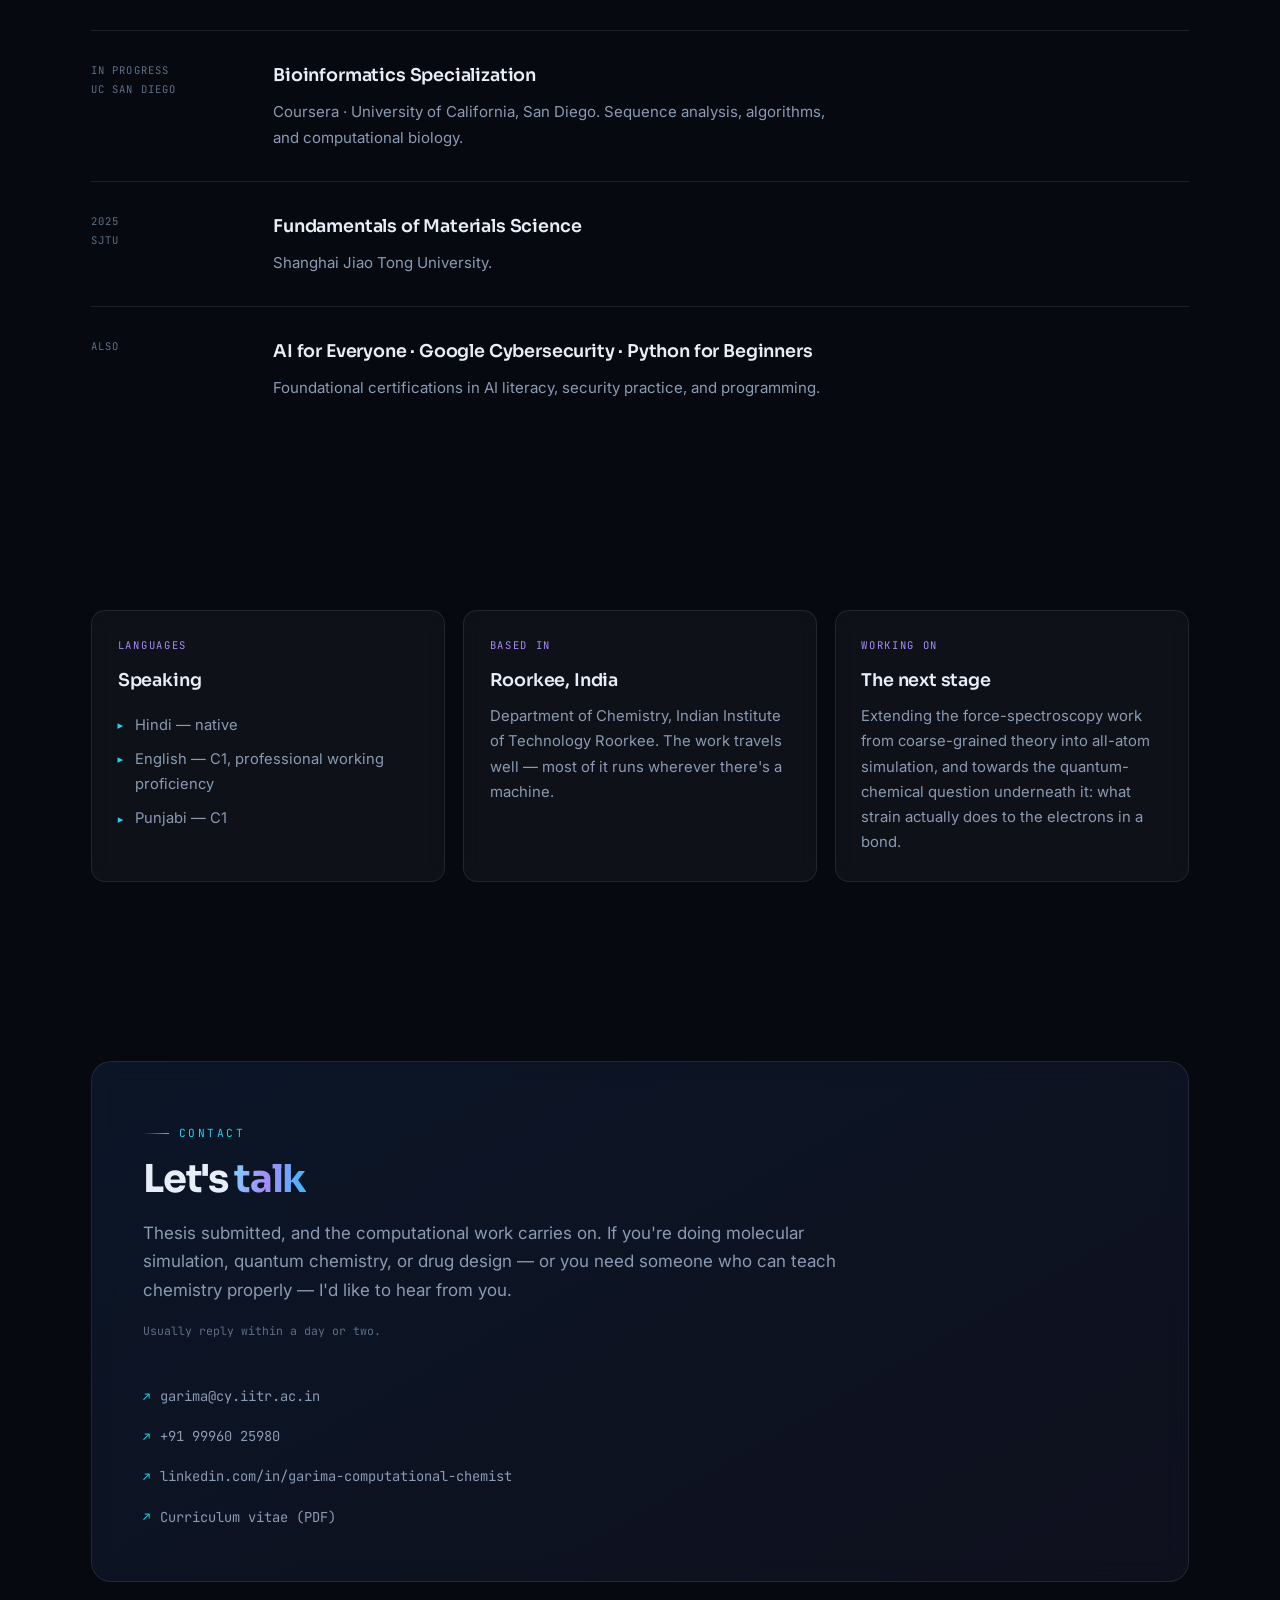
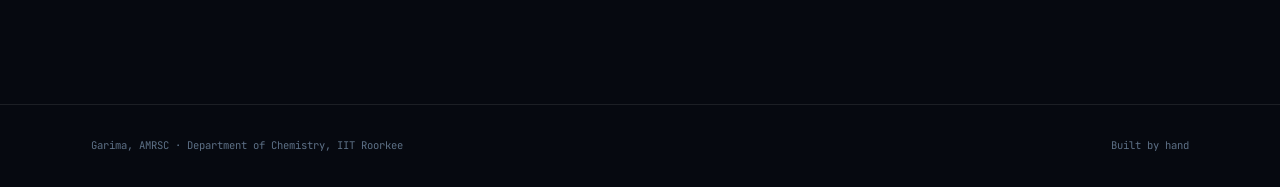
==== commit 2b49ea48: "remove notes, fix two-column prose" ====
--- a/about.html
+++ b/about.html
@@ -9,6 +9,18 @@
 <link rel="preconnect" href="https://fonts.gstatic.com" crossorigin>
 <link href="https://fonts.googleapis.com/css2?family=JetBrains+Mono:wght@400;500&family=Sora:wght@400;600;700;800&family=Inter:wght@400;500;600&display=swap" rel="stylesheet">
 <link rel="stylesheet" href="styles.css">
+<style>
+/* page-specific: two-column prose. Duplicated from styles.css so this page
+   renders correctly even if styles.css is out of date. */
+.split{display:grid;grid-template-columns:.78fr 1.22fr;gap:clamp(2rem,5vw,4.5rem);align-items:start}
+.split .split-head{position:sticky;top:100px}
+.split .split-head h2{font-size:clamp(1.8rem,3.2vw,2.6rem);margin-bottom:0}
+.split .prose{max-width:66ch}
+@media(max-width:900px){
+  .split{grid-template-columns:1fr;gap:1.2rem}
+  .split .split-head{position:static}
+}
+</style>
 </head>
 <body>
 
@@ -48,7 +60,6 @@
       <div class="split-head">
         <span class="eyebrow">How I got here</span>
         <h2>I started at a <span class="grad">bench</span></h2>
-        <div class="note">2011 — 2018<br>Sirsa → Kurukshetra<br>→ Mohali → Roorkee</div>
       </div>
       <div class="prose">
         <p>I trained as an organic chemist. My M.Sc. at Kurukshetra University was specialised in organic chemistry, and in the summer of 2015 I went to <b>NIPER Mohali</b> as a trainee — running HPLC methods and doing air-sensitive synthesis under nitrogen. Glassware, inert atmospheres, spectra you have to actually interpret. It's the kind of work where you learn that a result is only as good as the care you took getting it.</p>
@@ -161,7 +172,6 @@
       <div class="split-head">
         <span class="eyebrow">How I work</span>
         <h2>Do → check → <span class="grad">why</span></h2>
-        <div class="note">DO — the exact command<br>CHECK — the output that<br>&nbsp;&nbsp;&nbsp;&nbsp;proves it worked<br>WHY — the physical reason<br>&nbsp;&nbsp;&nbsp;&nbsp;it's there</div>
       </div>
       <div class="prose">
         <p>I keep registers. For every step of a calculation I write down three things: <b>what I did</b> (the exact command), <b>what I checked</b> (the output that proves it worked), and <b>why</b> (the physical reason it's there). It sounds like bureaucracy. It isn't.</p>
--- a/styles.css
+++ b/styles.css
@@ -286,3 +286,13 @@
 .pull{border-left:2px solid var(--cyan);padding:.2rem 0 .2rem 1.4rem;margin:1.8rem 0;
   font-family:var(--display);font-size:1.15rem;font-weight:600;color:var(--text);
   letter-spacing:-.01em;line-height:1.5;max-width:52ch}
+
+/* ===== split: sticky heading left, prose right ===== */
+.split{display:grid;grid-template-columns:.72fr 1.28fr;gap:clamp(2rem,5vw,4.5rem);align-items:start}
+.split .split-head{position:sticky;top:100px}
+.split .split-head h2{font-size:clamp(1.8rem,3.2vw,2.6rem);margin-bottom:.8rem}
+.split .prose{max-width:64ch}
+@media(max-width:900px){
+  .split{grid-template-columns:1fr;gap:1.5rem}
+  .split .split-head{position:static}
+}
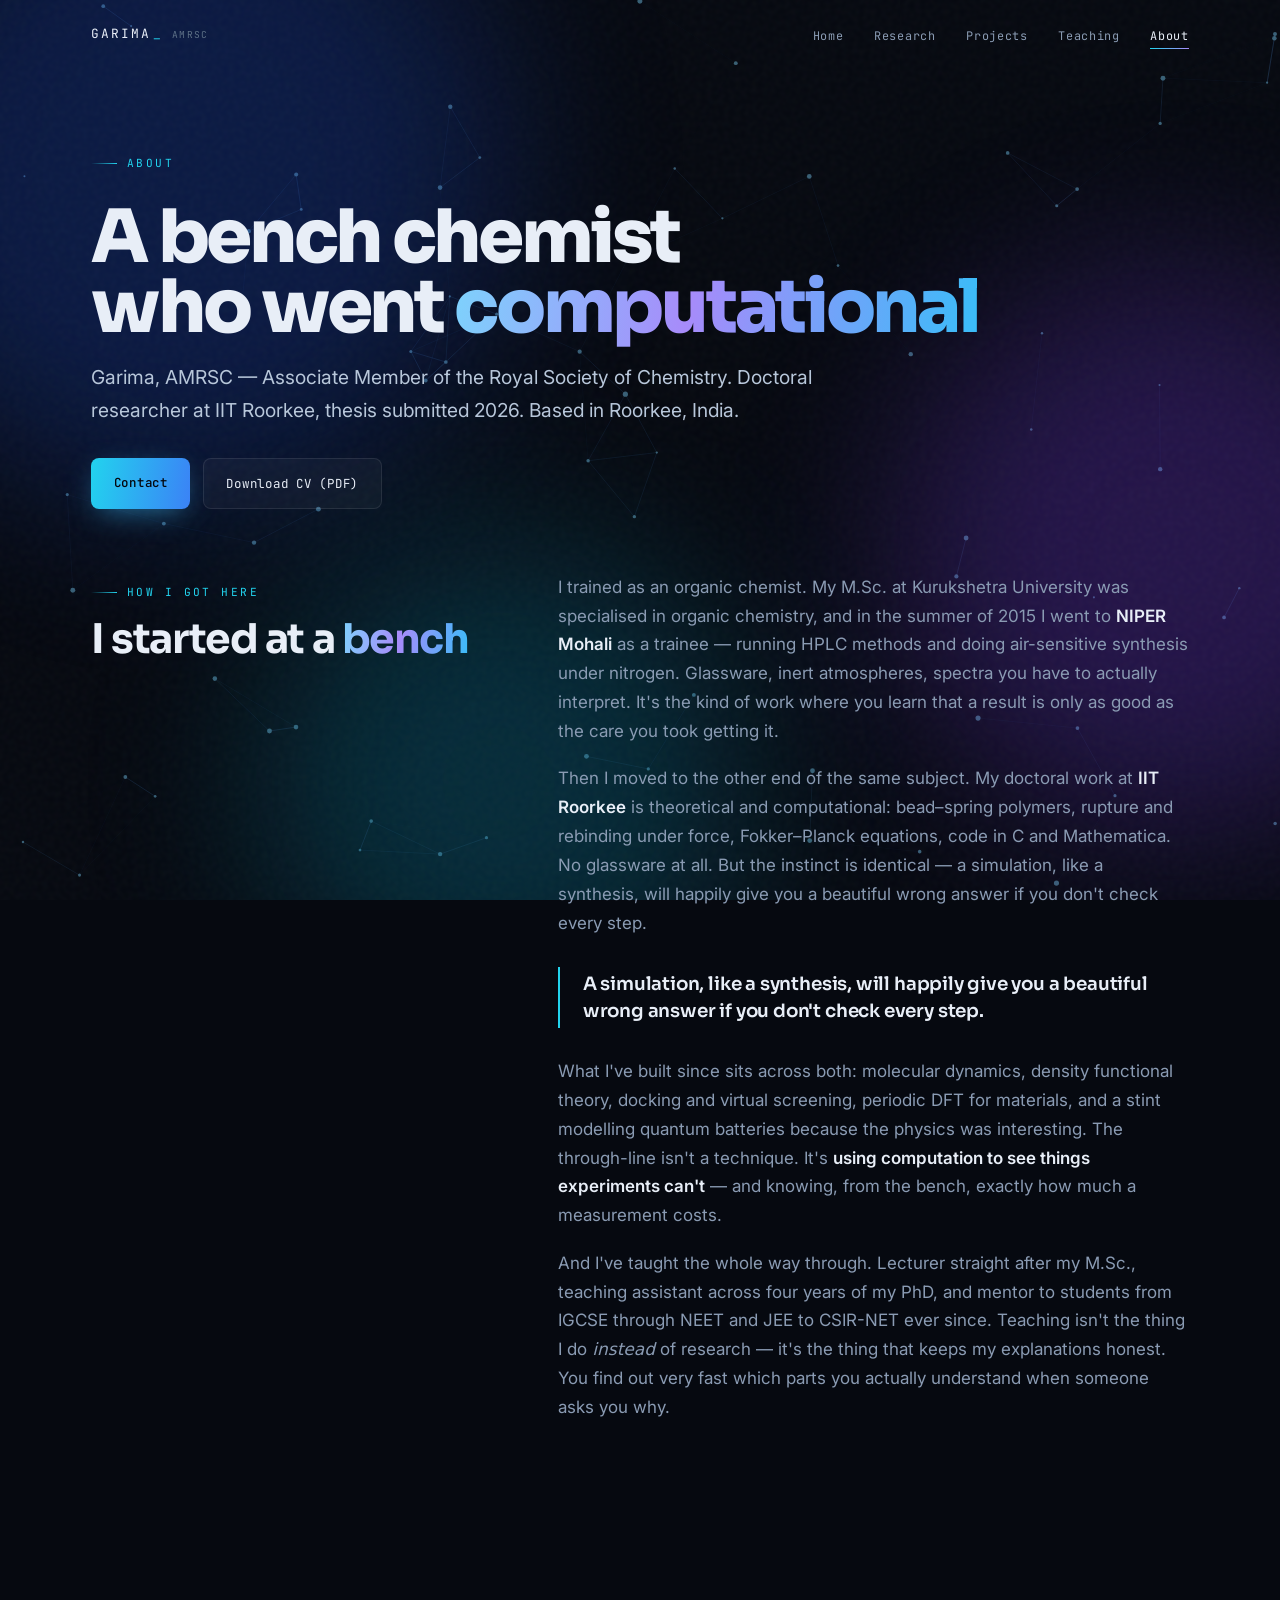
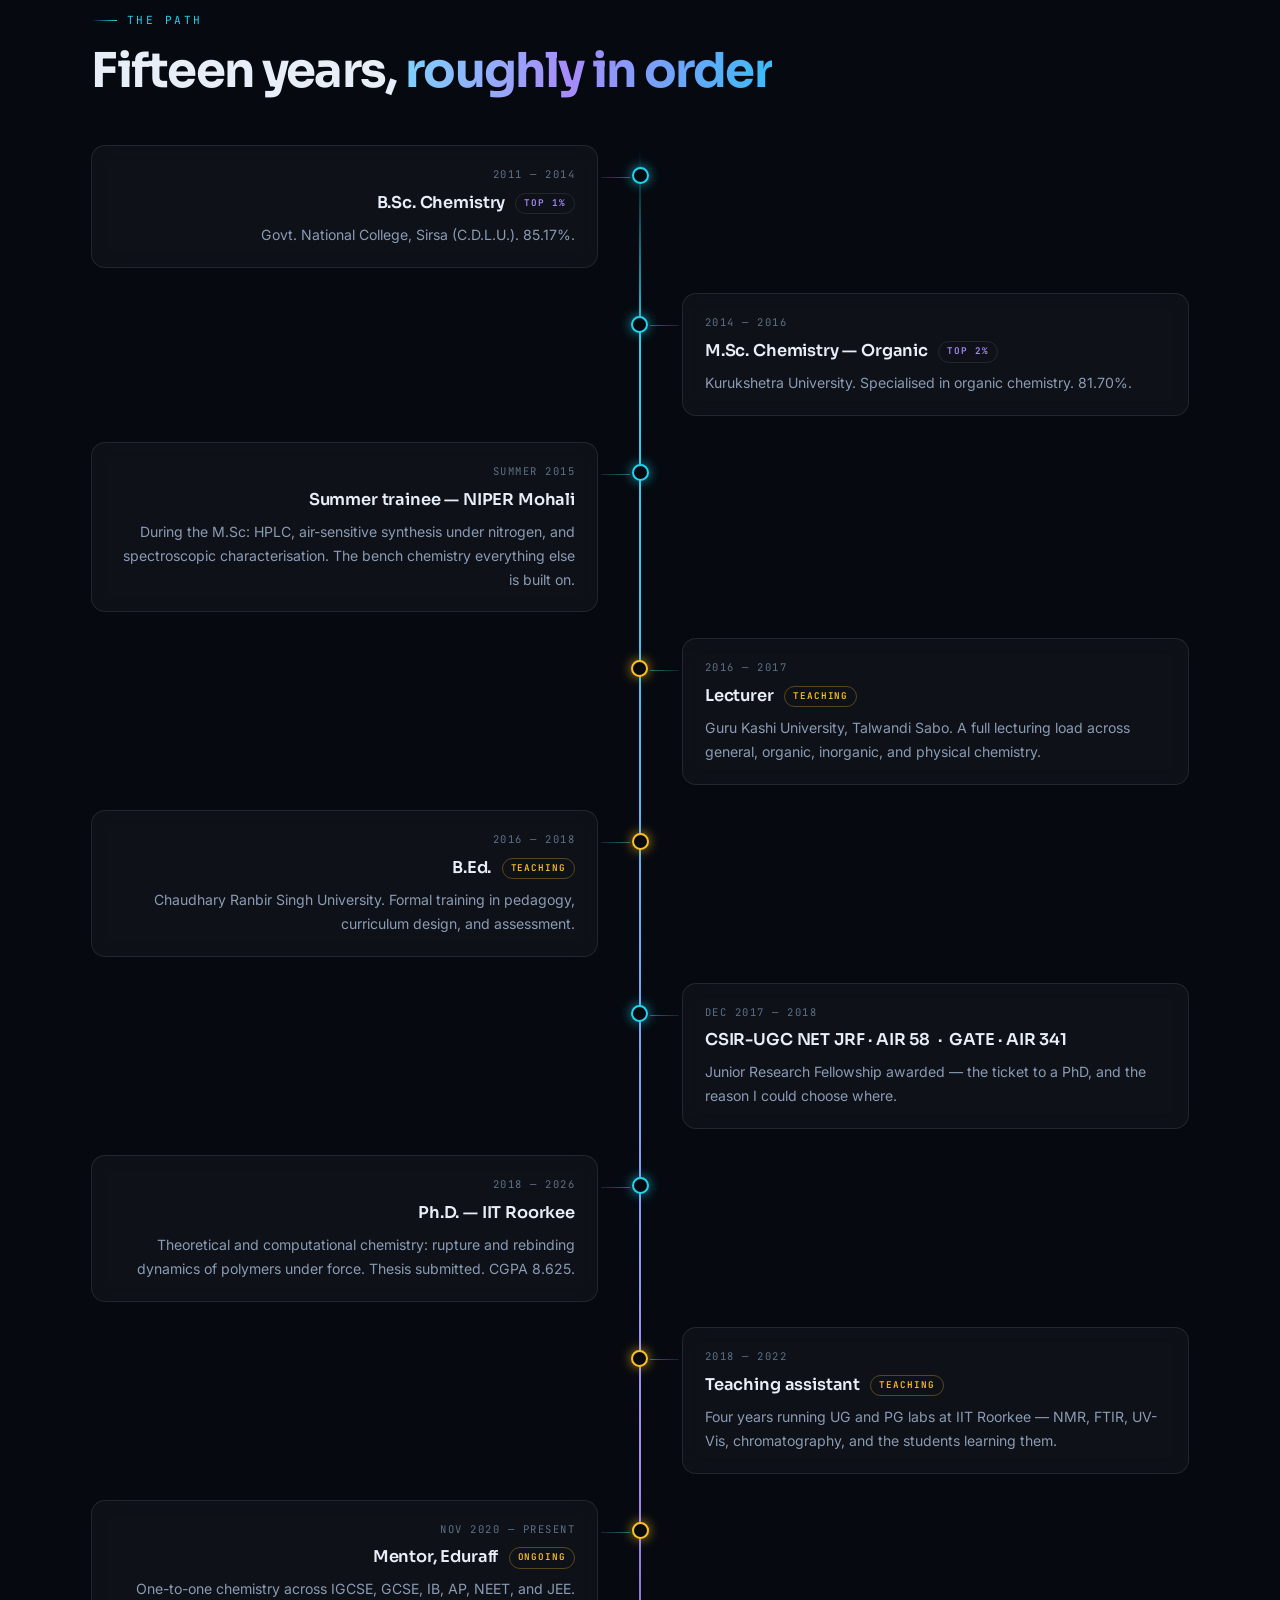
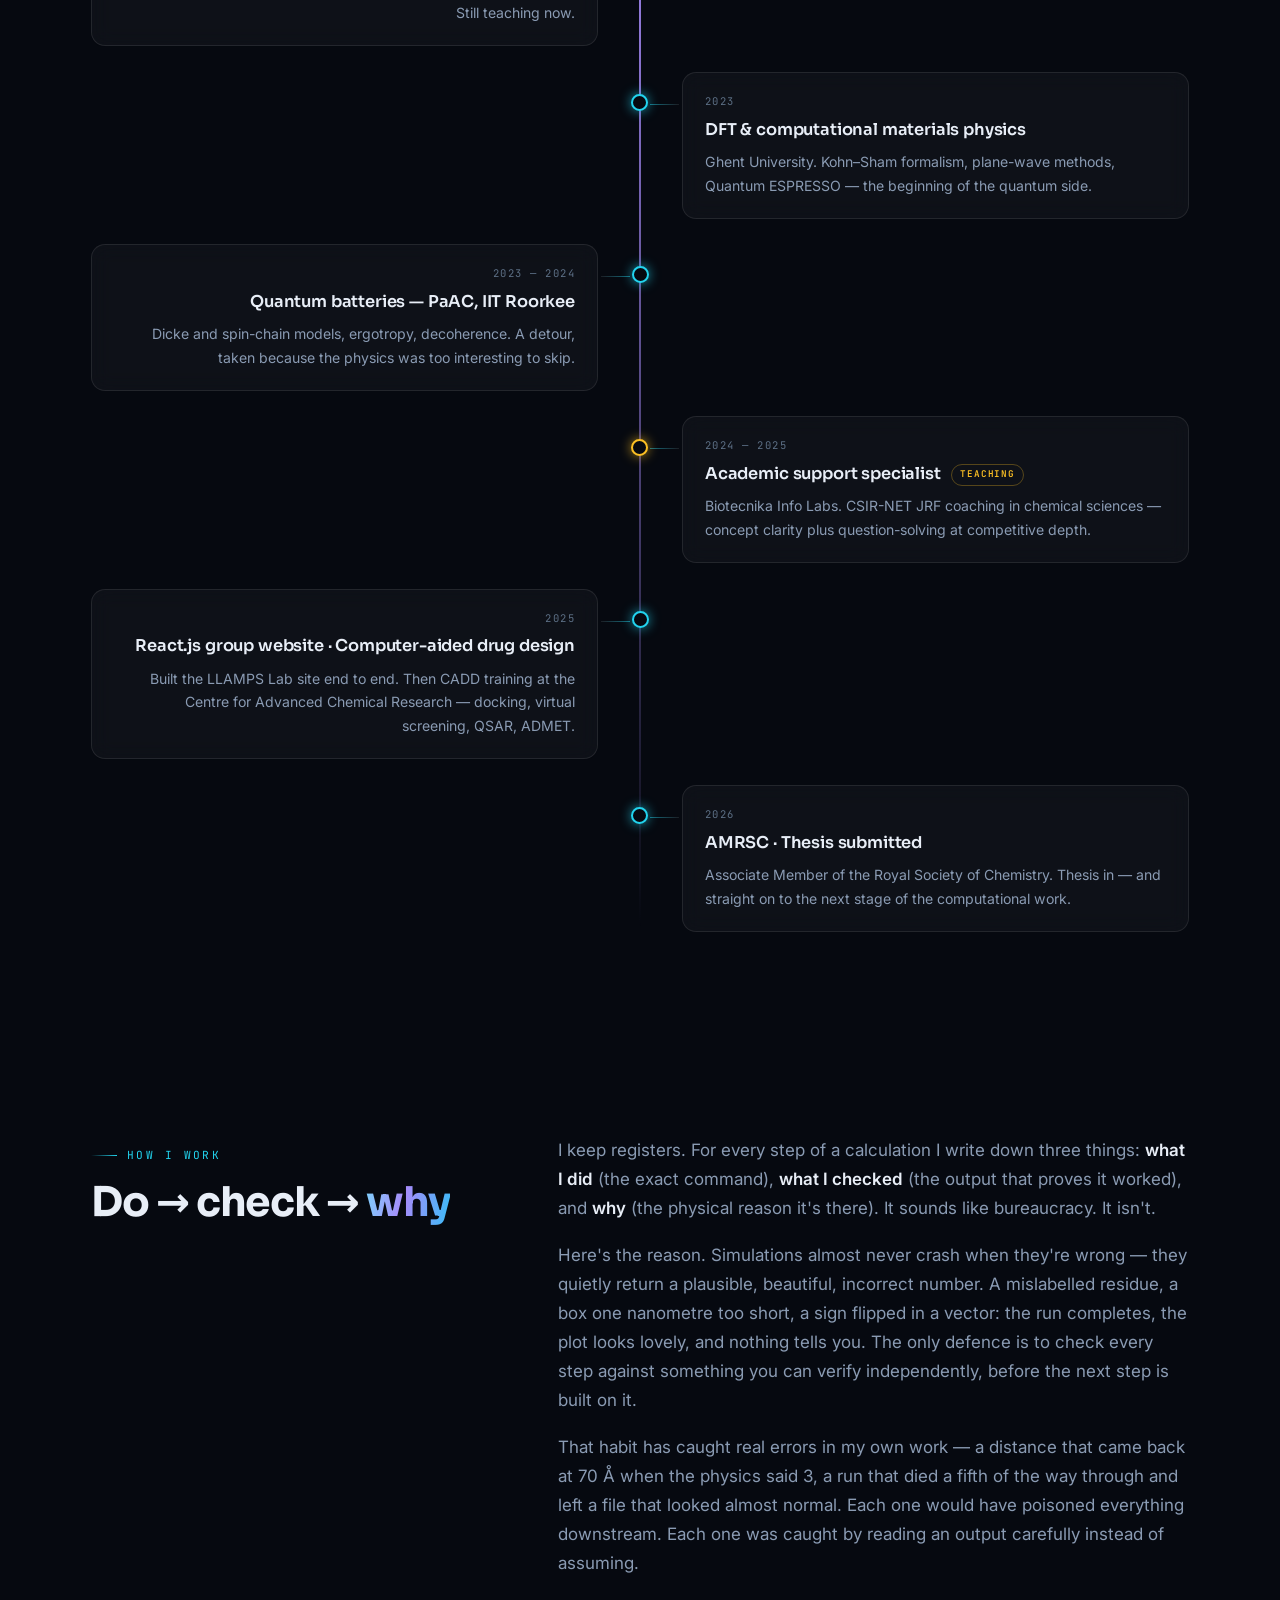
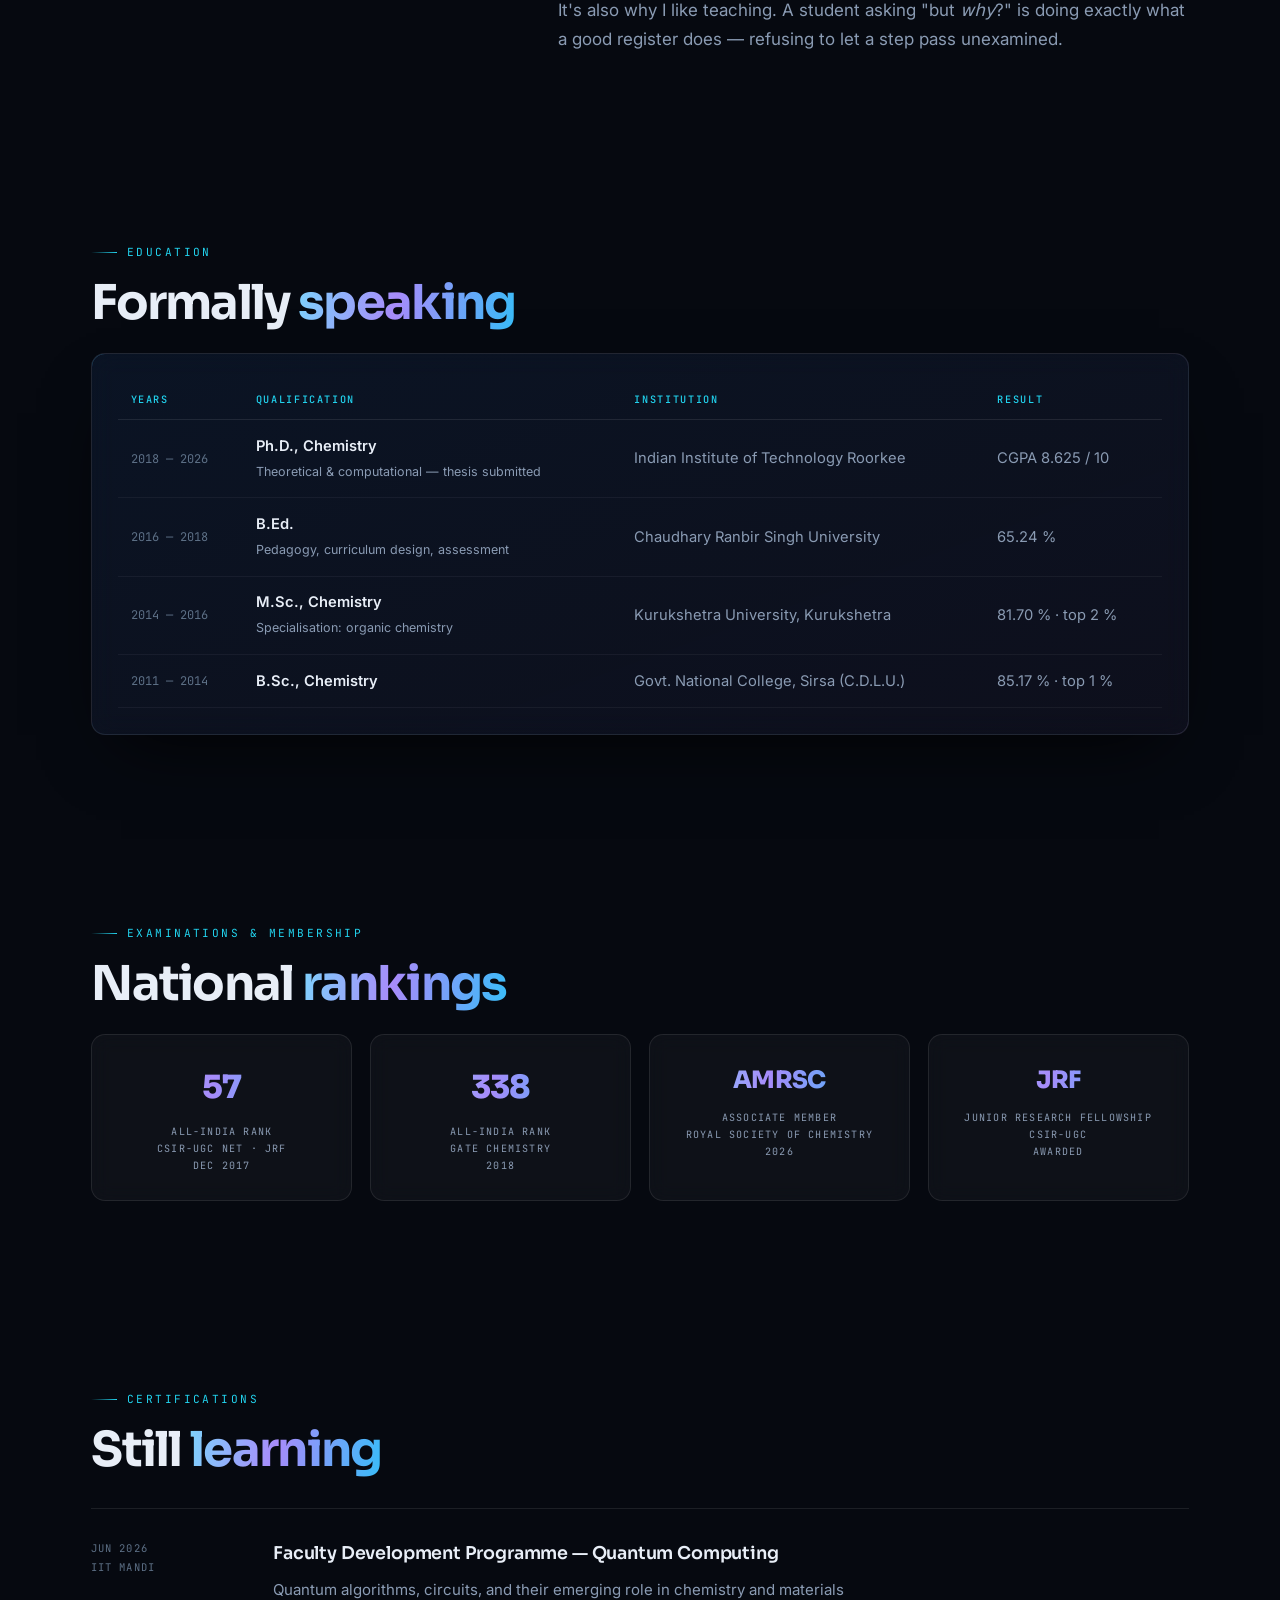
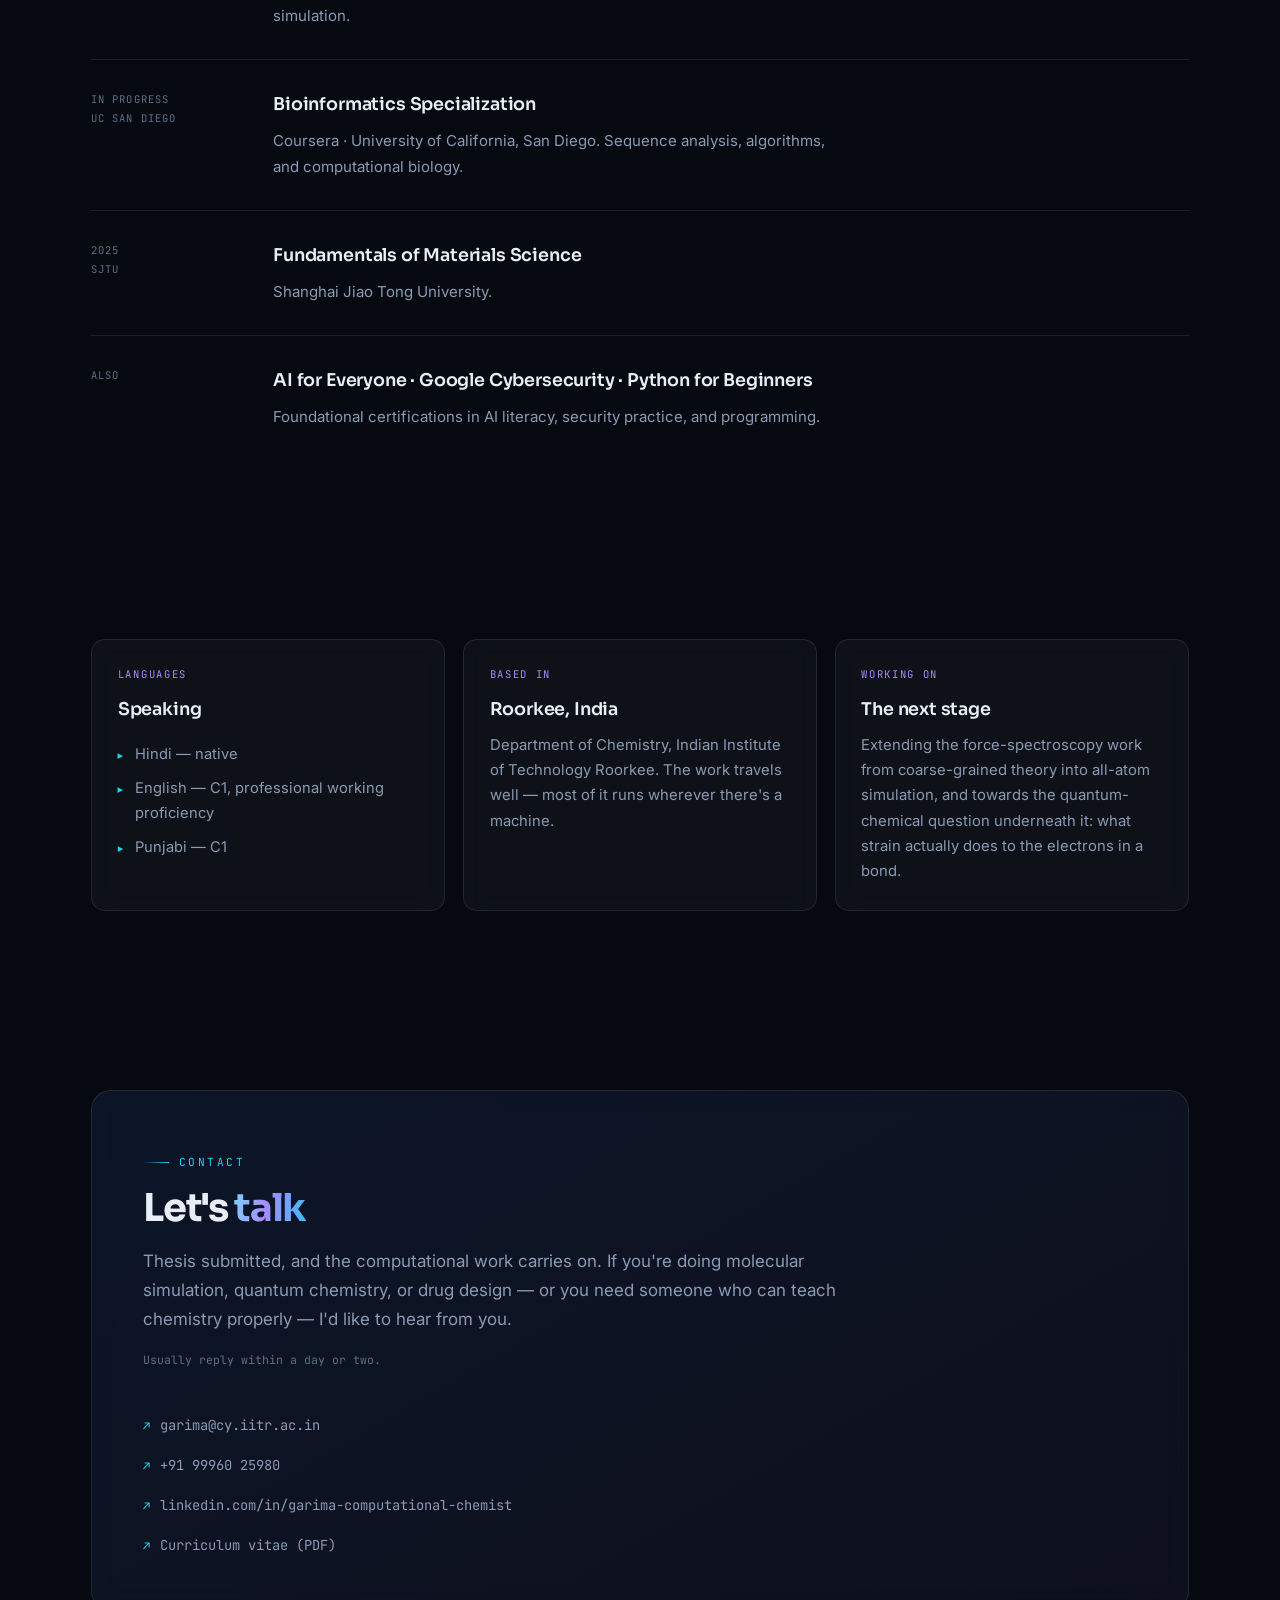
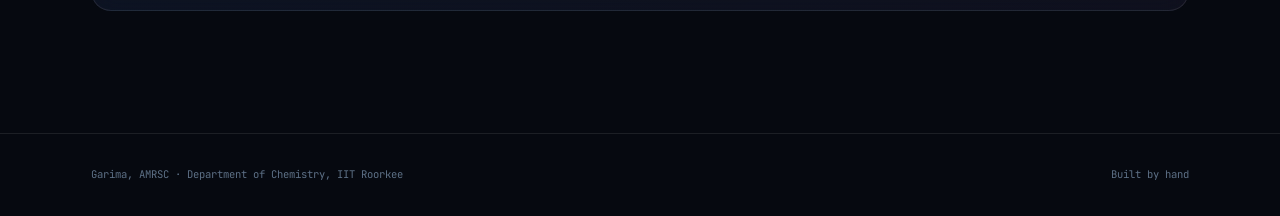
==== commit 4b000797: "fix research layout, add NEET" ====
--- a/about.html
+++ b/about.html
@@ -66,7 +66,7 @@
         <p>Then I moved to the other end of the same subject. My doctoral work at <b>IIT Roorkee</b> is theoretical and computational: bead–spring polymers, rupture and rebinding under force, Fokker–Planck equations, code in C and Mathematica. No glassware at all. But the instinct is identical — a simulation, like a synthesis, will happily give you a beautiful wrong answer if you don't check every step.</p>
         <div class="pull">A simulation, like a synthesis, will happily give you a beautiful wrong answer if you don't check every step.</div>
         <p>What I've built since sits across both: molecular dynamics, density functional theory, docking and virtual screening, periodic DFT for materials, and a stint modelling quantum batteries because the physics was interesting. The through-line isn't a technique. It's <b>using computation to see things experiments can't</b> — and knowing, from the bench, exactly how much a measurement costs.</p>
-        <p>And I've taught the whole way through. Lecturer straight after my M.Sc., teaching assistant across four years of my PhD, and mentor to students from IGCSE to CSIR-NET ever since. Teaching isn't the thing I do <em>instead</em> of research — it's the thing that keeps my explanations honest. You find out very fast which parts you actually understand when someone asks you why.</p>
+        <p>And I've taught the whole way through. Lecturer straight after my M.Sc., teaching assistant across four years of my PhD, and mentor to students from IGCSE through NEET and JEE to CSIR-NET ever since. Teaching isn't the thing I do <em>instead</em> of research — it's the thing that keeps my explanations honest. You find out very fast which parts you actually understand when someone asks you why.</p>
       </div>
     </div>
   </div>
@@ -130,7 +130,7 @@
       <div class="tl-item warm"><div class="tl-card">
         <div class="tl-year">Nov 2020 — present</div>
         <h3>Mentor, Eduraff <span class="tl-tag t">ongoing</span></h3>
-        <p>One-to-one chemistry across IGCSE, GCSE, IB, AP, and JEE. Still teaching now.</p>
+        <p>One-to-one chemistry across IGCSE, GCSE, IB, AP, NEET, and JEE. Still teaching now.</p>
       </div></div>
 
       <div class="tl-item"><div class="tl-card">
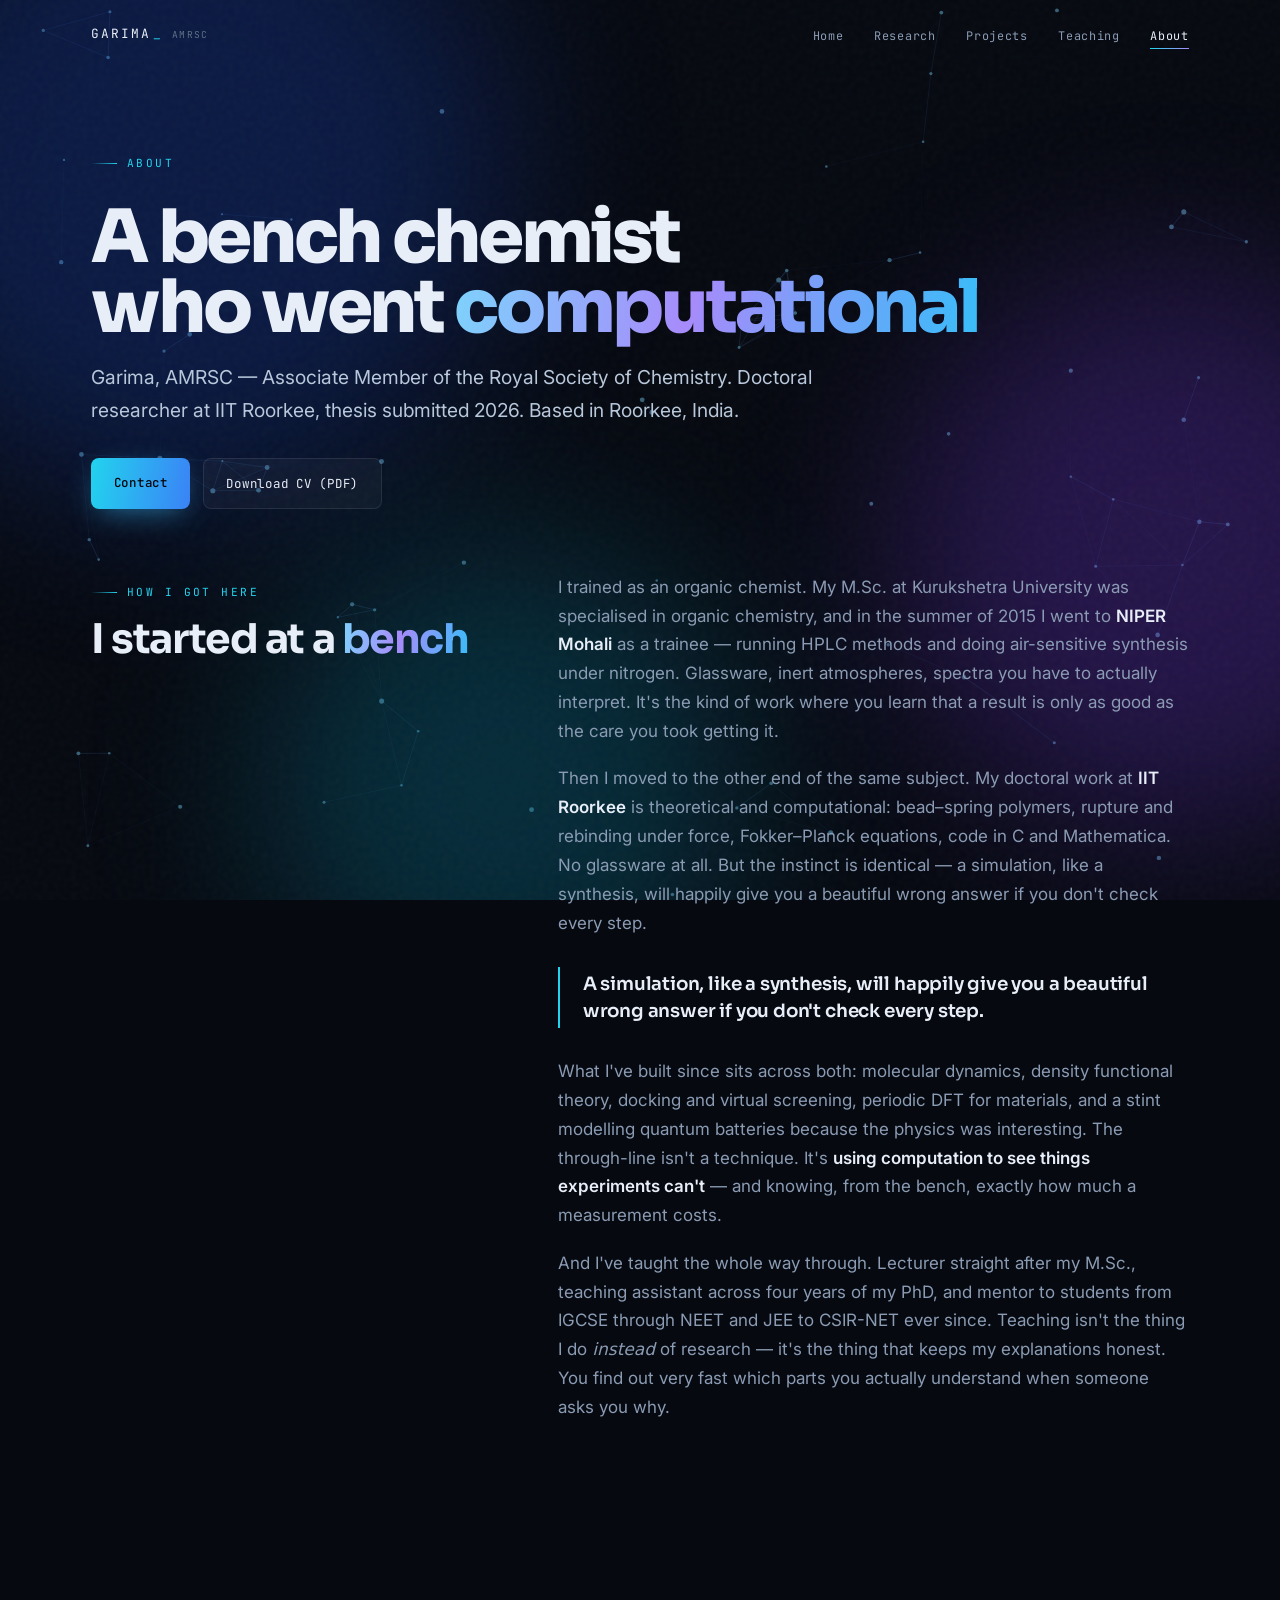
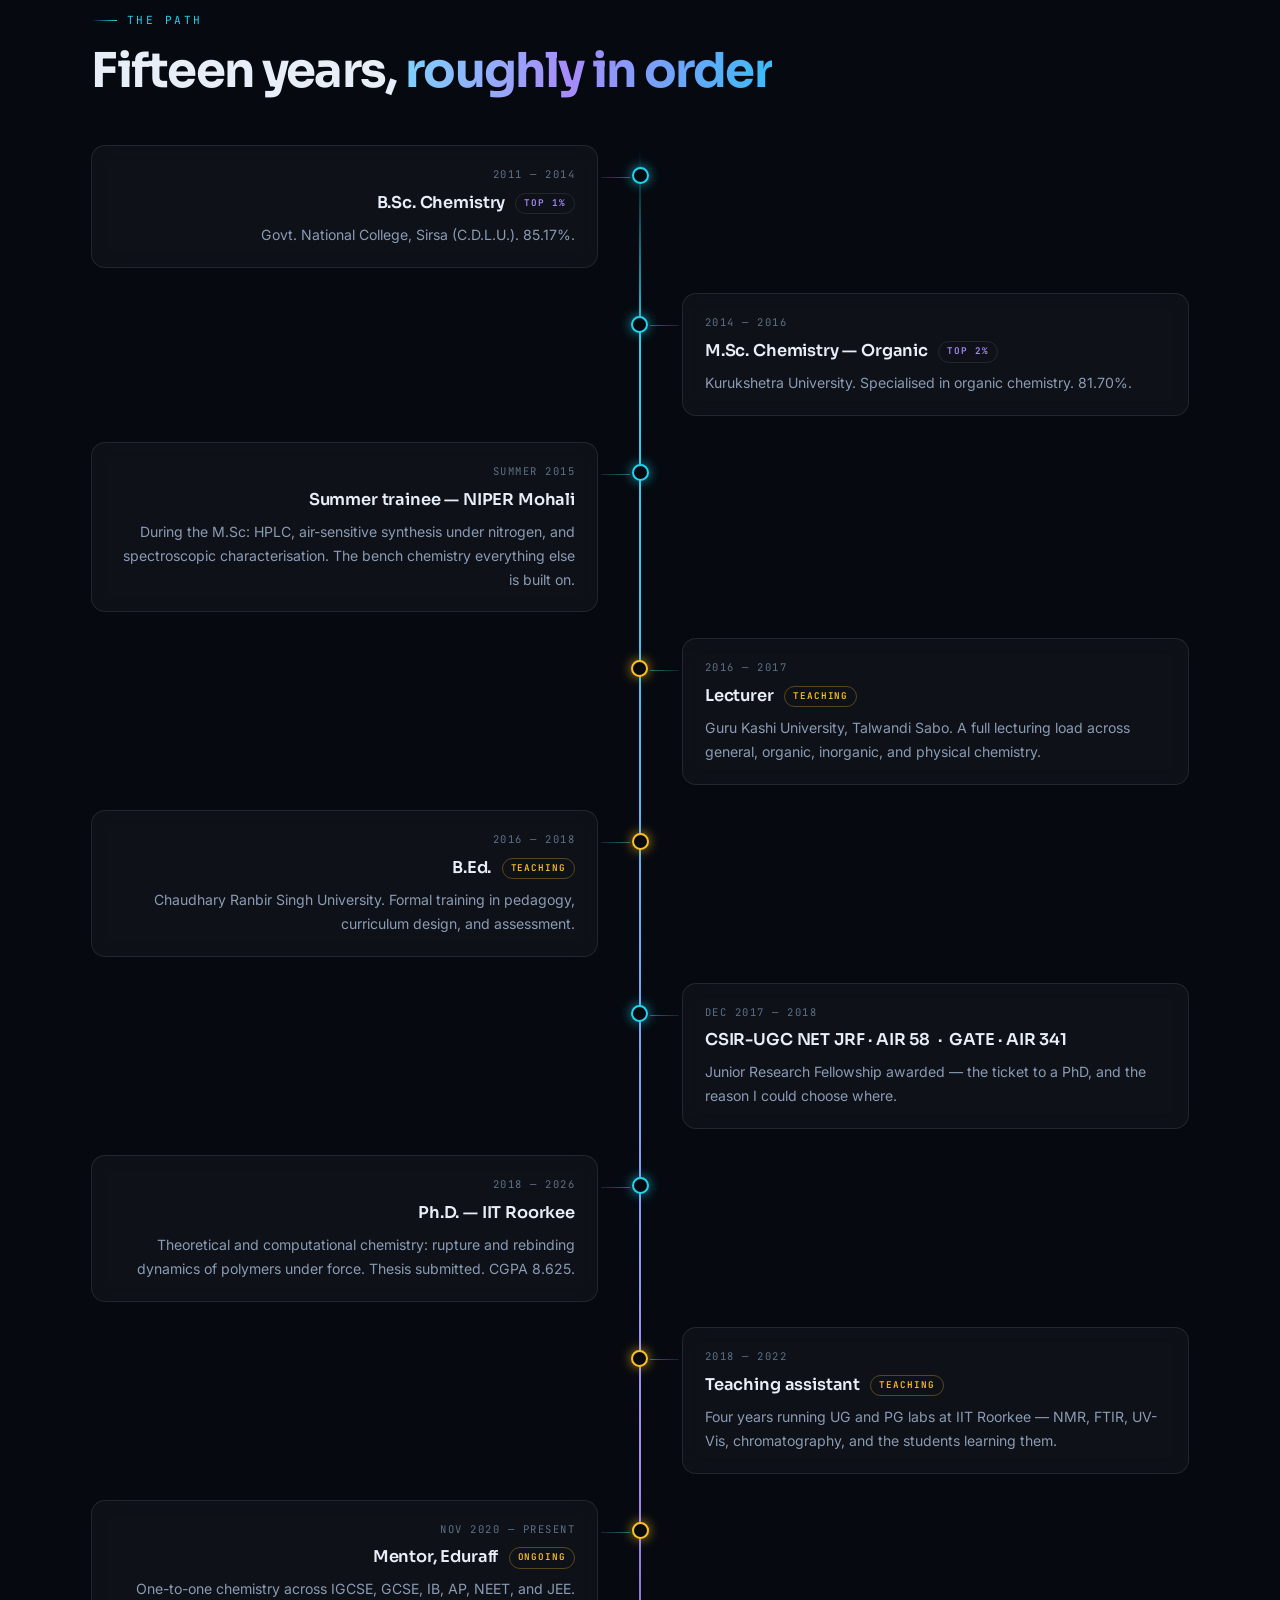
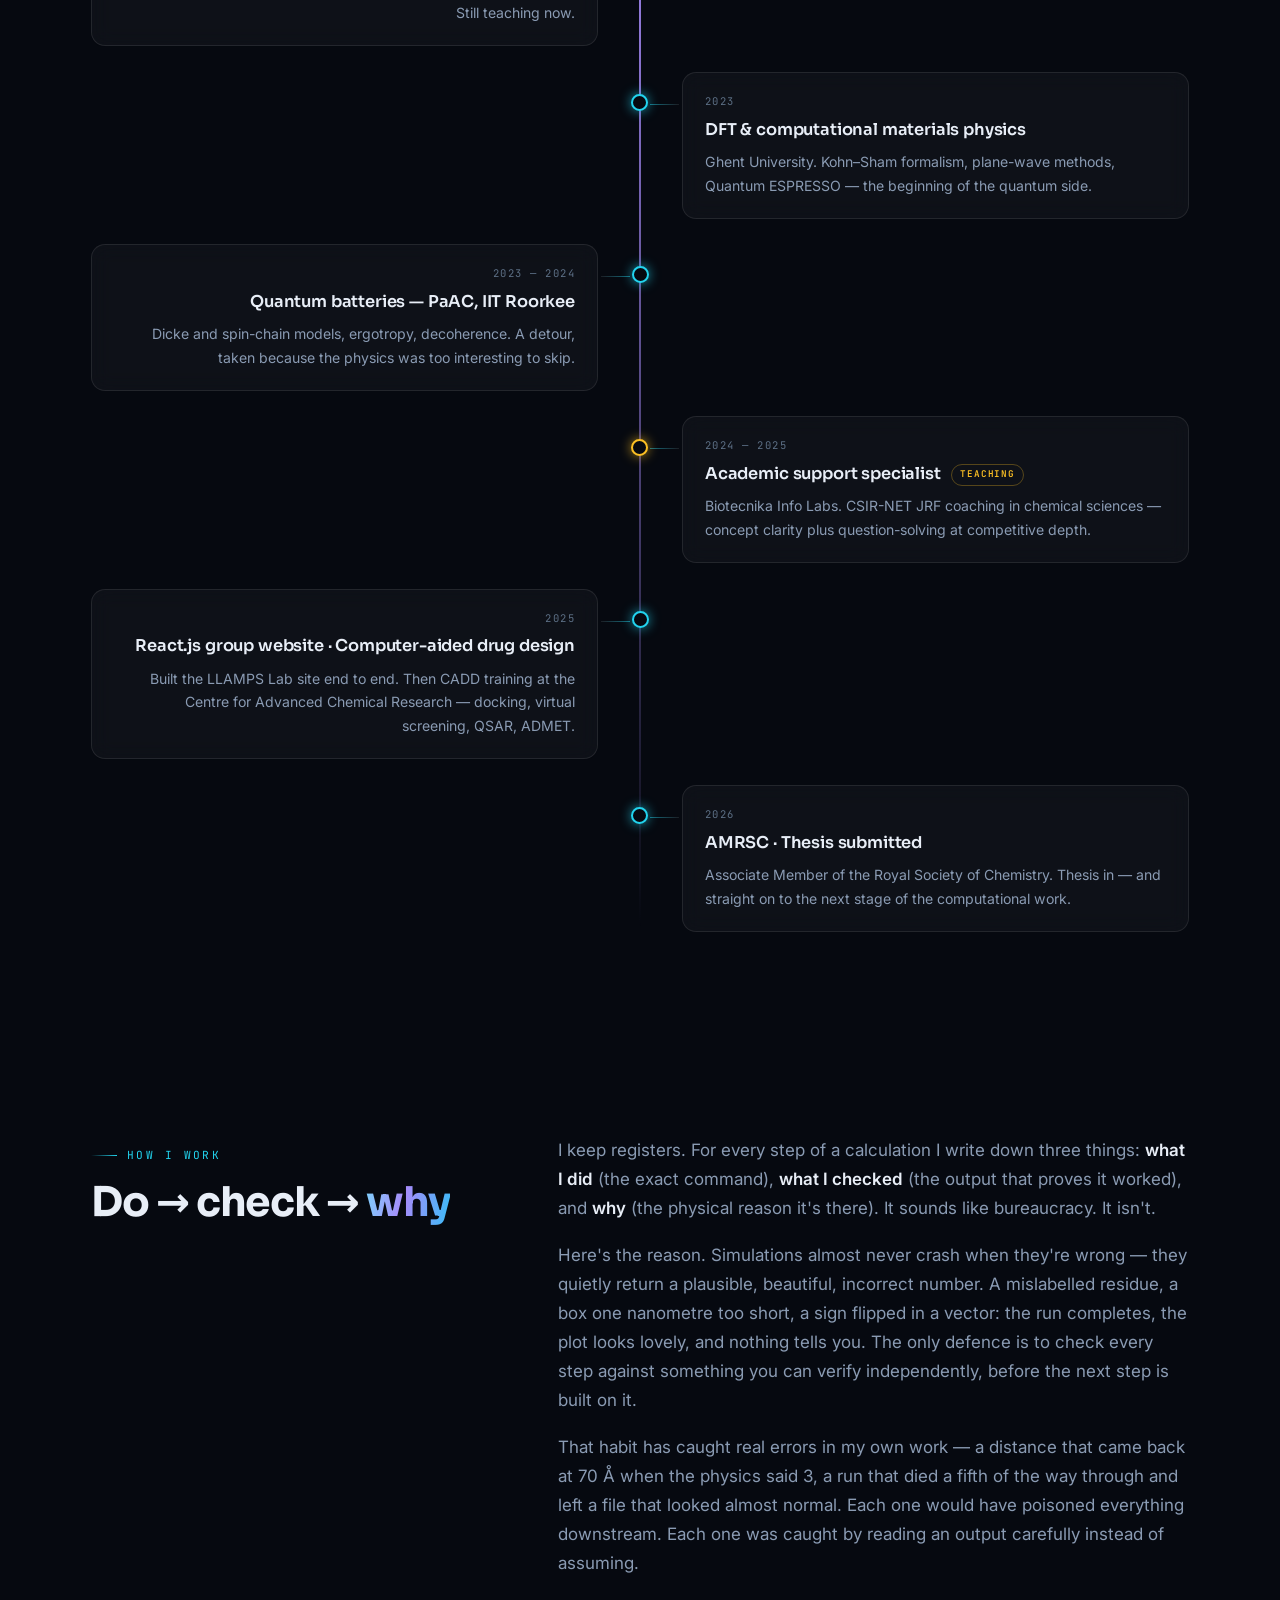
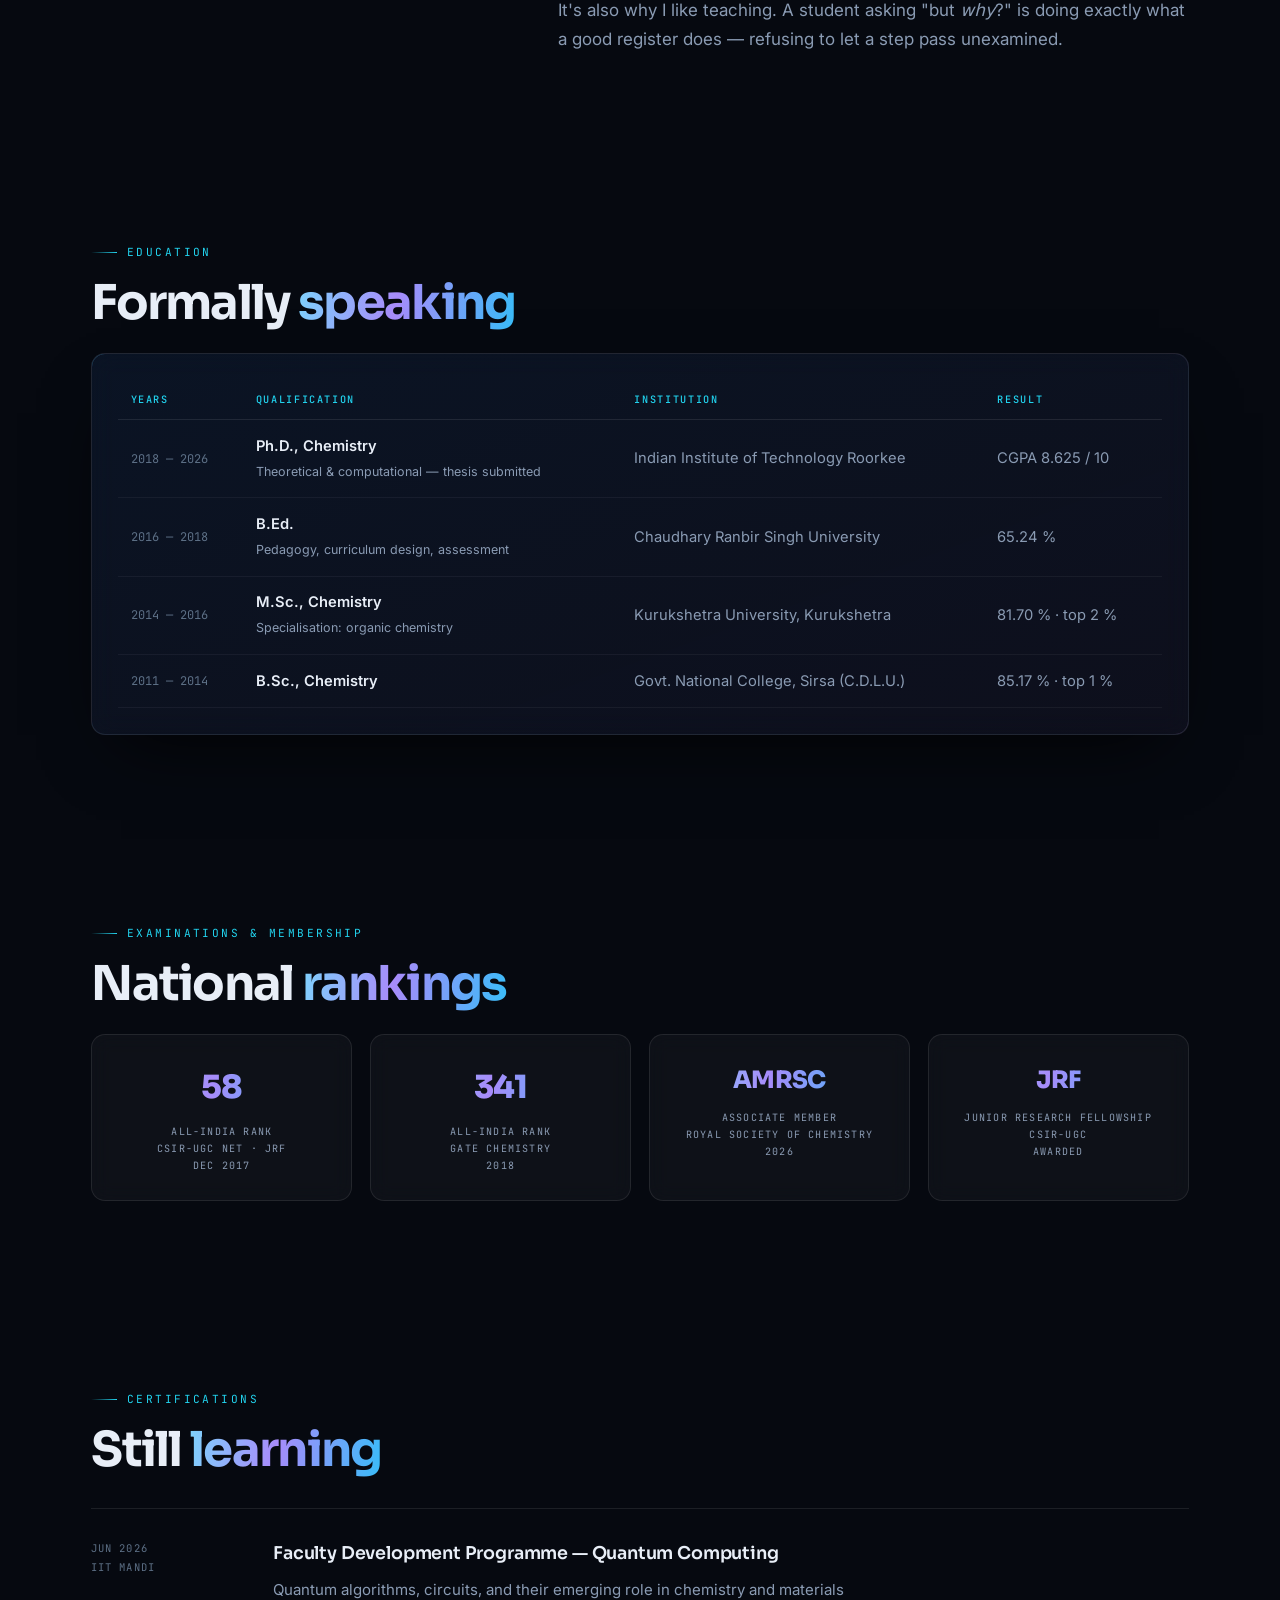
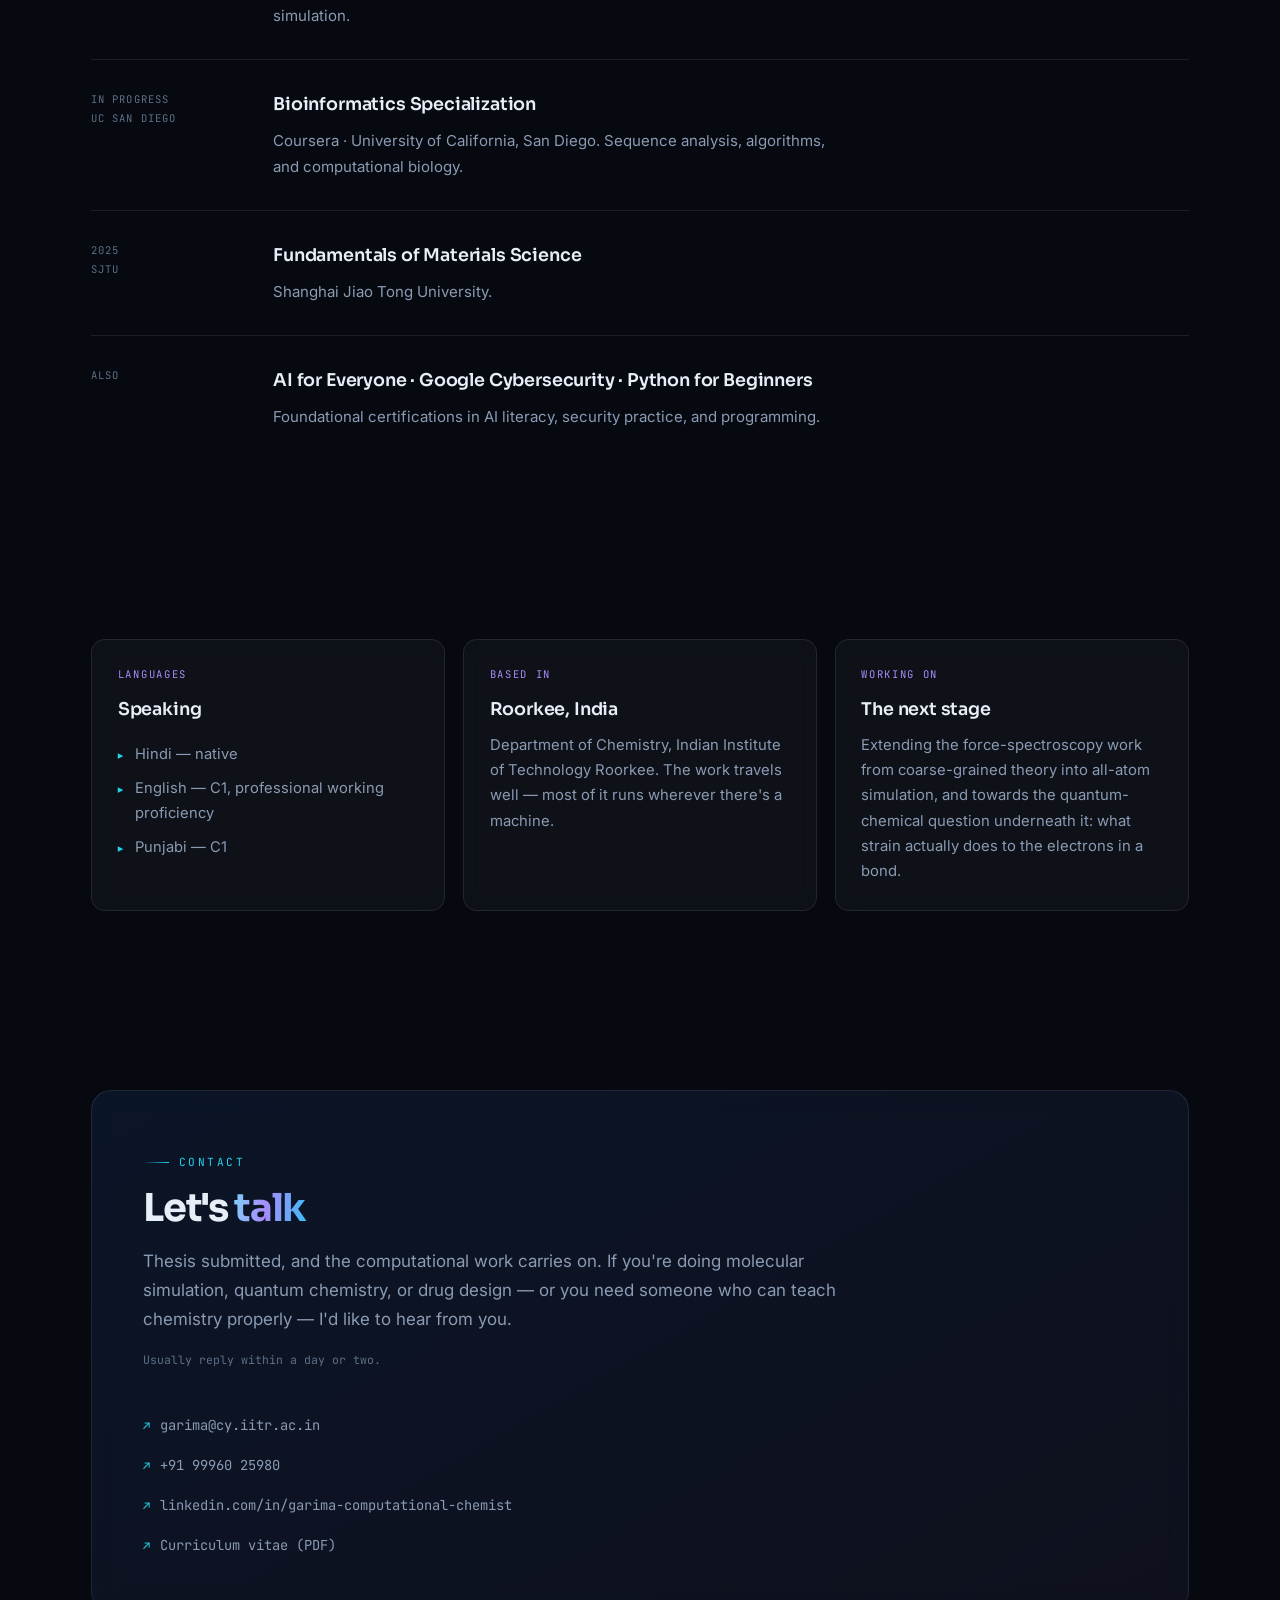
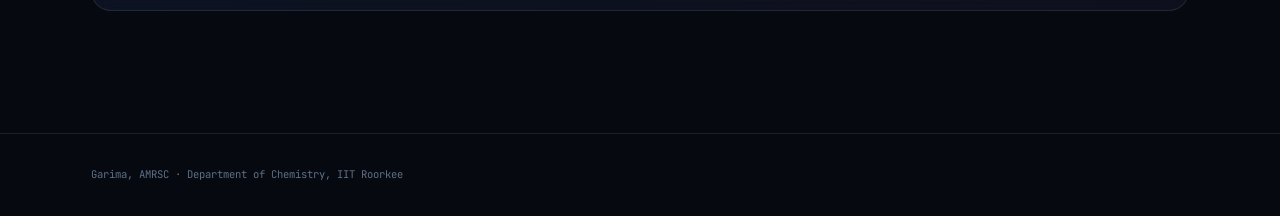
==== commit 90f7d886: "add CV, remove footer text" ====
--- a/about.html
+++ b/about.html
@@ -49,7 +49,7 @@
     <p class="lede">Garima, AMRSC — Associate Member of the Royal Society of Chemistry. Doctoral researcher at IIT Roorkee, thesis submitted 2026. Based in Roorkee, India.</p>
     <div class="actions" style="margin-top:2rem">
       <a class="btn btn-primary" href="#contact">Contact</a>
-      <a class="btn btn-ghost" href="[CV-PDF-LINK]">Download CV (PDF)</a>
+      <a class="btn btn-ghost" href="garima-cv.pdf">Download CV (PDF)</a>
     </div>
   </div>
 </header>
@@ -332,7 +332,7 @@
         <li><a href="mailto:garima@cy.iitr.ac.in">garima@cy.iitr.ac.in</a></li>
         <li><a href="tel:+919996025980">+91 99960 25980</a></li>
         <li><a href="https://linkedin.com/in/garima-computational-chemist">linkedin.com/in/garima-computational-chemist</a></li>
-        <li><a href="[CV-PDF-LINK]">Curriculum vitae (PDF)</a></li>
+        <li><a href="garima-cv.pdf">Curriculum vitae (PDF)</a></li>
       </ul>
     </div>
   </div>
@@ -341,7 +341,6 @@
 <footer>
   <div class="wrap">
     <span>Garima, AMRSC · Department of Chemistry, IIT Roorkee</span>
-    <span>Built by hand</span>
   </div>
 </footer>
 
